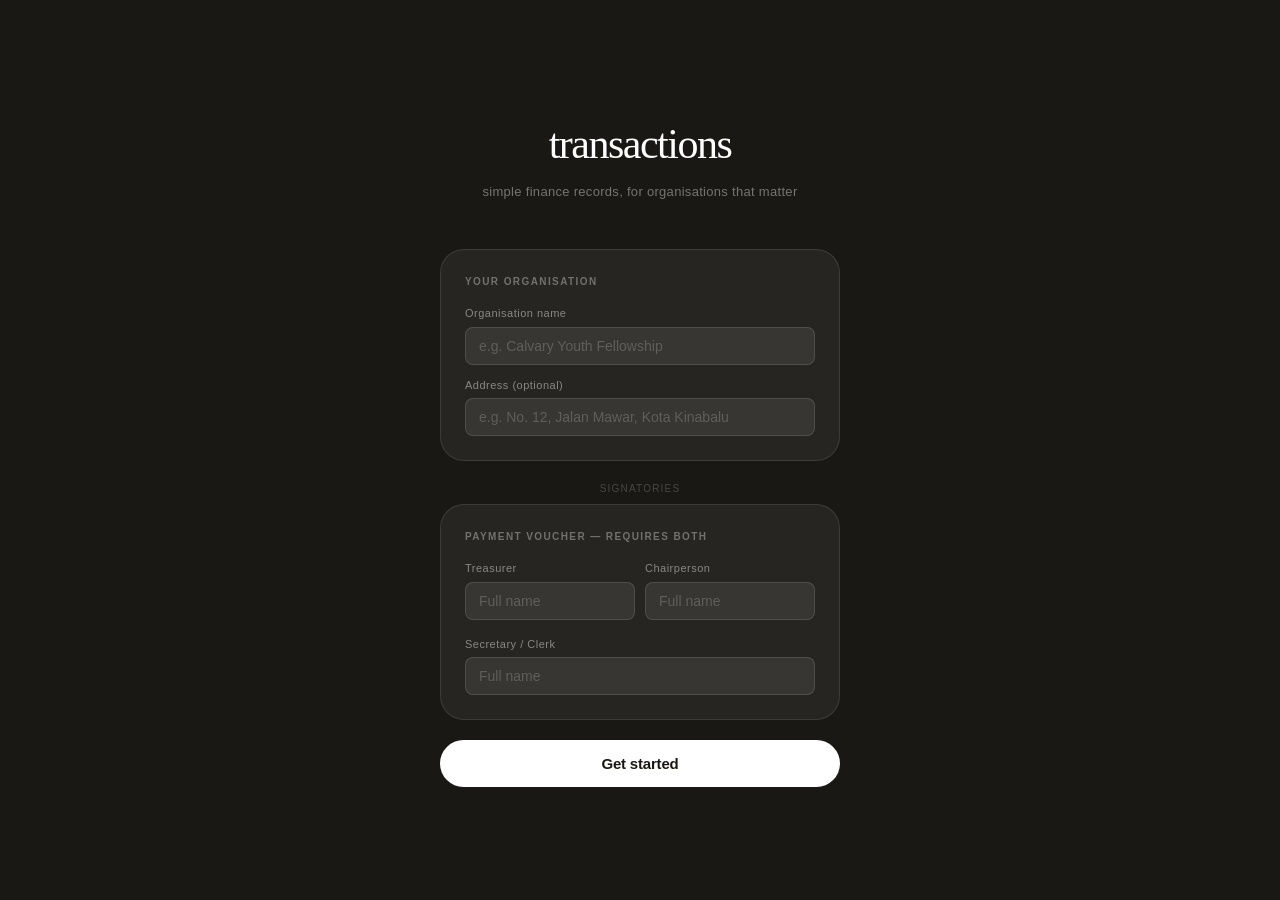
==== index.html @ 7b9fc195 "Rename Index.html to index.html" ====
<!DOCTYPE html>
<html lang="en">
<head>
<meta charset="UTF-8">
<meta name="viewport" content="width=device-width, initial-scale=1.0, maximum-scale=1.0, user-scalable=no">
<meta name="apple-mobile-web-app-capable" content="yes">
<meta name="apple-mobile-web-app-status-bar-style" content="default">
<meta name="apple-mobile-web-app-title" content="transactions">
<meta name="theme-color" content="#f9f7f4">
<title>transactions</title>
<style>

/* ━━━━━━━━━━━━━━━━━━━━━━━━━━━━━━━━
   TOKENS
━━━━━━━━━━━━━━━━━━━━━━━━━━━━━━━━ */
:root {
  --ink:      #1a1814;
  --ink80:    rgba(26,24,20,.80);
  --ink40:    rgba(26,24,20,.40);
  --ink15:    rgba(26,24,20,.15);
  --ink06:    rgba(26,24,20,.06);
  --ink03:    rgba(26,24,20,.03);
  --paper:    #f9f7f4;
  --white:    #ffffff;
  --rule:     rgba(26,24,20,.10);

  --pos:      #2a6b45;   /* income green — stays as semantic only */
  --neg:      #c0392b;   /* expense red  — stays as semantic only */

  --r-xs: 8px;
  --r-sm: 12px;
  --r:    18px;
  --r-lg: 24px;
  --r-xl: 32px;

  --sh-xs: 0 1px 3px rgba(26,24,20,.05);
  --sh-sm: 0 2px 8px rgba(26,24,20,.07), 0 1px 2px rgba(26,24,20,.04);
  --sh:    0 4px 20px rgba(26,24,20,.08), 0 1px 4px rgba(26,24,20,.04);
  --sh-lg: 0 12px 40px rgba(26,24,20,.14), 0 2px 8px rgba(26,24,20,.06);

  --nav-h: 68px;
  --safe-b: env(safe-area-inset-bottom, 0px);

  --serif: Georgia, 'Times New Roman', serif;
  --sans:  -apple-system, BlinkMacSystemFont, 'SF Pro Text', 'Helvetica Neue', sans-serif;
}

/* ━━━━━━━━━━━━━━━━━━━━━━━━━━━━━━━━
   RESET
━━━━━━━━━━━━━━━━━━━━━━━━━━━━━━━━ */
*, *::before, *::after { box-sizing: border-box; margin: 0; padding: 0; }
html, body { height: 100%; overscroll-behavior: none; }
body {
  font-family: var(--sans);
  background: var(--paper);
  color: var(--ink);
  font-size: 15px;
  line-height: 1.5;
  -webkit-font-smoothing: antialiased;
  -webkit-tap-highlight-color: transparent;
}
input, select, button, textarea { font-family: var(--sans); }
button { cursor: pointer; border: none; background: none; }

/* ━━━━━━━━━━━━━━━━━━━━━━━━━━━━━━━━
   ONBOARDING
━━━━━━━━━━━━━━━━━━━━━━━━━━━━━━━━ */
#onboard {
  position: fixed; inset: 0; z-index: 600;
  background: var(--ink);
  display: flex; flex-direction: column;
  align-items: center; justify-content: center;
  padding: 32px 24px;
  overflow-y: auto;
}

.ob-wordmark {
  font-family: var(--serif);
  font-size: 42px;
  color: var(--white);
  letter-spacing: -1.5px;
  margin-bottom: 6px;
  text-align: center;
}

.ob-tagline {
  font-size: 13px;
  color: rgba(255,255,255,.4);
  font-weight: 400;
  letter-spacing: .3px;
  margin-bottom: 48px;
  text-align: center;
}

.ob-card {
  background: rgba(255,255,255,.06);
  border: 1px solid rgba(255,255,255,.10);
  border-radius: var(--r-lg);
  padding: 24px;
  width: 100%; max-width: 400px;
  margin-bottom: 12px;
}

.ob-section-label {
  font-size: 10px;
  font-weight: 600;
  letter-spacing: 1.4px;
  text-transform: uppercase;
  color: rgba(255,255,255,.35);
  margin-bottom: 16px;
}

.ob-field { margin-bottom: 12px; }
.ob-field:last-child { margin-bottom: 0; }

.ob-field label {
  display: block;
  font-size: 11px;
  font-weight: 500;
  color: rgba(255,255,255,.45);
  letter-spacing: .5px;
  margin-bottom: 5px;
}

.ob-field input {
  width: 100%;
  background: rgba(255,255,255,.08);
  border: 1px solid rgba(255,255,255,.12);
  border-radius: var(--r-xs);
  padding: 10px 13px;
  color: var(--white);
  font-size: 14px;
  font-weight: 400;
  outline: none;
  transition: border-color .2s;
}
.ob-field input:focus { border-color: rgba(255,255,255,.35); }
.ob-field input::placeholder { color: rgba(255,255,255,.2); font-weight: 300; }

.ob-row { display: grid; grid-template-columns: 1fr 1fr; gap: 10px; }

.ob-divider {
  font-size: 10px; font-weight: 500;
  text-transform: uppercase; letter-spacing: 1.2px;
  color: rgba(255,255,255,.2);
  text-align: center;
  padding: 8px 0;
  width: 100%; max-width: 400px;
}

.btn-ob {
  width: 100%; max-width: 400px;
  background: var(--white);
  color: var(--ink);
  border-radius: var(--r-xl);
  padding: 15px;
  font-size: 15px;
  font-weight: 600;
  letter-spacing: -.2px;
  margin-top: 8px;
  transition: opacity .2s, transform .15s;
}
.btn-ob:hover { opacity: .92; }
.btn-ob:active { transform: scale(.98); }

/* ━━━━━━━━━━━━━━━━━━━━━━━━━━━━━━━━
   APP SHELL
━━━━━━━━━━━━━━━━━━━━━━━━━━━━━━━━ */
#app {
  display: none;
  min-height: 100%;
  padding-bottom: calc(var(--nav-h) + var(--safe-b));
}

/* ━━━━━━━━━━━━━━━━━━━━━━━━━━━━━━━━
   BOTTOM NAV
━━━━━━━━━━━━━━━━━━━━━━━━━━━━━━━━ */
.nav {
  position: fixed; bottom: 0; left: 0; right: 0; z-index: 100;
  height: calc(var(--nav-h) + var(--safe-b));
  background: var(--white);
  border-top: 1px solid var(--rule);
  display: flex; align-items: flex-start;
  padding: 10px 8px 0;
  gap: 0;
}

.nav-btn {
  flex: 1; display: flex; flex-direction: column;
  align-items: center; gap: 5px;
  padding: 8px 4px;
  border-radius: var(--r-sm);
  transition: background .15s;
}
.nav-btn:hover { background: var(--ink06); }

.nav-pip {
  width: 5px; height: 5px; border-radius: 50%;
  background: transparent;
  transition: background .2s;
}
.nav-btn.active .nav-pip { background: var(--ink); }

.nav-icon {
  font-size: 20px; line-height: 1;
  opacity: .3; transition: opacity .2s;
}
.nav-btn.active .nav-icon { opacity: 1; }

.nav-label {
  font-size: 9px; font-weight: 600;
  letter-spacing: .8px; text-transform: uppercase;
  color: var(--ink40); transition: color .2s;
}
.nav-btn.active .nav-label { color: var(--ink); }

/* ━━━━━━━━━━━━━━━━━━━━━━━━━━━━━━━━
   PAGES
━━━━━━━━━━━━━━━━━━━━━━━━━━━━━━━━ */
.page { display: none; }
.page.active { display: block; }

/* ━━━━━━━━━━━━━━━━━━━━━━━━━━━━━━━━
   OVERVIEW
━━━━━━━━━━━━━━━━━━━━━━━━━━━━━━━━ */

/* Hero */
.hero {
  background: var(--ink);
  margin: 12px 16px 0;
  border-radius: var(--r-xl);
  padding: 28px 26px 26px;
  position: relative; overflow: hidden;
  box-shadow: var(--sh-lg);
}

.hero::after {
  content: '';
  position: absolute; inset: 0;
  background: radial-gradient(ellipse at 80% 20%, rgba(255,255,255,.04) 0%, transparent 60%);
  pointer-events: none;
}

.hero-org {
  font-size: 11px; font-weight: 500;
  color: rgba(255,255,255,.35);
  letter-spacing: .5px;
  margin-bottom: 18px;
  display: flex; align-items: center; gap: 6px;
}

.hero-org::before {
  content: '';
  width: 20px; height: 1px;
  background: rgba(255,255,255,.2);
}

.hero-label {
  font-size: 11px; font-weight: 500;
  color: rgba(255,255,255,.4);
  letter-spacing: .3px;
  margin-bottom: 6px;
}

.hero-balance {
  font-family: var(--serif);
  font-size: 52px;
  color: var(--white);
  letter-spacing: -2px;
  line-height: .95;
  margin-bottom: 24px;
}

.hero-balance .currency {
  font-size: 24px;
  letter-spacing: -1px;
  vertical-align: top;
  margin-top: 6px;
  display: inline-block;
  opacity: .6;
}

.hero-row {
  display: flex; gap: 0;
  border-top: 1px solid rgba(255,255,255,.08);
  padding-top: 18px;
}

.hero-stat { flex: 1; }
.hero-stat + .hero-stat {
  border-left: 1px solid rgba(255,255,255,.08);
  padding-left: 20px;
}

.hero-stat-label {
  font-size: 10px; font-weight: 500;
  color: rgba(255,255,255,.35);
  letter-spacing: .5px;
  margin-bottom: 4px;
}

.hero-stat-val {
  font-family: var(--serif);
  font-size: 20px;
  color: var(--white);
  letter-spacing: -.5px;
}

/* Month nav */
.month-nav {
  display: flex; align-items: center;
  padding: 16px 16px 0;
  gap: 0;
}

.mnav-btn {
  width: 32px; height: 32px;
  display: flex; align-items: center; justify-content: center;
  border-radius: 50%;
  font-size: 16px; color: var(--ink40);
  transition: all .15s;
}
.mnav-btn:hover { background: var(--ink06); color: var(--ink); }

.mnav-label {
  flex: 1; text-align: center;
  font-size: 13px; font-weight: 500;
  color: var(--ink80);
  letter-spacing: .2px;
}

/* Month summary */
.month-summary {
  display: grid; grid-template-columns: 1fr 1fr;
  gap: 8px; padding: 10px 16px 0;
}

.ms-card {
  background: var(--white);
  border-radius: var(--r);
  padding: 16px;
  border: 1px solid var(--rule);
}

.ms-label {
  font-size: 10px; font-weight: 600;
  letter-spacing: .8px; text-transform: uppercase;
  color: var(--ink40); margin-bottom: 6px;
}

.ms-val {
  font-family: var(--serif);
  font-size: 22px; letter-spacing: -.5px;
}
.ms-val.pos { color: var(--pos); }
.ms-val.neg { color: var(--neg); }

/* Section */
.sec {
  padding: 24px 16px 10px;
  display: flex; align-items: baseline; justify-content: space-between;
}

.sec-title {
  font-size: 12px; font-weight: 600;
  letter-spacing: 1px; text-transform: uppercase;
  color: var(--ink40);
}

.sec-action {
  font-size: 12px; font-weight: 500;
  color: var(--ink40);
  letter-spacing: .2px;
  transition: color .15s;
}
.sec-action:hover { color: var(--ink); }

/* TX list */
.tx-list { padding: 0 16px; display: flex; flex-direction: column; gap: 1px; }

.tx-item {
  background: var(--white);
  padding: 14px 16px;
  display: flex; align-items: center; gap: 14px;
  cursor: pointer; transition: background .12s;
  border-radius: 0;
}
.tx-item:first-child { border-radius: var(--r) var(--r) 0 0; }
.tx-item:last-child  { border-radius: 0 0 var(--r) var(--r); }
.tx-item:only-child  { border-radius: var(--r); }
.tx-item:hover { background: var(--ink03); }

.tx-icon {
  width: 36px; height: 36px;
  border-radius: 10px;
  background: var(--ink06);
  display: flex; align-items: center; justify-content: center;
  font-size: 15px; flex-shrink: 0;
}

.tx-body { flex: 1; min-width: 0; }

.tx-title {
  font-size: 14px; font-weight: 500;
  white-space: nowrap; overflow: hidden; text-overflow: ellipsis;
  letter-spacing: -.1px;
}

.tx-sub {
  font-size: 11px; color: var(--ink40);
  margin-top: 2px; font-weight: 400;
}

.tx-right { text-align: right; flex-shrink: 0; }

.tx-amt {
  font-family: var(--serif);
  font-size: 17px; letter-spacing: -.3px;
}
.tx-amt.pos { color: var(--pos); }
.tx-amt.neg { color: var(--neg); }

.tx-ref {
  font-size: 10px; color: var(--ink40);
  margin-top: 2px; font-family: 'Courier New', monospace;
}

.tx-sep {
  height: 1px; background: var(--rule); margin: 0 16px;
}

/* Empty */
.empty {
  text-align: center;
  padding: 52px 20px;
  background: var(--white);
  border-radius: var(--r);
  margin: 0 16px;
}
.empty-icon { font-size: 32px; opacity: .15; margin-bottom: 12px; }
.empty-title { font-size: 14px; font-weight: 500; color: var(--ink40); }
.empty-sub { font-size: 12px; color: var(--ink40); margin-top: 4px; font-weight: 400; opacity: .7; }

/* ━━━━━━━━━━━━━━━━━━━━━━━━━━━━━━━━
   NEW ENTRY
━━━━━━━━━━━━━━━━━━━━━━━━━━━━━━━━ */
.pg-header {
  padding: 24px 20px 16px;
  border-bottom: 1px solid var(--rule);
  background: var(--paper);
  position: sticky; top: 0; z-index: 20;
}

.pg-title {
  font-family: var(--serif);
  font-size: 26px; letter-spacing: -.5px;
}

.pg-sub {
  font-size: 12px; color: var(--ink40);
  margin-top: 3px; font-weight: 400;
}

/* Type toggle */
.type-toggle {
  display: grid; grid-template-columns: 1fr 1fr;
  gap: 8px; padding: 20px 16px 0;
}

.type-opt {
  border: 1.5px solid var(--rule);
  border-radius: var(--r);
  padding: 16px;
  cursor: pointer; transition: all .18s;
  background: var(--white);
}
.type-opt:hover { border-color: var(--ink15); }

.type-opt.active-payment {
  border-color: var(--ink);
  background: var(--ink);
}
.type-opt.active-receipt {
  border-color: var(--ink);
  background: var(--ink);
}

.type-opt-icon { font-size: 22px; margin-bottom: 8px; }
.type-opt-label {
  font-size: 14px; font-weight: 600;
  letter-spacing: -.2px; color: var(--ink);
  transition: color .18s;
}
.type-opt.active-payment .type-opt-label,
.type-opt.active-receipt .type-opt-label { color: var(--white); }

.type-opt-sub {
  font-size: 11px; color: var(--ink40);
  margin-top: 2px; font-weight: 400;
  transition: color .18s;
}
.type-opt.active-payment .type-opt-sub,
.type-opt.active-receipt .type-opt-sub { color: rgba(255,255,255,.5); }

/* Amount */
.amount-block {
  padding: 20px 16px 0;
}

.amount-label {
  font-size: 10px; font-weight: 600;
  letter-spacing: 1px; text-transform: uppercase;
  color: var(--ink40); margin-bottom: 8px;
}

.amount-row {
  display: flex; align-items: center;
  background: var(--white);
  border: 1.5px solid var(--rule);
  border-radius: var(--r);
  padding: 4px 18px;
  transition: border-color .2s;
}
.amount-row:focus-within { border-color: var(--ink); }

.amount-rm {
  font-family: var(--serif);
  font-size: 22px; color: var(--ink40);
  padding-right: 8px; flex-shrink: 0;
}

.amount-input {
  flex: 1; background: none; border: none; outline: none;
  font-family: var(--serif);
  font-size: 38px; letter-spacing: -1px;
  color: var(--ink); padding: 10px 0;
  width: 100%;
}
.amount-input::placeholder { color: var(--ink15); }

/* Form fields */
.form-block {
  padding: 16px 16px 0;
  display: flex; flex-direction: column; gap: 8px;
}

.field-row-2 { display: grid; grid-template-columns: 1fr 1fr; gap: 8px; }

.field {
  background: var(--white);
  border: 1.5px solid var(--rule);
  border-radius: var(--r);
  padding: 12px 16px;
  transition: border-color .2s;
}
.field:focus-within { border-color: var(--ink); }

.field label {
  display: block;
  font-size: 10px; font-weight: 600;
  letter-spacing: .9px; text-transform: uppercase;
  color: var(--ink40); margin-bottom: 5px;
}

.field input, .field select {
  width: 100%; background: none; border: none; outline: none;
  font-size: 14px; font-weight: 400; color: var(--ink);
  appearance: none; padding: 0;
}
.field input::placeholder { color: var(--ink15); }
.field select { cursor: pointer; }
.field select option { background: var(--white); }

/* Save button */
.btn-save {
  display: block;
  width: calc(100% - 32px);
  margin: 20px 16px 0;
  background: var(--ink);
  color: var(--white);
  border-radius: var(--r-xl);
  padding: 16px;
  font-size: 15px; font-weight: 600;
  letter-spacing: -.2px;
  transition: opacity .2s, transform .15s;
  box-shadow: 0 4px 20px rgba(26,24,20,.25);
}
.btn-save:hover { opacity: .88; }
.btn-save:active { transform: scale(.98); }

.btn-clear-form {
  display: block;
  width: calc(100% - 32px);
  margin: 10px 16px 0;
  padding: 12px;
  font-size: 13px; font-weight: 500;
  color: var(--ink40);
  transition: color .15s;
}
.btn-clear-form:hover { color: var(--ink); }

/* ━━━━━━━━━━━━━━━━━━━━━━━━━━━━━━━━
   AUDIT
━━━━━━━━━━━━━━━━━━━━━━━━━━━━━━━━ */
.audit-nav {
  display: flex; align-items: center;
  padding: 16px 16px 0; gap: 0;
}

.audit-export {
  display: flex; align-items: center; gap: 5px;
  background: var(--ink);
  color: var(--white);
  border-radius: var(--r-xl);
  padding: 7px 14px;
  font-size: 12px; font-weight: 600;
  letter-spacing: .2px;
  transition: opacity .2s;
}
.audit-export:hover { opacity: .82; }

/* Summary strip */
.audit-strip {
  display: flex; gap: 0;
  margin: 12px 16px 0;
  background: var(--white);
  border-radius: var(--r);
  border: 1px solid var(--rule);
  overflow: hidden;
}

.astrip-item {
  flex: 1; padding: 14px 14px;
  border-right: 1px solid var(--rule);
  text-align: center;
}
.astrip-item:last-child { border-right: none; }

.astrip-label {
  font-size: 9px; font-weight: 600;
  text-transform: uppercase; letter-spacing: .9px;
  color: var(--ink40); margin-bottom: 5px;
}

.astrip-val {
  font-family: var(--serif);
  font-size: 17px; letter-spacing: -.3px;
}
.astrip-val.pos { color: var(--pos); }
.astrip-val.neg { color: var(--neg); }
.astrip-val.bal { color: var(--ink); }

/* Audit table */
.audit-wrap {
  margin: 12px 16px 0;
  background: var(--white);
  border-radius: var(--r);
  border: 1px solid var(--rule);
  overflow: hidden; overflow-x: auto;
}

.atbl { width: 100%; border-collapse: collapse; min-width: 480px; }

.atbl thead th {
  padding: 10px 14px;
  font-size: 9px; font-weight: 600;
  text-transform: uppercase; letter-spacing: .9px;
  color: var(--ink40);
  text-align: left;
  border-bottom: 1px solid var(--rule);
  background: var(--paper);
  white-space: nowrap;
}

.atbl tbody td {
  padding: 12px 14px; font-size: 12px;
  border-bottom: 1px solid var(--ink03);
  vertical-align: middle;
}
.atbl tbody tr:last-child td { border-bottom: none; }
.atbl tbody tr { cursor: pointer; transition: background .1s; }
.atbl tbody tr:hover td { background: var(--ink03); }

.atbl tfoot td {
  padding: 12px 14px; font-size: 12px; font-weight: 600;
  background: var(--paper);
  border-top: 1px solid var(--rule);
}

.atbl .r { text-align: right; }
.atbl .ref { font-family: 'Courier New', monospace; font-size: 10px; color: var(--ink40); }
.atbl .col-in  { color: var(--pos); font-weight: 600; font-family: var(--serif); }
.atbl .col-out { color: var(--neg); font-weight: 600; font-family: var(--serif); }
.atbl .col-bal { color: var(--ink); font-weight: 600; font-family: var(--serif); }

/* ━━━━━━━━━━━━━━━━━━━━━━━━━━━━━━━━
   BUDGET
━━━━━━━━━━━━━━━━━━━━━━━━━━━━━━━━ */
.budget-hero {
  background: var(--ink);
  margin: 12px 16px 0;
  border-radius: var(--r-xl);
  padding: 26px 24px;
  box-shadow: var(--sh-lg);
  display: flex; align-items: center; justify-content: space-between;
  gap: 16px;
}

.bh-left {}
.bh-label {
  font-size: 10px; font-weight: 600;
  letter-spacing: 1px; text-transform: uppercase;
  color: rgba(255,255,255,.35); margin-bottom: 6px;
}
.bh-pct {
  font-family: var(--serif);
  font-size: 48px; letter-spacing: -2px;
  color: var(--white); line-height: 1;
}
.bh-sub {
  font-size: 11px; color: rgba(255,255,255,.35);
  margin-top: 6px; font-weight: 400;
}

/* donut */
.bh-donut { position: relative; width: 72px; height: 72px; flex-shrink: 0; }
.bh-donut svg { transform: rotate(-90deg); }
.bh-donut-lbl {
  position: absolute; inset: 0;
  display: flex; align-items: center; justify-content: center;
  font-size: 12px; font-weight: 600; color: var(--white);
}

/* Budget items */
.budget-list {
  padding: 0 16px;
  display: flex; flex-direction: column; gap: 8px;
}

.budget-item {
  background: var(--white);
  border-radius: var(--r);
  padding: 16px;
  border: 1px solid var(--rule);
  transition: border-color .15s;
}
.budget-item:hover { border-color: var(--ink15); }

.bi-hd {
  display: flex; align-items: baseline;
  justify-content: space-between; margin-bottom: 10px;
}

.bi-name { font-size: 14px; font-weight: 500; letter-spacing: -.1px; }

.bi-pct {
  font-size: 11px; font-weight: 600;
  padding: 2px 8px; border-radius: 20px;
}
.bi-pct.ok   { background: rgba(42,107,69,.08); color: var(--pos); }
.bi-pct.warn { background: rgba(180,120,0,.08); color: #b47800; }
.bi-pct.over { background: rgba(192,57,43,.08); color: var(--neg); }
.bi-pct.none { background: var(--ink06); color: var(--ink40); }

.bi-nums {
  display: flex; justify-content: space-between;
  font-size: 11px; color: var(--ink40); margin-bottom: 8px;
  font-weight: 400;
}

.bi-bar-bg {
  height: 4px; background: var(--ink06);
  border-radius: 2px; overflow: hidden; margin-bottom: 12px;
}
.bi-bar-fill {
  height: 100%; border-radius: 2px;
  transition: width .6s cubic-bezier(.34,1.4,.64,1);
}
.bi-bar-fill.ok   { background: var(--pos); }
.bi-bar-fill.warn { background: #b47800; }
.bi-bar-fill.over { background: var(--neg); }
.bi-bar-fill.none { background: var(--ink15); }

.bi-input-row {
  display: flex; align-items: center; gap: 8px;
}
.bi-currency {
  font-size: 12px; font-weight: 500; color: var(--ink40);
}
.bi-input {
  flex: 1;
  background: var(--paper);
  border: 1px solid var(--rule);
  border-radius: var(--r-xs);
  padding: 7px 10px;
  font-size: 13px; font-weight: 400;
  color: var(--ink); outline: none;
  transition: border-color .2s;
}
.bi-input:focus { border-color: var(--ink); }
.bi-input::placeholder { color: var(--ink15); }

.bi-set {
  background: var(--ink);
  color: var(--white);
  border-radius: var(--r-xs);
  padding: 7px 13px;
  font-size: 12px; font-weight: 600;
  transition: opacity .2s;
  white-space: nowrap;
}
.bi-set:hover { opacity: .8; }

/* Export */
.budget-export-row {
  padding: 16px 16px 0;
  display: flex; justify-content: flex-end;
}

/* ━━━━━━━━━━━━━━━━━━━━━━━━━━━━━━━━
   BOTTOM SHEET
━━━━━━━━━━━━━━━━━━━━━━━━━━━━━━━━ */
.overlay {
  position: fixed; inset: 0; z-index: 400;
  background: rgba(26,24,20,.4);
  backdrop-filter: blur(2px);
  display: none; align-items: flex-end; justify-content: center;
}
.overlay.open { display: flex; }

.sheet {
  background: var(--white);
  border-radius: var(--r-xl) var(--r-xl) 0 0;
  width: 100%; max-width: 600px;
  max-height: 88vh; overflow-y: auto;
  padding-bottom: calc(24px + var(--safe-b));
  box-shadow: 0 -12px 48px rgba(26,24,20,.18);
  animation: shUp .26s cubic-bezier(.32,1,.4,1);
}

@keyframes shUp {
  from { transform: translateY(48px); opacity: 0; }
  to   { transform: translateY(0); opacity: 1; }
}

.sheet-pull {
  width: 32px; height: 3px; border-radius: 2px;
  background: var(--ink15); margin: 12px auto 0;
}

.sheet-hd {
  display: flex; align-items: flex-start; justify-content: space-between;
  padding: 16px 20px 14px;
  border-bottom: 1px solid var(--rule);
}

.sheet-title { font-size: 16px; font-weight: 600; letter-spacing: -.2px; }
.sheet-ref { font-size: 11px; color: var(--ink40); font-family: 'Courier New', monospace; margin-top: 2px; }

.sheet-x {
  width: 28px; height: 28px; border-radius: 50%;
  background: var(--ink06); color: var(--ink40);
  display: flex; align-items: center; justify-content: center;
  font-size: 13px; flex-shrink: 0; margin-top: 2px;
  transition: all .15s;
}
.sheet-x:hover { background: var(--ink15); color: var(--ink); }

/* Amount hero in sheet */
.sheet-amount {
  padding: 20px 20px 16px;
  border-bottom: 1px solid var(--rule);
}

.sheet-amt-label {
  font-size: 10px; font-weight: 600;
  letter-spacing: .9px; text-transform: uppercase;
  color: var(--ink40); margin-bottom: 6px;
}

.sheet-amt-val {
  font-family: var(--serif);
  font-size: 40px; letter-spacing: -1.5px; line-height: 1;
}
.sheet-amt-val.pos { color: var(--pos); }
.sheet-amt-val.neg { color: var(--neg); }

/* Detail rows */
.drow {
  display: flex; padding: 11px 20px;
  border-bottom: 1px solid var(--ink03);
  gap: 16px;
}
.drow:last-of-type { border-bottom: 1px solid var(--rule); }

.dk {
  font-size: 11px; font-weight: 500;
  color: var(--ink40); width: 120px;
  flex-shrink: 0; padding-top: 1px;
  letter-spacing: .2px;
}

.dv {
  font-size: 13px; font-weight: 400;
  color: var(--ink); flex: 1;
  letter-spacing: -.1px;
}

/* Sheet actions */
.sheet-actions {
  display: flex; gap: 8px;
  padding: 16px 20px 0;
}

.btn-sh-primary {
  flex: 1;
  background: var(--ink); color: var(--white);
  border-radius: var(--r-xl);
  padding: 13px;
  font-size: 14px; font-weight: 600;
  letter-spacing: -.1px;
  display: flex; align-items: center; justify-content: center; gap: 6px;
  transition: opacity .2s;
}
.btn-sh-primary:hover { opacity: .85; }

.btn-sh-ghost {
  background: var(--ink06); color: var(--ink40);
  border-radius: var(--r-xl);
  padding: 13px 18px;
  font-size: 13px; font-weight: 500;
  transition: all .15s;
}
.btn-sh-ghost:hover { background: var(--ink15); color: var(--neg); }

/* ━━━━━━━━━━━━━━━━━━━━━━━━━━━━━━━━
   VOUCHER PRINT
━━━━━━━━━━━━━━━━━━━━━━━━━━━━━━━━ */
@media print {
  body > *:not(#vp) { display: none !important; }
  #vp { display: block !important; }
  @page { margin: 16mm 18mm; size: A4; }
}

#vp {
  display: none;
  position: fixed; inset: 0; z-index: 9999;
  background: #fff; overflow-y: auto;
}

.vpage {
  font-family: Georgia, 'Times New Roman', serif;
  color: #1a1814; max-width: 680px;
  margin: 0 auto; padding: 40px 44px;
}

.v-hd {
  display: flex; justify-content: space-between; align-items: flex-start;
  padding-bottom: 20px;
  border-bottom: 2px solid #1a1814;
  margin-bottom: 24px;
}

.v-org { font-size: 18px; font-weight: 700; letter-spacing: -.3px; }
.v-org-sub { font-size: 11px; color: #888; margin-top: 3px; line-height: 1.5; }

.v-type { text-align: right; }
.v-type-label {
  font-size: 20px; font-weight: 700;
  letter-spacing: 1.5px; text-transform: uppercase;
}
.v-type-label.payment { color: #c0392b; }
.v-type-label.receipt { color: #2a6b45; }
.v-ref { font-family: 'Courier New', monospace; font-size: 11px; color: #888; margin-top: 4px; }

.v-meta {
  display: flex; flex-wrap: wrap; gap: 0;
  border: 1px solid #e8e5e0; border-radius: 6px;
  overflow: hidden; margin-bottom: 20px;
}
.v-meta-item {
  flex: 1; min-width: 140px;
  padding: 12px 16px;
  border-right: 1px solid #e8e5e0;
}
.v-meta-item:last-child { border-right: none; }
.v-meta-label { font-size: 9px; text-transform: uppercase; letter-spacing: 1.1px; color: #aaa; margin-bottom: 4px; font-family: Arial, sans-serif; }
.v-meta-val { font-size: 13px; font-weight: 600; }

.v-desc {
  border: 1px solid #e8e5e0; border-radius: 6px;
  padding: 14px 16px; margin-bottom: 20px;
}
.v-desc-label { font-size: 9px; text-transform: uppercase; letter-spacing: 1.1px; color: #aaa; margin-bottom: 8px; font-family: Arial, sans-serif; }
.v-desc-text { font-size: 15px; line-height: 1.5; }
.v-desc-notes { font-size: 11px; color: #888; margin-top: 8px; line-height: 1.6; }

.v-amount {
  background: #f4f2ef; border-radius: 6px;
  padding: 16px 20px; margin-bottom: 24px;
  display: flex; justify-content: space-between; align-items: center;
}
.v-amount-left {}
.v-amount-label { font-size: 9px; text-transform: uppercase; letter-spacing: 1.1px; color: #888; font-family: Arial, sans-serif; }
.v-amount-words { font-size: 12px; color: #666; margin-top: 5px; font-style: italic; }
.v-amount-fig { font-size: 32px; font-weight: 700; }
.v-amount-fig.payment { color: #c0392b; }
.v-amount-fig.receipt { color: #2a6b45; }

.v-sigs { display: flex; gap: 24px; }
.v-sig { flex: 1; }
.v-sig-line { border-top: 1px solid #555; padding-top: 8px; margin-top: 60px; }
.v-sig-name { font-size: 12px; font-weight: 700; }
.v-sig-role { font-size: 10px; color: #888; margin-top: 2px; font-family: Arial, sans-serif; }

.v-footer {
  text-align: center; margin-top: 40px; padding-top: 12px;
  border-top: 1px solid #eee;
  font-size: 9px; color: #ccc; font-family: Arial, sans-serif;
}

/* ━━━━━━━━━━━━━━━━━━━━━━━━━━━━━━━━
   TOAST
━━━━━━━━━━━━━━━━━━━━━━━━━━━━━━━━ */
.toast {
  position: fixed;
  bottom: calc(var(--nav-h) + var(--safe-b) + 16px);
  left: 50%; transform: translateX(-50%);
  background: var(--ink); color: var(--white);
  padding: 10px 20px; border-radius: var(--r-xl);
  font-size: 13px; font-weight: 500;
  white-space: nowrap; z-index: 500;
  box-shadow: var(--sh-lg);
  display: none;
  animation: toastIn .2s ease;
}
@keyframes toastIn {
  from { opacity: 0; transform: translateX(-50%) translateY(6px); }
  to   { opacity: 1; transform: translateX(-50%) translateY(0); }
}

/* ━━━━━━━━━━━━━━━━━━━━━━━━━━━━━━━━
   UTIL
━━━━━━━━━━━━━━━━━━━━━━━━━━━━━━━━ */
.sp { height: 20px; }

@media (max-width: 380px) {
  .hero-balance { font-size: 42px; }
  .amount-input { font-size: 30px; }
}
</style>
</head>
<body>

<!-- ══════════════════════════════════
     ONBOARDING
══════════════════════════════════ -->
<div id="onboard">
  <div class="ob-wordmark">transactions</div>
  <div class="ob-tagline">simple finance records, for organisations that matter</div>

  <div class="ob-card">
    <div class="ob-section-label">Your Organisation</div>
    <div class="ob-field">
      <label>Organisation name</label>
      <input id="ob-org" placeholder="e.g. Calvary Youth Fellowship">
    </div>
    <div class="ob-field">
      <label>Address (optional)</label>
      <input id="ob-addr" placeholder="e.g. No. 12, Jalan Mawar, Kota Kinabalu">
    </div>
  </div>

  <div class="ob-divider">Signatories</div>

  <div class="ob-card">
    <div class="ob-section-label">Payment Voucher — requires both</div>
    <div class="ob-row">
      <div class="ob-field">
        <label>Treasurer</label>
        <input id="ob-treas" placeholder="Full name">
      </div>
      <div class="ob-field">
        <label>Chairperson</label>
        <input id="ob-chair" placeholder="Full name">
      </div>
    </div>
    <div class="ob-field" style="margin-top:4px">
      <label>Secretary / Clerk</label>
      <input id="ob-clerk" placeholder="Full name">
    </div>
  </div>

  <button class="btn-ob" onclick="startApp()">Get started</button>
</div>

<!-- ══════════════════════════════════
     APP
══════════════════════════════════ -->
<div id="app">

  <!-- ── OVERVIEW ── -->
  <div class="page active" id="pg-overview">

    <div class="hero" id="hero-card">
      <div class="hero-org" id="hero-org-name">Youth Fellowship</div>
      <div class="hero-label">current balance</div>
      <div class="hero-balance">
        <span class="currency">RM</span><span id="hero-bal">0.00</span>
      </div>
      <div class="hero-row">
        <div class="hero-stat">
          <div class="hero-stat-label">Total in</div>
          <div class="hero-stat-val" id="hero-in">RM 0</div>
        </div>
        <div class="hero-stat">
          <div class="hero-stat-label">Total out</div>
          <div class="hero-stat-val" id="hero-out">RM 0</div>
        </div>
      </div>
    </div>

    <div class="month-nav">
      <button class="mnav-btn" onclick="changeOvMonth(-1)">‹</button>
      <div class="mnav-label" id="ov-month-lbl"></div>
      <button class="mnav-btn" onclick="changeOvMonth(1)">›</button>
    </div>

    <div class="month-summary">
      <div class="ms-card">
        <div class="ms-label">In</div>
        <div class="ms-val pos" id="ms-in">RM 0</div>
      </div>
      <div class="ms-card">
        <div class="ms-label">Out</div>
        <div class="ms-val neg" id="ms-out">RM 0</div>
      </div>
    </div>

    <div class="sec">
      <div class="sec-title">Entries</div>
      <button class="sec-action" onclick="goPage('audit')">audit trail →</button>
    </div>
    <div id="ov-list" class="tx-list"></div>
    <div class="sp"></div>
  </div>

  <!-- ── NEW ENTRY ── -->
  <div class="page" id="pg-new">
    <div class="pg-header">
      <div class="pg-title">new entry</div>
      <div class="pg-sub" id="new-pg-sub">Recording a transaction</div>
    </div>

    <div class="type-toggle">
      <div class="type-opt" id="topt-payment" onclick="pickType('payment')">
        <div class="type-opt-icon">↓</div>
        <div class="type-opt-label">Payment</div>
        <div class="type-opt-sub">money out</div>
      </div>
      <div class="type-opt" id="topt-receipt" onclick="pickType('receipt')">
        <div class="type-opt-icon">↑</div>
        <div class="type-opt-label">Receipt</div>
        <div class="type-opt-sub">money in</div>
      </div>
    </div>

    <div class="amount-block">
      <div class="amount-label">Amount</div>
      <div class="amount-row">
        <span class="amount-rm">RM</span>
        <input class="amount-input" id="f-amount" type="number" step="0.01" min="0" placeholder="0.00">
      </div>
    </div>

    <div class="form-block">
      <div class="field-row-2">
        <div class="field">
          <label>Date</label>
          <input id="f-date" type="date">
        </div>
        <div class="field">
          <label>Category</label>
          <select id="f-cat">
            <option value="">Select…</option>
            <optgroup label="Income">
              <option>Tithes & Offering</option>
              <option>Donations</option>
              <option>Event Collections</option>
              <option>Programme Fees</option>
              <option>Grants Received</option>
              <option>Other Income</option>
            </optgroup>
            <optgroup label="Expenses">
              <option>Worship & Music</option>
              <option>Youth Ministry</option>
              <option>Outreach / Mission</option>
              <option>Operations</option>
              <option>Building & Maintenance</option>
              <option>Administration</option>
              <option>Events & Programs</option>
              <option>Welfare</option>
              <option>Staff / Honorarium</option>
              <option>Other Expenses</option>
            </optgroup>
          </select>
        </div>
      </div>

      <div class="field">
        <label>Description</label>
        <input id="f-desc" type="text" placeholder="What is this for?">
      </div>

      <div class="field-row-2">
        <div class="field">
          <label>Requested / Received by</label>
          <input id="f-req" type="text" placeholder="Name">
        </div>
        <div class="field">
          <label>Payment method</label>
          <select id="f-method">
            <option value="">Select…</option>
            <option>Cash</option>
            <option>Cheque</option>
            <option>Bank Transfer</option>
            <option>Online Banking</option>
            <option>DuitNow / QR</option>
          </select>
        </div>
      </div>

      <div class="field">
        <label>Cheque / Transfer reference no.</label>
        <input id="f-cheque" type="text" placeholder="e.g. CHQ 012345">
      </div>

      <div class="field">
        <label>Supporting document</label>
        <input id="f-support" type="text" placeholder="e.g. Invoice INV-001">
      </div>
    </div>

    <button class="btn-save" onclick="saveEntry()">Save & generate voucher</button>
    <button class="btn-clear-form" onclick="clearForm()">Clear</button>
    <div class="sp"></div>
  </div>

  <!-- ── AUDIT ── -->
  <div class="page" id="pg-audit">
    <div class="pg-header" style="padding-bottom:0; border-bottom:none;">
      <div class="pg-title">audit trail</div>
    </div>

    <div class="audit-nav">
      <button class="mnav-btn" onclick="changeAuditMonth(-1)">‹</button>
      <div class="mnav-label" id="audit-month-lbl" style="flex:1;text-align:center"></div>
      <button class="mnav-btn" onclick="changeAuditMonth(1)">›</button>
      <button class="audit-export" onclick="exportAudit()">↓ PDF</button>
    </div>

    <div class="audit-strip">
      <div class="astrip-item">
        <div class="astrip-label">Opening</div>
        <div class="astrip-val bal" id="as-open">0.00</div>
      </div>
      <div class="astrip-item">
        <div class="astrip-label">In</div>
        <div class="astrip-val pos" id="as-in">0.00</div>
      </div>
      <div class="astrip-item">
        <div class="astrip-label">Out</div>
        <div class="astrip-val neg" id="as-out">0.00</div>
      </div>
      <div class="astrip-item">
        <div class="astrip-label">Closing</div>
        <div class="astrip-val bal" id="as-close">0.00</div>
      </div>
    </div>

    <div class="audit-wrap">
      <table class="atbl">
        <thead>
          <tr>
            <th>Date</th>
            <th>Ref</th>
            <th>Description</th>
            <th>Method</th>
            <th class="r">In</th>
            <th class="r">Out</th>
            <th class="r">Balance</th>
          </tr>
        </thead>
        <tbody id="audit-body"></tbody>
        <tfoot id="audit-foot"></tfoot>
      </table>
    </div>
    <div class="sp"></div>
  </div>

  <!-- ── BUDGET ── -->
  <div class="page" id="pg-budget">
    <div class="pg-header" style="border-bottom:none;">
      <div class="pg-title">budget</div>
      <div class="pg-sub">year-to-date vs annual targets</div>
    </div>

    <div class="budget-hero">
      <div class="bh-left">
        <div class="bh-label">Overall budget used</div>
        <div class="bh-pct" id="bh-pct">—</div>
        <div class="bh-sub" id="bh-sub">Set budgets below to track</div>
      </div>
      <div class="bh-donut">
        <svg width="72" height="72" viewBox="0 0 72 72">
          <circle cx="36" cy="36" r="28" fill="none" stroke="rgba(255,255,255,.12)" stroke-width="7"/>
          <circle cx="36" cy="36" r="28" fill="none" stroke="rgba(255,255,255,.85)" stroke-width="7"
            stroke-linecap="round" id="donut-arc"
            stroke-dasharray="175.9" stroke-dashoffset="175.9"/>
        </svg>
        <div class="bh-donut-lbl" id="donut-lbl">—</div>
      </div>
    </div>

    <div class="budget-export-row">
      <button class="audit-export" onclick="exportBudget()">↓ PDF</button>
    </div>

    <div class="sec"><div class="sec-title">By category</div></div>
    <div class="budget-list" id="budget-list"></div>
    <div class="sp"></div>
  </div>

  <!-- BOTTOM NAV -->
  <nav class="nav">
    <button class="nav-btn active" id="nav-overview" onclick="goPage('overview')">
      <div class="nav-pip"></div>
      <div class="nav-icon">◫</div>
      <div class="nav-label">Overview</div>
    </button>
    <button class="nav-btn" id="nav-new" onclick="goPage('new')">
      <div class="nav-pip"></div>
      <div class="nav-icon">＋</div>
      <div class="nav-label">New</div>
    </button>
    <button class="nav-btn" id="nav-audit" onclick="goPage('audit')">
      <div class="nav-pip"></div>
      <div class="nav-icon">≡</div>
      <div class="nav-label">Audit</div>
    </button>
    <button class="nav-btn" id="nav-budget" onclick="goPage('budget')">
      <div class="nav-pip"></div>
      <div class="nav-icon">◎</div>
      <div class="nav-label">Budget</div>
    </button>
    <button class="nav-btn" id="nav-settings" onclick="openSettings()">
      <div class="nav-pip"></div>
      <div class="nav-icon">⚙</div>
      <div class="nav-label">Settings</div>
    </button>
  </nav>
</div>

<!-- SETTINGS SHEET -->
<div class="overlay" id="settings-overlay" onclick="closeSettings()">
  <div class="sheet" onclick="event.stopPropagation()">
    <div class="sheet-pull"></div>
    <div class="sheet-hd">
      <div>
        <div class="sheet-title">Settings</div>
        <div class="sheet-ref">Organisation & signatories</div>
      </div>
      <button class="sheet-x" onclick="closeSettings()">✕</button>
    </div>

    <div style="padding:16px 20px; display:flex; flex-direction:column; gap:10px;">
      <div class="field"><label>Organisation name</label><input id="st-org" type="text"></div>
      <div class="field"><label>Address</label><input id="st-addr" type="text"></div>
      <div style="display:grid;grid-template-columns:1fr 1fr;gap:10px">
        <div class="field"><label>Treasurer</label><input id="st-treas" type="text"></div>
        <div class="field"><label>Chairperson</label><input id="st-chair" type="text"></div>
      </div>
      <div class="field"><label>Secretary / Clerk</label><input id="st-clerk" type="text"></div>
    </div>

    <div class="sheet-actions" style="flex-direction:column;">
      <button class="btn-sh-primary" onclick="saveSettings()">Save changes</button>
      <button class="btn-sh-ghost" style="width:100%;text-align:center;margin-top:6px;color:var(--neg)" onclick="resetAllData()">
        Reset all data
      </button>
    </div>
  </div>
</div>
<div class="overlay" id="overlay" onclick="closeSheet()">
  <div class="sheet" onclick="event.stopPropagation()">
    <div class="sheet-pull"></div>
    <div class="sheet-hd">
      <div>
        <div class="sheet-title" id="sh-title"></div>
        <div class="sheet-ref" id="sh-ref"></div>
      </div>
      <button class="sheet-x" onclick="closeSheet()">✕</button>
    </div>
    <div class="sheet-amount">
      <div class="sheet-amt-label" id="sh-amt-label">Amount</div>
      <div class="sheet-amt-val" id="sh-amt"></div>
    </div>
    <div id="sh-body"></div>
    <div class="sheet-actions" id="sh-actions"></div>
  </div>
</div>

<!-- VOUCHER -->
<div id="vp"></div>

<!-- TOAST -->
<div class="toast" id="toast"></div>

<script>
/* ━━━━━━━━━━━━━━━━━━━━━━━━━━━━━━━━━━━━
   STATE
━━━━━━━━━━━━━━━━━━━━━━━━━━━━━━━━━━━━ */
let C = { org:'', addr:'', treas:'', chair:'', clerk:'' };
let txs = [];
let budgets = {};
let cnt = { payment: 0, receipt: 0 };
let selType = '';
let ovMonth = new Date(); ovMonth.setDate(1);
let audMonth = new Date(); audMonth.setDate(1);

const MONTHS = ['January','February','March','April','May','June',
  'July','August','September','October','November','December'];

const EXP_CATS = [
  'Worship & Music','Youth Ministry','Outreach / Mission','Operations',
  'Building & Maintenance','Administration','Events & Programs',
  'Welfare','Staff / Honorarium','Other Expenses'
];

const LS = {
  KEYS: { config:'txns_config', txs:'txns_data', budgets:'txns_budgets', cnt:'txns_cnt' },
  save() {
    try {
      localStorage.setItem(LS.KEYS.config,  JSON.stringify(C));
      localStorage.setItem(LS.KEYS.txs,     JSON.stringify(txs));
      localStorage.setItem(LS.KEYS.budgets, JSON.stringify(budgets));
      localStorage.setItem(LS.KEYS.cnt,     JSON.stringify(cnt));
    } catch(e) { console.warn('localStorage write failed', e); }
  },
  load() {
    try {
      const cfg = localStorage.getItem(LS.KEYS.config);
      const td  = localStorage.getItem(LS.KEYS.txs);
      const bd  = localStorage.getItem(LS.KEYS.budgets);
      const cd  = localStorage.getItem(LS.KEYS.cnt);
      if (cfg) C       = {...C, ...JSON.parse(cfg)};
      if (td)  txs     = JSON.parse(td);
      if (bd)  budgets = JSON.parse(bd);
      if (cd)  cnt     = {...cnt, ...JSON.parse(cd)};
      return !!cfg; // returns true if previously set up
    } catch(e) { return false; }
  },
  clear() {
    Object.values(LS.KEYS).forEach(k => localStorage.removeItem(k));
  }
};

/* ━━━━━━━━━━━━━━━━━━━━━━━━━━━━━━━━━━━━
   BOOT — runs on page load
━━━━━━━━━━━━━━━━━━━━━━━━━━━━━━━━━━━━ */
window.addEventListener('DOMContentLoaded', () => {
  const hasData = LS.load();
  if (hasData && C.org) {
    // Returning user — skip onboarding, go straight to app
    g('onboard').style.display = 'none';
    launchApp();
  }
  // else: new user sees onboarding screen as-is
});

/* ━━━━━━━━━━━━━━━━━━━━━━━━━━━━━━━━━━━━
   ONBOARDING
━━━━━━━━━━━━━━━━━━━━━━━━━━━━━━━━━━━━ */
function startApp() {
  C.org   = g('ob-org').value.trim()   || 'My Organisation';
  C.addr  = g('ob-addr').value.trim();
  C.treas = g('ob-treas').value.trim() || 'Treasurer';
  C.chair = g('ob-chair').value.trim() || 'Chairperson';
  C.clerk = g('ob-clerk').value.trim() || 'Secretary';
  LS.save();
  g('onboard').style.display = 'none';
  launchApp();
}

function launchApp() {
  g('app').style.display = 'block';
  g('hero-org-name').textContent = C.org;
  g('new-pg-sub').textContent = C.org;
  g('f-date').valueAsDate = new Date();
  renderOverview();
  renderBudget();
}

/* ━━━━━━━━━━━━━━━━━━━━━━━━━━━━━━━━━━━━
   NAV
━━━━━━━━━━━━━━━━━━━━━━━━━━━━━━━━━━━━ */
function goPage(id) {
  document.querySelectorAll('.page').forEach(p => p.classList.remove('active'));
  document.querySelectorAll('.nav-btn').forEach(n => n.classList.remove('active'));
  g('pg-'+id).classList.add('active');
  g('nav-'+id).classList.add('active');
  if (id==='overview') renderOverview();
  if (id==='audit')    renderAudit();
  if (id==='budget')   renderBudget();
}

/* ━━━━━━━━━━━━━━━━━━━━━━━━━━━━━━━━━━━━
   HELPERS
━━━━━━━━━━━━━━━━━━━━━━━━━━━━━━━━━━━━ */
function g(id) { return document.getElementById(id); }

function fmt(n, signed) {
  const s = Math.abs(n).toLocaleString('en-MY', {minimumFractionDigits:2,maximumFractionDigits:2});
  return (signed ? (n<0?'− ':'+ ') : '') + 'RM ' + s;
}

function fmtN(n) {
  return Math.abs(n).toLocaleString('en-MY',{minimumFractionDigits:2,maximumFractionDigits:2});
}

function fmtShort(n) {
  const abs = Math.abs(n);
  return 'RM ' + (abs >= 1000 ? (abs/1000).toFixed(1)+'k' : abs.toLocaleString('en-MY',{minimumFractionDigits:2}));
}

function sortedTxs() { return [...txs].sort((a,b)=>new Date(a.date)-new Date(b.date)); }

function monthTxs(month) {
  const m=month.getMonth(), y=month.getFullYear();
  return sortedTxs().filter(t=>{ const d=new Date(t.date); return d.getMonth()===m&&d.getFullYear()===y; });
}

function openBal(month) {
  let b=0;
  for (const t of sortedTxs()) {
    if (new Date(t.date) < month) b += t.type==='receipt' ? t.amount : -t.amount;
  }
  return b;
}

function genRef(type) {
  const y = new Date().getFullYear();
  cnt[type]++;
  return `${type==='payment'?'PV':'RV'}-${y}-${String(cnt[type]).padStart(3,'0')}`;
}

function n2w(n) {
  if(n===0)return'Zero';
  const o=['','One','Two','Three','Four','Five','Six','Seven','Eight','Nine','Ten','Eleven','Twelve','Thirteen','Fourteen','Fifteen','Sixteen','Seventeen','Eighteen','Nineteen'];
  const t=['','','Twenty','Thirty','Forty','Fifty','Sixty','Seventy','Eighty','Ninety'];
  if(n<20)return o[n];
  if(n<100)return t[Math.floor(n/10)]+(n%10?' '+o[n%10]:'');
  if(n<1000)return o[Math.floor(n/100)]+' Hundred'+(n%100?' '+n2w(n%100):'');
  if(n<1000000)return n2w(Math.floor(n/1000))+' Thousand'+(n%1000?' '+n2w(n%1000):'');
  return n2w(Math.floor(n/1000000))+' Million'+(n%1000000?' '+n2w(n%1000000):'');
}

function amtWords(a) {
  const rm=Math.floor(a), sen=Math.round((a-rm)*100);
  return n2w(rm)+' Ringgit'+(sen>0?' and '+n2w(sen)+' Sen':'')+' Only';
}

/* ━━━━━━━━━━━━━━━━━━━━━━━━━━━━━━━━━━━━
   OVERVIEW
━━━━━━━━━━━━━━━━━━━━━━━━━━━━━━━━━━━━ */
function changeOvMonth(d) { ovMonth.setMonth(ovMonth.getMonth()+d); renderOverview(); }

function renderOverview() {
  const all = sortedTxs();
  const totalIn  = all.filter(t=>t.type==='receipt').reduce((s,t)=>s+t.amount,0);
  const totalOut = all.filter(t=>t.type==='payment').reduce((s,t)=>s+t.amount,0);
  const bal = totalIn - totalOut;

  g('hero-bal').textContent = fmtN(bal);
  g('hero-in').textContent  = fmtShort(totalIn);
  g('hero-out').textContent = fmtShort(totalOut);

  g('ov-month-lbl').textContent = MONTHS[ovMonth.getMonth()]+' '+ovMonth.getFullYear();

  const mTx = monthTxs(ovMonth);
  const mIn  = mTx.filter(t=>t.type==='receipt').reduce((s,t)=>s+t.amount,0);
  const mOut = mTx.filter(t=>t.type==='payment').reduce((s,t)=>s+t.amount,0);
  g('ms-in').textContent  = fmt(mIn);
  g('ms-out').textContent = fmt(mOut);

  const sorted = [...mTx].sort((a,b)=>new Date(b.date)-new Date(a.date));
  const list = g('ov-list');

  if (!sorted.length) {
    list.innerHTML = `<div class="empty">
      <div class="empty-icon">○</div>
      <div class="empty-title">No entries this month</div>
      <div class="empty-sub">Tap New to record a transaction</div>
    </div>`;
    return;
  }

  list.innerHTML = sorted.map((t,i) => {
    const isIn = t.type==='receipt';
    const d = new Date(t.date).toLocaleDateString('en-MY',{day:'numeric',month:'short'});
    const sep = i < sorted.length-1 ? '' : '';
    return `<div class="tx-item" onclick="openSheet('${t.id}')">
      <div class="tx-icon">${isIn?'↑':'↓'}</div>
      <div class="tx-body">
        <div class="tx-title">${t.desc}</div>
        <div class="tx-sub">${d} · ${t.cat||'—'}</div>
      </div>
      <div class="tx-right">
        <div class="tx-amt ${isIn?'pos':'neg'}">${isIn?'+':'−'} ${fmt(t.amount)}</div>
        <div class="tx-ref">${t.ref}</div>
      </div>
    </div>${i<sorted.length-1?'<div class="tx-sep"></div>':''}`;
  }).join('');
}

/* ━━━━━━━━━━━━━━━━━━━━━━━━━━━━━━━━━━━━
   NEW ENTRY
━━━━━━━━━━━━━━━━━━━━━━━━━━━━━━━━━━━━ */
function pickType(t) {
  selType = t;
  g('topt-payment').className = 'type-opt' + (t==='payment' ? ' active-payment' : '');
  g('topt-receipt').className = 'type-opt' + (t==='receipt' ? ' active-receipt' : '');
}

function clearForm() {
  selType = '';
  g('topt-payment').className = 'type-opt';
  g('topt-receipt').className = 'type-opt';
  ['f-amount','f-desc','f-cat','f-req','f-method','f-cheque','f-support'].forEach(id => g(id).value='');
  g('f-date').valueAsDate = new Date();
}

function saveEntry() {
  if (!selType) { showToast('Select payment or receipt'); return; }
  const amount = parseFloat(g('f-amount').value);
  const date   = g('f-date').value;
  const desc   = g('f-desc').value.trim();
  if (!amount||amount<=0||!date||!desc) { showToast('Fill in date, amount and description'); return; }

  const tx = {
    id: 't'+Date.now(), type: selType,
    ref: genRef(selType), date, amount, desc,
    cat    : g('f-cat').value,
    req    : g('f-req').value.trim(),
    method : g('f-method').value,
    cheque : g('f-cheque').value.trim(),
    support: g('f-support').value.trim(),
  };

  txs.push(tx);
  LS.save();
  clearForm();
  showToast(tx.ref + ' saved');
  printVoucher(tx);
  ovMonth = new Date(date); ovMonth.setDate(1);
  goPage('overview');
}

/* ━━━━━━━━━━━━━━━━━━━━━━━━━━━━━━━━━━━━
   VOUCHER
━━━━━━━━━━━━━━━━━━━━━━━━━━━━━━━━━━━━ */
function sigs(type) {
  const s = type==='payment'
    ? [{n:C.treas,r:'Treasurer'},{n:C.chair,r:'Chairperson'},{n:C.clerk,r:'Secretary'}]
    : [{n:C.treas,r:'Treasurer'},{n:C.clerk,r:'Secretary'}];
  return [...s, {n:'_____________________', r: type==='payment'?'Recipient Signature':'Donor Signature'}];
}

function printVoucher(tx) {
  const isP = tx.type==='payment';
  const dStr = new Date(tx.date).toLocaleDateString('en-MY',{day:'numeric',month:'long',year:'numeric'});
  const sigH = sigs(tx.type).map(s=>`
    <div class="v-sig">
      <div class="v-sig-line">
        <div class="v-sig-name">${s.n}</div>
        <div class="v-sig-role">${s.r}</div>
      </div>
    </div>`).join('');

  g('vp').innerHTML = `<div class="vpage">
    <div class="v-hd">
      <div>
        <div class="v-org">${C.org}</div>
        <div class="v-org-sub">${C.addr||''}</div>
      </div>
      <div class="v-type">
        <div class="v-type-label ${tx.type}">${isP?'Payment Voucher':'Receipt Voucher'}</div>
        <div class="v-ref">${tx.ref}</div>
      </div>
    </div>
    <div class="v-meta">
      <div class="v-meta-item"><div class="v-meta-label">Date</div><div class="v-meta-val">${dStr}</div></div>
      <div class="v-meta-item"><div class="v-meta-label">${isP?'Payable To / Requested By':'Received From'}</div><div class="v-meta-val">${tx.req||'—'}</div></div>
      <div class="v-meta-item"><div class="v-meta-label">Method</div><div class="v-meta-val">${tx.method||'—'}</div></div>
      ${tx.cheque?`<div class="v-meta-item"><div class="v-meta-label">Cheque / Ref</div><div class="v-meta-val" style="font-family:Courier New,monospace">${tx.cheque}</div></div>`:''}
    </div>
    <div class="v-desc">
      <div class="v-desc-label">Particulars</div>
      <div class="v-desc-text">${tx.desc}</div>
      <div class="v-desc-notes">
        ${tx.cat?'Category: '+tx.cat:''}
        ${tx.support?'<br>Supporting document: '+tx.support:''}
      </div>
    </div>
    <div class="v-amount">
      <div class="v-amount-left">
        <div class="v-amount-label">${isP?'Total Amount Paid':'Total Amount Received'}</div>
        <div class="v-amount-words">${amtWords(tx.amount)}</div>
      </div>
      <div class="v-amount-fig ${tx.type}">RM ${fmtN(tx.amount)}</div>
    </div>
    <div class="v-sigs">${sigH}</div>
    <div class="v-footer">transactions · ${C.org} · Generated ${new Date().toLocaleDateString('en-MY')}</div>
  </div>`;

  g('vp').style.display = 'block';
  setTimeout(() => {
    window.print();
    setTimeout(() => { g('vp').style.display='none'; }, 600);
  }, 180);
}

/* ━━━━━━━━━━━━━━━━━━━━━━━━━━━━━━━━━━━━
   AUDIT
━━━━━━━━━━━━━━━━━━━━━━━━━━━━━━━━━━━━ */
function changeAuditMonth(d) { audMonth.setMonth(audMonth.getMonth()+d); renderAudit(); }

function renderAudit() {
  const m=audMonth.getMonth(), y=audMonth.getFullYear();
  g('audit-month-lbl').textContent = MONTHS[m]+' '+y;

  const ob  = openBal(audMonth);
  const mTx = monthTxs(audMonth);
  let run=ob, totalIn=0, totalOut=0;

  const obRow = `<tr>
    <td colspan="4" style="color:var(--ink40);font-style:italic;font-size:11px">Opening balance</td>
    <td></td><td></td>
    <td class="r col-bal">${fmtN(ob)}</td>
  </tr>`;

  const rows = mTx.map(t => {
    const isIn = t.type==='receipt';
    if(isIn){run+=t.amount;totalIn+=t.amount;}else{run-=t.amount;totalOut+=t.amount;}
    const d = new Date(t.date).toLocaleDateString('en-MY',{day:'2-digit',month:'short'});
    return `<tr onclick="openSheet('${t.id}')">
      <td>${d}</td>
      <td class="ref">${t.ref}</td>
      <td style="max-width:180px;overflow:hidden;text-overflow:ellipsis;white-space:nowrap">${t.desc}</td>
      <td style="font-size:11px;color:var(--ink40)">${t.method||'—'}</td>
      <td class="r col-in">${isIn?fmtN(t.amount):''}</td>
      <td class="r col-out">${!isIn?fmtN(t.amount):''}</td>
      <td class="r col-bal">${fmtN(run)}</td>
    </tr>`;
  }).join('');

  const foot = `<tr>
    <td colspan="4" style="font-size:11px">Closing balance — ${MONTHS[m]} ${y}</td>
    <td class="r col-in">${fmtN(totalIn)}</td>
    <td class="r col-out">${fmtN(totalOut)}</td>
    <td class="r col-bal">${fmtN(run)}</td>
  </tr>`;

  g('audit-body').innerHTML = obRow + (rows || `<tr><td colspan="7" style="text-align:center;color:var(--ink40);padding:28px;font-size:12px">No entries this month</td></tr>`);
  g('audit-foot').innerHTML = foot;

  g('as-open').textContent  = fmtN(ob);
  g('as-in').textContent    = fmtN(totalIn);
  g('as-out').textContent   = fmtN(totalOut);
  g('as-close').textContent = fmtN(run);
}

function exportAudit() {
  const m=audMonth.getMonth(), y=audMonth.getFullYear();
  const mTx=monthTxs(audMonth), ob=openBal(audMonth);
  let run=ob, tIn=0, tOut=0;

  const rows=mTx.map(t=>{
    const isIn=t.type==='receipt';
    if(isIn){run+=t.amount;tIn+=t.amount;}else{run-=t.amount;tOut+=t.amount;}
    return `<tr>
      <td>${new Date(t.date).toLocaleDateString('en-MY')}</td>
      <td style="font-family:Courier;font-size:10px">${t.ref}</td>
      <td>${t.desc}</td><td>${t.cat||''}</td>
      <td>${t.req||''}</td><td>${t.method||''}</td>
      <td style="text-align:right;color:#2a6b45">${isIn?fmtN(t.amount):''}</td>
      <td style="text-align:right;color:#c0392b">${!isIn?fmtN(t.amount):''}</td>
      <td style="text-align:right;font-weight:600">${fmtN(run)}</td>
    </tr>`;
  }).join('');

  const sigH=sigs('payment').slice(0,-1).map(s=>`
    <div style="flex:1;text-align:center">
      <div style="border-top:1px solid #555;padding-top:8px;margin-top:52px">
        <b style="font-size:11px">${s.n}</b><br>
        <span style="font-size:10px;color:#888">${s.r}</span>
      </div>
    </div>`).join('');

  const html=`<!DOCTYPE html><html><head><meta charset="UTF-8">
  <title>Audit Trail — ${MONTHS[m]} ${y}</title>
  <style>
    *{box-sizing:border-box;margin:0;padding:0}
    body{font-family:Georgia,serif;padding:32px 40px;color:#1a1814;font-size:12px}
    .wordmark{font-size:11px;font-weight:600;letter-spacing:2px;text-transform:lowercase;color:#888;margin-bottom:4px}
    h1{font-size:22px;font-weight:700;letter-spacing:-.5px;margin-bottom:2px}
    .sub{font-size:11px;color:#888;margin-bottom:22px}
    .strip{display:flex;gap:0;border:1px solid #e8e5e0;border-radius:6px;overflow:hidden;margin-bottom:22px}
    .sc{flex:1;padding:12px 14px;border-right:1px solid #e8e5e0;text-align:center}
    .sc:last-child{border-right:none}
    .sl{font-size:9px;text-transform:uppercase;letter-spacing:1px;color:#aaa;margin-bottom:4px;font-family:Arial}
    .sv{font-size:17px;font-weight:700}
    table{width:100%;border-collapse:collapse}
    th{background:#1a1814;color:rgba(255,255,255,.75);padding:8px 10px;text-align:left;font-size:9px;text-transform:uppercase;letter-spacing:.9px;font-family:Arial}
    td{padding:7px 10px;border-bottom:1px solid #f0ede8;font-size:11px}
    tr:nth-child(even) td{background:#faf8f5}
    tfoot td{font-weight:700;background:#f4f2ef;border-top:2px solid #1a1814}
    .sigs{display:flex;gap:20px;margin-top:48px}
    .footer{text-align:center;font-size:9px;color:#ccc;margin-top:24px;padding-top:10px;border-top:1px solid #eee}
  </style></head><body>
  <div class="wordmark">transactions</div>
  <h1>${C.org}</h1>
  <div class="sub">Audit Trail — ${MONTHS[m]} ${y}${C.addr?' · '+C.addr:''}</div>
  <div class="strip">
    <div class="sc"><div class="sl">Opening Balance</div><div class="sv">RM ${fmtN(ob)}</div></div>
    <div class="sc"><div class="sl">Income</div><div class="sv" style="color:#2a6b45">RM ${fmtN(tIn)}</div></div>
    <div class="sc"><div class="sl">Expenses</div><div class="sv" style="color:#c0392b">RM ${fmtN(tOut)}</div></div>
    <div class="sc"><div class="sl">Closing Balance</div><div class="sv">RM ${fmtN(run)}</div></div>
  </div>
  <table>
    <thead><tr><th>Date</th><th>Ref</th><th>Description</th><th>Category</th><th>By</th><th>Method</th><th style="text-align:right">In (RM)</th><th style="text-align:right">Out (RM)</th><th style="text-align:right">Balance (RM)</th></tr></thead>
    <tbody>${rows||'<tr><td colspan="9" style="text-align:center;color:#aaa;padding:20px">No entries this month</td></tr>'}</tbody>
    <tfoot><tr><td colspan="6">Closing Balance — ${MONTHS[m]} ${y}</td><td style="text-align:right;color:#2a6b45">${fmtN(tIn)}</td><td style="text-align:right;color:#c0392b">${fmtN(tOut)}</td><td style="text-align:right">${fmtN(run)}</td></tr></tfoot>
  </table>
  <div class="sigs">${sigH}</div>
  <div class="footer">transactions · ${C.org} · Printed ${new Date().toLocaleDateString('en-MY')}</div>
  </body></html>`;

  const w=window.open('','_blank');
  w.document.write(html); w.document.close();
  setTimeout(()=>w.print(),350);
}

/* ━━━━━━━━━━━━━━━━━━━━━━━━━━━━━━━━━━━━
   BUDGET
━━━━━━━━━━━━━━━━━━━━━━━━━━━━━━━━━━━━ */
function renderBudget() {
  const exp = txs.filter(t=>t.type==='payment');
  const totalBudget = EXP_CATS.reduce((s,c)=>s+(budgets[c]||0),0);
  const totalActual = exp.reduce((s,t)=>s+t.amount,0);
  const pct = totalBudget > 0 ? Math.min((totalActual/totalBudget)*100,100) : 0;

  if (totalBudget > 0) {
    g('bh-pct').textContent = pct.toFixed(0)+'%';
    g('donut-lbl').textContent = pct.toFixed(0)+'%';
    g('bh-sub').textContent = fmt(totalActual)+' of '+fmt(totalBudget)+' used';
  } else {
    g('bh-pct').textContent = '—';
    g('donut-lbl').textContent = '—';
    g('bh-sub').textContent = 'Set budgets below to track';
  }

  const offset = 175.9 * (1 - pct/100);
  g('donut-arc').setAttribute('stroke-dashoffset', offset);

  g('budget-list').innerHTML = EXP_CATS.map(cat=>{
    const actual = exp.filter(t=>t.cat===cat).reduce((s,t)=>s+t.amount,0);
    const budget = budgets[cat]||0;
    const p = budget>0 ? (actual/budget)*100 : 0;
    const cls = budget===0?'none':p<75?'ok':p<100?'warn':'over';
    const pctLbl = budget>0 ? p.toFixed(0)+'%' : 'no budget';
    const barW = budget>0 ? Math.min(p,100).toFixed(1)+'%' : '0%';

    return `<div class="budget-item">
      <div class="bi-hd">
        <div class="bi-name">${cat}</div>
        <div class="bi-pct ${cls}">${pctLbl}</div>
      </div>
      <div class="bi-nums">
        <span>Actual: <b>${fmt(actual)}</b></span>
        <span>Budget: <b>${budget>0?fmt(budget):'—'}</b></span>
      </div>
      <div class="bi-bar-bg"><div class="bi-bar-fill ${cls}" style="width:${barW}"></div></div>
      <div class="bi-input-row">
        <span class="bi-currency">RM</span>
        <input class="bi-input" type="number" min="0" step="100"
          placeholder="annual budget"
          value="${budget||''}"
          onchange="budgets['${cat}']=parseFloat(this.value)||0; LS.save(); renderBudget()">
        <button class="bi-set" onclick="renderBudget()">Set</button>
      </div>
    </div>`;
  }).join('');
}

function exportBudget() {
  const y=new Date().getFullYear();
  const exp=txs.filter(t=>t.type==='payment');
  const totalB=EXP_CATS.reduce((s,c)=>s+(budgets[c]||0),0);
  const totalA=exp.reduce((s,t)=>s+t.amount,0);

  const rows=EXP_CATS.map(cat=>{
    const a=exp.filter(t=>t.cat===cat).reduce((s,t)=>s+t.amount,0);
    const b=budgets[cat]||0;
    return `<tr><td>${cat}</td>
      <td style="text-align:right">${b>0?'RM '+fmtN(b):'—'}</td>
      <td style="text-align:right;color:#c0392b">RM ${fmtN(a)}</td>
      <td style="text-align:right">${b>0?'RM '+fmtN(b-a):'—'}</td>
      <td style="text-align:right">${b>0?((a/b)*100).toFixed(1)+'%':'—'}</td>
    </tr>`;
  }).join('');

  const html=`<!DOCTYPE html><html><head><meta charset="UTF-8">
  <title>Budget ${y}</title>
  <style>
    *{box-sizing:border-box;margin:0;padding:0}
    body{font-family:Georgia,serif;padding:32px 40px;color:#1a1814;font-size:12px}
    .wordmark{font-size:11px;font-weight:600;letter-spacing:2px;color:#888;margin-bottom:4px}
    h1{font-size:22px;font-weight:700;letter-spacing:-.5px;margin-bottom:2px}
    .sub{font-size:11px;color:#888;margin-bottom:22px}
    table{width:100%;border-collapse:collapse}
    th{background:#1a1814;color:rgba(255,255,255,.75);padding:8px 12px;text-align:left;font-size:9px;text-transform:uppercase;letter-spacing:.9px;font-family:Arial}
    td{padding:8px 12px;border-bottom:1px solid #f0ede8}
    tr:nth-child(even) td{background:#faf8f5}
    tfoot td{font-weight:700;background:#f4f2ef;border-top:2px solid #1a1814}
    .footer{text-align:center;font-size:9px;color:#ccc;margin-top:24px;padding-top:10px;border-top:1px solid #eee}
  </style></head><body>
  <div class="wordmark">transactions</div>
  <h1>${C.org}</h1>
  <div class="sub">Budget vs Actual — Year ${y}</div>
  <table>
    <thead><tr><th>Category</th><th style="text-align:right">Annual Budget</th><th style="text-align:right">Actual YTD</th><th style="text-align:right">Remaining</th><th style="text-align:right">% Used</th></tr></thead>
    <tbody>${rows}</tbody>
    <tfoot><tr><td>Total</td><td style="text-align:right">${totalB>0?'RM '+fmtN(totalB):'—'}</td><td style="text-align:right;color:#c0392b">RM ${fmtN(totalA)}</td><td style="text-align:right">${totalB>0?'RM '+fmtN(totalB-totalA):'—'}</td><td style="text-align:right">${totalB>0?((totalA/totalB)*100).toFixed(1)+'%':'—'}</td></tr></tfoot>
  </table>
  <div class="footer">transactions · ${C.org} · Printed ${new Date().toLocaleDateString('en-MY')}</div>
  </body></html>`;

  const w=window.open('','_blank');
  w.document.write(html); w.document.close();
  setTimeout(()=>w.print(),350);
}

/* ━━━━━━━━━━━━━━━━━━━━━━━━━━━━━━━━━━━━
   SHEET
━━━━━━━━━━━━━━━━━━━━━━━━━━━━━━━━━━━━ */
function openSheet(id) {
  const t=txs.find(x=>x.id===id);
  if(!t) return;
  const isIn=t.type==='receipt';
  const dStr=new Date(t.date).toLocaleDateString('en-MY',{day:'numeric',month:'long',year:'numeric'});

  g('sh-title').textContent = isIn ? 'Receipt' : 'Payment';
  g('sh-ref').textContent   = t.ref;

  g('sh-amt-label').textContent = isIn ? 'Amount received' : 'Amount paid';
  g('sh-amt').className = 'sheet-amt-val ' + (isIn?'pos':'neg');
  g('sh-amt').textContent = (isIn?'+ ':' − ') + fmt(t.amount);

  g('sh-body').innerHTML = [
    ['Description', t.desc],
    ['Date', dStr],
    ['Category', t.cat||'—'],
    [isIn?'Received from':'Requested by', t.req||'—'],
    ['Payment method', t.method||'—'],
    ['Cheque / Ref no.', t.cheque||'—'],
    ['Supporting document', t.support||'—'],
  ].map(([k,v])=>`
    <div class="drow">
      <div class="dk">${k}</div>
      <div class="dv">${v}</div>
    </div>`).join('');

  g('sh-actions').innerHTML = `
    <button class="btn-sh-primary" onclick="printVoucher(txs.find(x=>x.id==='${t.id}')); closeSheet()">
      ↓ &nbsp;Reprint voucher
    </button>
    <button class="btn-sh-ghost" onclick="deleteTx('${t.id}')">Delete</button>
  `;

  g('overlay').classList.add('open');
}

function closeSheet() { g('overlay').classList.remove('open'); }

function deleteTx(id) {
  if(!confirm('Delete this entry?')) return;
  txs = txs.filter(t=>t.id!==id);
  LS.save();
  closeSheet();
  renderOverview();
  if (document.getElementById('pg-audit').classList.contains('active')) renderAudit();
  showToast('Entry deleted');
}

/* ━━━━━━━━━━━━━━━━━━━━━━━━━━━━━━━━━━━━
   SETTINGS
━━━━━━━━━━━━━━━━━━━━━━━━━━━━━━━━━━━━ */
function openSettings() {
  g('st-org').value   = C.org;
  g('st-addr').value  = C.addr;
  g('st-treas').value = C.treas;
  g('st-chair').value = C.chair;
  g('st-clerk').value = C.clerk;
  g('settings-overlay').classList.add('open');
}

function closeSettings() { g('settings-overlay').classList.remove('open'); }

function saveSettings() {
  C.org   = g('st-org').value.trim()   || C.org;
  C.addr  = g('st-addr').value.trim();
  C.treas = g('st-treas').value.trim() || C.treas;
  C.chair = g('st-chair').value.trim() || C.chair;
  C.clerk = g('st-clerk').value.trim() || C.clerk;
  LS.save();
  g('hero-org-name').textContent = C.org;
  g('new-pg-sub').textContent = C.org;
  closeSettings();
  showToast('Settings saved');
}

function resetAllData() {
  if (!confirm('This will permanently delete all transactions, budgets and settings. Are you sure?')) return;
  LS.clear();
  location.reload();
}

/* ━━━━━━━━━━━━━━━━━━━━━━━━━━━━━━━━━━━━
   TOAST
━━━━━━━━━━━━━━━━━━━━━━━━━━━━━━━━━━━━ */
let _tt;
function showToast(msg) {
  const el=g('toast'); el.textContent=msg; el.style.display='block';
  clearTimeout(_tt); _tt=setTimeout(()=>el.style.display='none',2800);
}
</script>
</body>
</html>
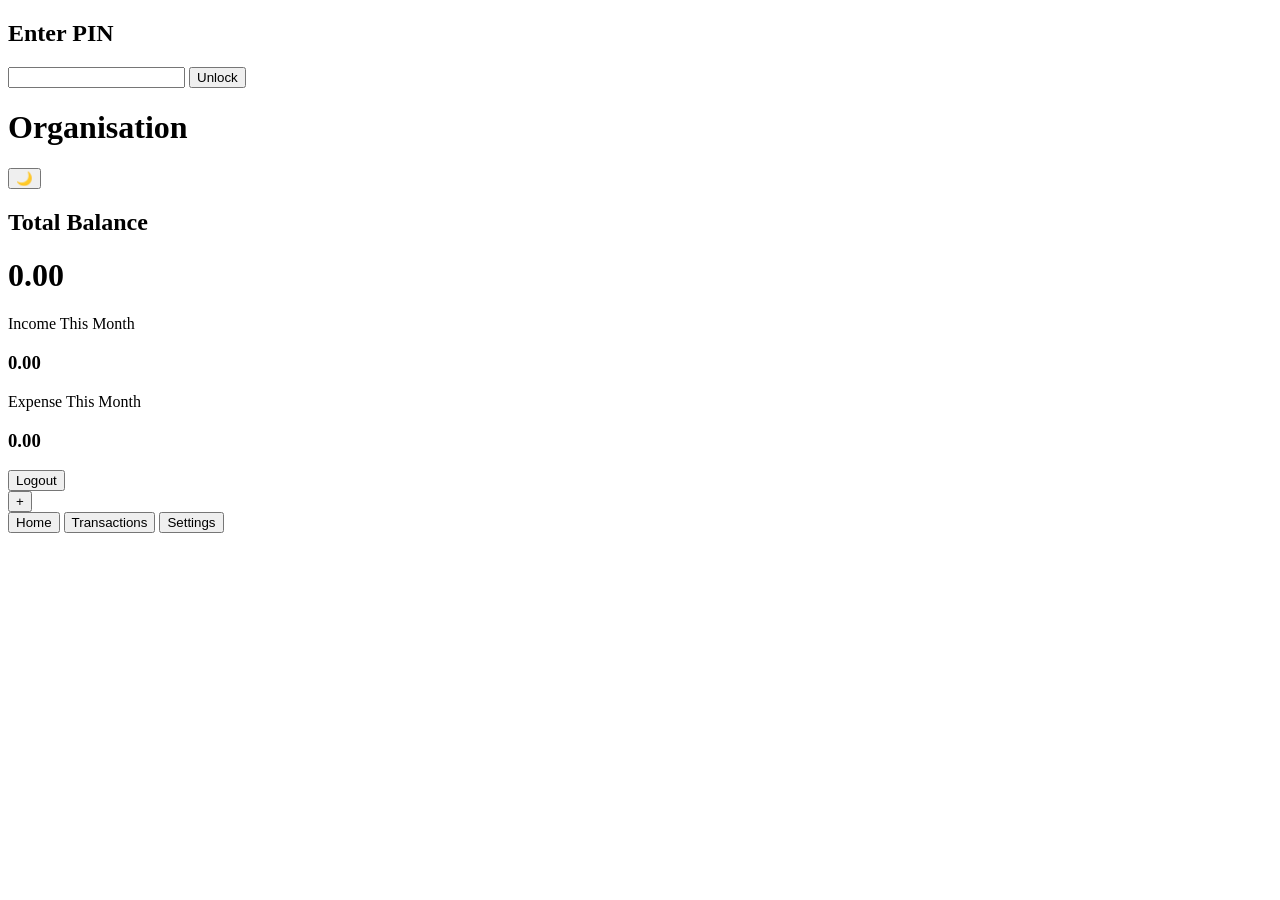
==== commit 7134b618: "Update index.html" ====
--- a/index.html
+++ b/index.html
@@ -1,2049 +1,77 @@
 <!DOCTYPE html>
 <html lang="en">
 <head>
-<meta charset="UTF-8">
-<meta name="viewport" content="width=device-width, initial-scale=1.0, maximum-scale=1.0, user-scalable=no">
-<meta name="apple-mobile-web-app-capable" content="yes">
-<meta name="apple-mobile-web-app-status-bar-style" content="default">
-<meta name="apple-mobile-web-app-title" content="transactions">
-<meta name="theme-color" content="#f9f7f4">
-<title>transactions</title>
-<style>
+<meta charset="UTF-8" />
+<meta name="viewport" content="width=device-width, initial-scale=1.0" />
+<title>Church Ledger</title>
 
-/* ━━━━━━━━━━━━━━━━━━━━━━━━━━━━━━━━
-   TOKENS
-━━━━━━━━━━━━━━━━━━━━━━━━━━━━━━━━ */
-:root {
-  --ink:      #1a1814;
-  --ink80:    rgba(26,24,20,.80);
-  --ink40:    rgba(26,24,20,.40);
-  --ink15:    rgba(26,24,20,.15);
-  --ink06:    rgba(26,24,20,.06);
-  --ink03:    rgba(26,24,20,.03);
-  --paper:    #f9f7f4;
-  --white:    #ffffff;
-  --rule:     rgba(26,24,20,.10);
+<link rel="manifest" href="manifest.json">
+<link rel="stylesheet" href="css/styles.css">
 
-  --pos:      #2a6b45;   /* income green — stays as semantic only */
-  --neg:      #c0392b;   /* expense red  — stays as semantic only */
-
-  --r-xs: 8px;
-  --r-sm: 12px;
-  --r:    18px;
-  --r-lg: 24px;
-  --r-xl: 32px;
-
-  --sh-xs: 0 1px 3px rgba(26,24,20,.05);
-  --sh-sm: 0 2px 8px rgba(26,24,20,.07), 0 1px 2px rgba(26,24,20,.04);
-  --sh:    0 4px 20px rgba(26,24,20,.08), 0 1px 4px rgba(26,24,20,.04);
-  --sh-lg: 0 12px 40px rgba(26,24,20,.14), 0 2px 8px rgba(26,24,20,.06);
-
-  --nav-h: 68px;
-  --safe-b: env(safe-area-inset-bottom, 0px);
-
-  --serif: Georgia, 'Times New Roman', serif;
-  --sans:  -apple-system, BlinkMacSystemFont, 'SF Pro Text', 'Helvetica Neue', sans-serif;
-}
-
-/* ━━━━━━━━━━━━━━━━━━━━━━━━━━━━━━━━
-   RESET
-━━━━━━━━━━━━━━━━━━━━━━━━━━━━━━━━ */
-*, *::before, *::after { box-sizing: border-box; margin: 0; padding: 0; }
-html, body { height: 100%; overscroll-behavior: none; }
-body {
-  font-family: var(--sans);
-  background: var(--paper);
-  color: var(--ink);
-  font-size: 15px;
-  line-height: 1.5;
-  -webkit-font-smoothing: antialiased;
-  -webkit-tap-highlight-color: transparent;
-}
-input, select, button, textarea { font-family: var(--sans); }
-button { cursor: pointer; border: none; background: none; }
-
-/* ━━━━━━━━━━━━━━━━━━━━━━━━━━━━━━━━
-   ONBOARDING
-━━━━━━━━━━━━━━━━━━━━━━━━━━━━━━━━ */
-#onboard {
-  position: fixed; inset: 0; z-index: 600;
-  background: var(--ink);
-  display: flex; flex-direction: column;
-  align-items: center; justify-content: center;
-  padding: 32px 24px;
-  overflow-y: auto;
-}
-
-.ob-wordmark {
-  font-family: var(--serif);
-  font-size: 42px;
-  color: var(--white);
-  letter-spacing: -1.5px;
-  margin-bottom: 6px;
-  text-align: center;
-}
-
-.ob-tagline {
-  font-size: 13px;
-  color: rgba(255,255,255,.4);
-  font-weight: 400;
-  letter-spacing: .3px;
-  margin-bottom: 48px;
-  text-align: center;
-}
-
-.ob-card {
-  background: rgba(255,255,255,.06);
-  border: 1px solid rgba(255,255,255,.10);
-  border-radius: var(--r-lg);
-  padding: 24px;
-  width: 100%; max-width: 400px;
-  margin-bottom: 12px;
-}
-
-.ob-section-label {
-  font-size: 10px;
-  font-weight: 600;
-  letter-spacing: 1.4px;
-  text-transform: uppercase;
-  color: rgba(255,255,255,.35);
-  margin-bottom: 16px;
-}
-
-.ob-field { margin-bottom: 12px; }
-.ob-field:last-child { margin-bottom: 0; }
-
-.ob-field label {
-  display: block;
-  font-size: 11px;
-  font-weight: 500;
-  color: rgba(255,255,255,.45);
-  letter-spacing: .5px;
-  margin-bottom: 5px;
-}
-
-.ob-field input {
-  width: 100%;
-  background: rgba(255,255,255,.08);
-  border: 1px solid rgba(255,255,255,.12);
-  border-radius: var(--r-xs);
-  padding: 10px 13px;
-  color: var(--white);
-  font-size: 14px;
-  font-weight: 400;
-  outline: none;
-  transition: border-color .2s;
-}
-.ob-field input:focus { border-color: rgba(255,255,255,.35); }
-.ob-field input::placeholder { color: rgba(255,255,255,.2); font-weight: 300; }
-
-.ob-row { display: grid; grid-template-columns: 1fr 1fr; gap: 10px; }
-
-.ob-divider {
-  font-size: 10px; font-weight: 500;
-  text-transform: uppercase; letter-spacing: 1.2px;
-  color: rgba(255,255,255,.2);
-  text-align: center;
-  padding: 8px 0;
-  width: 100%; max-width: 400px;
-}
-
-.btn-ob {
-  width: 100%; max-width: 400px;
-  background: var(--white);
-  color: var(--ink);
-  border-radius: var(--r-xl);
-  padding: 15px;
-  font-size: 15px;
-  font-weight: 600;
-  letter-spacing: -.2px;
-  margin-top: 8px;
-  transition: opacity .2s, transform .15s;
-}
-.btn-ob:hover { opacity: .92; }
-.btn-ob:active { transform: scale(.98); }
-
-/* ━━━━━━━━━━━━━━━━━━━━━━━━━━━━━━━━
-   APP SHELL
-━━━━━━━━━━━━━━━━━━━━━━━━━━━━━━━━ */
-#app {
-  display: none;
-  min-height: 100%;
-  padding-bottom: calc(var(--nav-h) + var(--safe-b));
-}
-
-/* ━━━━━━━━━━━━━━━━━━━━━━━━━━━━━━━━
-   BOTTOM NAV
-━━━━━━━━━━━━━━━━━━━━━━━━━━━━━━━━ */
-.nav {
-  position: fixed; bottom: 0; left: 0; right: 0; z-index: 100;
-  height: calc(var(--nav-h) + var(--safe-b));
-  background: var(--white);
-  border-top: 1px solid var(--rule);
-  display: flex; align-items: flex-start;
-  padding: 10px 8px 0;
-  gap: 0;
-}
-
-.nav-btn {
-  flex: 1; display: flex; flex-direction: column;
-  align-items: center; gap: 5px;
-  padding: 8px 4px;
-  border-radius: var(--r-sm);
-  transition: background .15s;
-}
-.nav-btn:hover { background: var(--ink06); }
-
-.nav-pip {
-  width: 5px; height: 5px; border-radius: 50%;
-  background: transparent;
-  transition: background .2s;
-}
-.nav-btn.active .nav-pip { background: var(--ink); }
-
-.nav-icon {
-  font-size: 20px; line-height: 1;
-  opacity: .3; transition: opacity .2s;
-}
-.nav-btn.active .nav-icon { opacity: 1; }
-
-.nav-label {
-  font-size: 9px; font-weight: 600;
-  letter-spacing: .8px; text-transform: uppercase;
-  color: var(--ink40); transition: color .2s;
-}
-.nav-btn.active .nav-label { color: var(--ink); }
-
-/* ━━━━━━━━━━━━━━━━━━━━━━━━━━━━━━━━
-   PAGES
-━━━━━━━━━━━━━━━━━━━━━━━━━━━━━━━━ */
-.page { display: none; }
-.page.active { display: block; }
-
-/* ━━━━━━━━━━━━━━━━━━━━━━━━━━━━━━━━
-   OVERVIEW
-━━━━━━━━━━━━━━━━━━━━━━━━━━━━━━━━ */
-
-/* Hero */
-.hero {
-  background: var(--ink);
-  margin: 12px 16px 0;
-  border-radius: var(--r-xl);
-  padding: 28px 26px 26px;
-  position: relative; overflow: hidden;
-  box-shadow: var(--sh-lg);
-}
-
-.hero::after {
-  content: '';
-  position: absolute; inset: 0;
-  background: radial-gradient(ellipse at 80% 20%, rgba(255,255,255,.04) 0%, transparent 60%);
-  pointer-events: none;
-}
-
-.hero-org {
-  font-size: 11px; font-weight: 500;
-  color: rgba(255,255,255,.35);
-  letter-spacing: .5px;
-  margin-bottom: 18px;
-  display: flex; align-items: center; gap: 6px;
-}
-
-.hero-org::before {
-  content: '';
-  width: 20px; height: 1px;
-  background: rgba(255,255,255,.2);
-}
-
-.hero-label {
-  font-size: 11px; font-weight: 500;
-  color: rgba(255,255,255,.4);
-  letter-spacing: .3px;
-  margin-bottom: 6px;
-}
-
-.hero-balance {
-  font-family: var(--serif);
-  font-size: 52px;
-  color: var(--white);
-  letter-spacing: -2px;
-  line-height: .95;
-  margin-bottom: 24px;
-}
-
-.hero-balance .currency {
-  font-size: 24px;
-  letter-spacing: -1px;
-  vertical-align: top;
-  margin-top: 6px;
-  display: inline-block;
-  opacity: .6;
-}
-
-.hero-row {
-  display: flex; gap: 0;
-  border-top: 1px solid rgba(255,255,255,.08);
-  padding-top: 18px;
-}
-
-.hero-stat { flex: 1; }
-.hero-stat + .hero-stat {
-  border-left: 1px solid rgba(255,255,255,.08);
-  padding-left: 20px;
-}
-
-.hero-stat-label {
-  font-size: 10px; font-weight: 500;
-  color: rgba(255,255,255,.35);
-  letter-spacing: .5px;
-  margin-bottom: 4px;
-}
-
-.hero-stat-val {
-  font-family: var(--serif);
-  font-size: 20px;
-  color: var(--white);
-  letter-spacing: -.5px;
-}
-
-/* Month nav */
-.month-nav {
-  display: flex; align-items: center;
-  padding: 16px 16px 0;
-  gap: 0;
-}
-
-.mnav-btn {
-  width: 32px; height: 32px;
-  display: flex; align-items: center; justify-content: center;
-  border-radius: 50%;
-  font-size: 16px; color: var(--ink40);
-  transition: all .15s;
-}
-.mnav-btn:hover { background: var(--ink06); color: var(--ink); }
-
-.mnav-label {
-  flex: 1; text-align: center;
-  font-size: 13px; font-weight: 500;
-  color: var(--ink80);
-  letter-spacing: .2px;
-}
-
-/* Month summary */
-.month-summary {
-  display: grid; grid-template-columns: 1fr 1fr;
-  gap: 8px; padding: 10px 16px 0;
-}
-
-.ms-card {
-  background: var(--white);
-  border-radius: var(--r);
-  padding: 16px;
-  border: 1px solid var(--rule);
-}
-
-.ms-label {
-  font-size: 10px; font-weight: 600;
-  letter-spacing: .8px; text-transform: uppercase;
-  color: var(--ink40); margin-bottom: 6px;
-}
-
-.ms-val {
-  font-family: var(--serif);
-  font-size: 22px; letter-spacing: -.5px;
-}
-.ms-val.pos { color: var(--pos); }
-.ms-val.neg { color: var(--neg); }
-
-/* Section */
-.sec {
-  padding: 24px 16px 10px;
-  display: flex; align-items: baseline; justify-content: space-between;
-}
-
-.sec-title {
-  font-size: 12px; font-weight: 600;
-  letter-spacing: 1px; text-transform: uppercase;
-  color: var(--ink40);
-}
-
-.sec-action {
-  font-size: 12px; font-weight: 500;
-  color: var(--ink40);
-  letter-spacing: .2px;
-  transition: color .15s;
-}
-.sec-action:hover { color: var(--ink); }
-
-/* TX list */
-.tx-list { padding: 0 16px; display: flex; flex-direction: column; gap: 1px; }
-
-.tx-item {
-  background: var(--white);
-  padding: 14px 16px;
-  display: flex; align-items: center; gap: 14px;
-  cursor: pointer; transition: background .12s;
-  border-radius: 0;
-}
-.tx-item:first-child { border-radius: var(--r) var(--r) 0 0; }
-.tx-item:last-child  { border-radius: 0 0 var(--r) var(--r); }
-.tx-item:only-child  { border-radius: var(--r); }
-.tx-item:hover { background: var(--ink03); }
-
-.tx-icon {
-  width: 36px; height: 36px;
-  border-radius: 10px;
-  background: var(--ink06);
-  display: flex; align-items: center; justify-content: center;
-  font-size: 15px; flex-shrink: 0;
-}
-
-.tx-body { flex: 1; min-width: 0; }
-
-.tx-title {
-  font-size: 14px; font-weight: 500;
-  white-space: nowrap; overflow: hidden; text-overflow: ellipsis;
-  letter-spacing: -.1px;
-}
-
-.tx-sub {
-  font-size: 11px; color: var(--ink40);
-  margin-top: 2px; font-weight: 400;
-}
-
-.tx-right { text-align: right; flex-shrink: 0; }
-
-.tx-amt {
-  font-family: var(--serif);
-  font-size: 17px; letter-spacing: -.3px;
-}
-.tx-amt.pos { color: var(--pos); }
-.tx-amt.neg { color: var(--neg); }
-
-.tx-ref {
-  font-size: 10px; color: var(--ink40);
-  margin-top: 2px; font-family: 'Courier New', monospace;
-}
-
-.tx-sep {
-  height: 1px; background: var(--rule); margin: 0 16px;
-}
-
-/* Empty */
-.empty {
-  text-align: center;
-  padding: 52px 20px;
-  background: var(--white);
-  border-radius: var(--r);
-  margin: 0 16px;
-}
-.empty-icon { font-size: 32px; opacity: .15; margin-bottom: 12px; }
-.empty-title { font-size: 14px; font-weight: 500; color: var(--ink40); }
-.empty-sub { font-size: 12px; color: var(--ink40); margin-top: 4px; font-weight: 400; opacity: .7; }
-
-/* ━━━━━━━━━━━━━━━━━━━━━━━━━━━━━━━━
-   NEW ENTRY
-━━━━━━━━━━━━━━━━━━━━━━━━━━━━━━━━ */
-.pg-header {
-  padding: 24px 20px 16px;
-  border-bottom: 1px solid var(--rule);
-  background: var(--paper);
-  position: sticky; top: 0; z-index: 20;
-}
-
-.pg-title {
-  font-family: var(--serif);
-  font-size: 26px; letter-spacing: -.5px;
-}
-
-.pg-sub {
-  font-size: 12px; color: var(--ink40);
-  margin-top: 3px; font-weight: 400;
-}
-
-/* Type toggle */
-.type-toggle {
-  display: grid; grid-template-columns: 1fr 1fr;
-  gap: 8px; padding: 20px 16px 0;
-}
-
-.type-opt {
-  border: 1.5px solid var(--rule);
-  border-radius: var(--r);
-  padding: 16px;
-  cursor: pointer; transition: all .18s;
-  background: var(--white);
-}
-.type-opt:hover { border-color: var(--ink15); }
-
-.type-opt.active-payment {
-  border-color: var(--ink);
-  background: var(--ink);
-}
-.type-opt.active-receipt {
-  border-color: var(--ink);
-  background: var(--ink);
-}
-
-.type-opt-icon { font-size: 22px; margin-bottom: 8px; }
-.type-opt-label {
-  font-size: 14px; font-weight: 600;
-  letter-spacing: -.2px; color: var(--ink);
-  transition: color .18s;
-}
-.type-opt.active-payment .type-opt-label,
-.type-opt.active-receipt .type-opt-label { color: var(--white); }
-
-.type-opt-sub {
-  font-size: 11px; color: var(--ink40);
-  margin-top: 2px; font-weight: 400;
-  transition: color .18s;
-}
-.type-opt.active-payment .type-opt-sub,
-.type-opt.active-receipt .type-opt-sub { color: rgba(255,255,255,.5); }
-
-/* Amount */
-.amount-block {
-  padding: 20px 16px 0;
-}
-
-.amount-label {
-  font-size: 10px; font-weight: 600;
-  letter-spacing: 1px; text-transform: uppercase;
-  color: var(--ink40); margin-bottom: 8px;
-}
-
-.amount-row {
-  display: flex; align-items: center;
-  background: var(--white);
-  border: 1.5px solid var(--rule);
-  border-radius: var(--r);
-  padding: 4px 18px;
-  transition: border-color .2s;
-}
-.amount-row:focus-within { border-color: var(--ink); }
-
-.amount-rm {
-  font-family: var(--serif);
-  font-size: 22px; color: var(--ink40);
-  padding-right: 8px; flex-shrink: 0;
-}
-
-.amount-input {
-  flex: 1; background: none; border: none; outline: none;
-  font-family: var(--serif);
-  font-size: 38px; letter-spacing: -1px;
-  color: var(--ink); padding: 10px 0;
-  width: 100%;
-}
-.amount-input::placeholder { color: var(--ink15); }
-
-/* Form fields */
-.form-block {
-  padding: 16px 16px 0;
-  display: flex; flex-direction: column; gap: 8px;
-}
-
-.field-row-2 { display: grid; grid-template-columns: 1fr 1fr; gap: 8px; }
-
-.field {
-  background: var(--white);
-  border: 1.5px solid var(--rule);
-  border-radius: var(--r);
-  padding: 12px 16px;
-  transition: border-color .2s;
-}
-.field:focus-within { border-color: var(--ink); }
-
-.field label {
-  display: block;
-  font-size: 10px; font-weight: 600;
-  letter-spacing: .9px; text-transform: uppercase;
-  color: var(--ink40); margin-bottom: 5px;
-}
-
-.field input, .field select {
-  width: 100%; background: none; border: none; outline: none;
-  font-size: 14px; font-weight: 400; color: var(--ink);
-  appearance: none; padding: 0;
-}
-.field input::placeholder { color: var(--ink15); }
-.field select { cursor: pointer; }
-.field select option { background: var(--white); }
-
-/* Save button */
-.btn-save {
-  display: block;
-  width: calc(100% - 32px);
-  margin: 20px 16px 0;
-  background: var(--ink);
-  color: var(--white);
-  border-radius: var(--r-xl);
-  padding: 16px;
-  font-size: 15px; font-weight: 600;
-  letter-spacing: -.2px;
-  transition: opacity .2s, transform .15s;
-  box-shadow: 0 4px 20px rgba(26,24,20,.25);
-}
-.btn-save:hover { opacity: .88; }
-.btn-save:active { transform: scale(.98); }
-
-.btn-clear-form {
-  display: block;
-  width: calc(100% - 32px);
-  margin: 10px 16px 0;
-  padding: 12px;
-  font-size: 13px; font-weight: 500;
-  color: var(--ink40);
-  transition: color .15s;
-}
-.btn-clear-form:hover { color: var(--ink); }
-
-/* ━━━━━━━━━━━━━━━━━━━━━━━━━━━━━━━━
-   AUDIT
-━━━━━━━━━━━━━━━━━━━━━━━━━━━━━━━━ */
-.audit-nav {
-  display: flex; align-items: center;
-  padding: 16px 16px 0; gap: 0;
-}
-
-.audit-export {
-  display: flex; align-items: center; gap: 5px;
-  background: var(--ink);
-  color: var(--white);
-  border-radius: var(--r-xl);
-  padding: 7px 14px;
-  font-size: 12px; font-weight: 600;
-  letter-spacing: .2px;
-  transition: opacity .2s;
-}
-.audit-export:hover { opacity: .82; }
-
-/* Summary strip */
-.audit-strip {
-  display: flex; gap: 0;
-  margin: 12px 16px 0;
-  background: var(--white);
-  border-radius: var(--r);
-  border: 1px solid var(--rule);
-  overflow: hidden;
-}
-
-.astrip-item {
-  flex: 1; padding: 14px 14px;
-  border-right: 1px solid var(--rule);
-  text-align: center;
-}
-.astrip-item:last-child { border-right: none; }
-
-.astrip-label {
-  font-size: 9px; font-weight: 600;
-  text-transform: uppercase; letter-spacing: .9px;
-  color: var(--ink40); margin-bottom: 5px;
-}
-
-.astrip-val {
-  font-family: var(--serif);
-  font-size: 17px; letter-spacing: -.3px;
-}
-.astrip-val.pos { color: var(--pos); }
-.astrip-val.neg { color: var(--neg); }
-.astrip-val.bal { color: var(--ink); }
-
-/* Audit table */
-.audit-wrap {
-  margin: 12px 16px 0;
-  background: var(--white);
-  border-radius: var(--r);
-  border: 1px solid var(--rule);
-  overflow: hidden; overflow-x: auto;
-}
-
-.atbl { width: 100%; border-collapse: collapse; min-width: 480px; }
-
-.atbl thead th {
-  padding: 10px 14px;
-  font-size: 9px; font-weight: 600;
-  text-transform: uppercase; letter-spacing: .9px;
-  color: var(--ink40);
-  text-align: left;
-  border-bottom: 1px solid var(--rule);
-  background: var(--paper);
-  white-space: nowrap;
-}
-
-.atbl tbody td {
-  padding: 12px 14px; font-size: 12px;
-  border-bottom: 1px solid var(--ink03);
-  vertical-align: middle;
-}
-.atbl tbody tr:last-child td { border-bottom: none; }
-.atbl tbody tr { cursor: pointer; transition: background .1s; }
-.atbl tbody tr:hover td { background: var(--ink03); }
-
-.atbl tfoot td {
-  padding: 12px 14px; font-size: 12px; font-weight: 600;
-  background: var(--paper);
-  border-top: 1px solid var(--rule);
-}
-
-.atbl .r { text-align: right; }
-.atbl .ref { font-family: 'Courier New', monospace; font-size: 10px; color: var(--ink40); }
-.atbl .col-in  { color: var(--pos); font-weight: 600; font-family: var(--serif); }
-.atbl .col-out { color: var(--neg); font-weight: 600; font-family: var(--serif); }
-.atbl .col-bal { color: var(--ink); font-weight: 600; font-family: var(--serif); }
-
-/* ━━━━━━━━━━━━━━━━━━━━━━━━━━━━━━━━
-   BUDGET
-━━━━━━━━━━━━━━━━━━━━━━━━━━━━━━━━ */
-.budget-hero {
-  background: var(--ink);
-  margin: 12px 16px 0;
-  border-radius: var(--r-xl);
-  padding: 26px 24px;
-  box-shadow: var(--sh-lg);
-  display: flex; align-items: center; justify-content: space-between;
-  gap: 16px;
-}
-
-.bh-left {}
-.bh-label {
-  font-size: 10px; font-weight: 600;
-  letter-spacing: 1px; text-transform: uppercase;
-  color: rgba(255,255,255,.35); margin-bottom: 6px;
-}
-.bh-pct {
-  font-family: var(--serif);
-  font-size: 48px; letter-spacing: -2px;
-  color: var(--white); line-height: 1;
-}
-.bh-sub {
-  font-size: 11px; color: rgba(255,255,255,.35);
-  margin-top: 6px; font-weight: 400;
-}
-
-/* donut */
-.bh-donut { position: relative; width: 72px; height: 72px; flex-shrink: 0; }
-.bh-donut svg { transform: rotate(-90deg); }
-.bh-donut-lbl {
-  position: absolute; inset: 0;
-  display: flex; align-items: center; justify-content: center;
-  font-size: 12px; font-weight: 600; color: var(--white);
-}
-
-/* Budget items */
-.budget-list {
-  padding: 0 16px;
-  display: flex; flex-direction: column; gap: 8px;
-}
-
-.budget-item {
-  background: var(--white);
-  border-radius: var(--r);
-  padding: 16px;
-  border: 1px solid var(--rule);
-  transition: border-color .15s;
-}
-.budget-item:hover { border-color: var(--ink15); }
-
-.bi-hd {
-  display: flex; align-items: baseline;
-  justify-content: space-between; margin-bottom: 10px;
-}
-
-.bi-name { font-size: 14px; font-weight: 500; letter-spacing: -.1px; }
-
-.bi-pct {
-  font-size: 11px; font-weight: 600;
-  padding: 2px 8px; border-radius: 20px;
-}
-.bi-pct.ok   { background: rgba(42,107,69,.08); color: var(--pos); }
-.bi-pct.warn { background: rgba(180,120,0,.08); color: #b47800; }
-.bi-pct.over { background: rgba(192,57,43,.08); color: var(--neg); }
-.bi-pct.none { background: var(--ink06); color: var(--ink40); }
-
-.bi-nums {
-  display: flex; justify-content: space-between;
-  font-size: 11px; color: var(--ink40); margin-bottom: 8px;
-  font-weight: 400;
-}
-
-.bi-bar-bg {
-  height: 4px; background: var(--ink06);
-  border-radius: 2px; overflow: hidden; margin-bottom: 12px;
-}
-.bi-bar-fill {
-  height: 100%; border-radius: 2px;
-  transition: width .6s cubic-bezier(.34,1.4,.64,1);
-}
-.bi-bar-fill.ok   { background: var(--pos); }
-.bi-bar-fill.warn { background: #b47800; }
-.bi-bar-fill.over { background: var(--neg); }
-.bi-bar-fill.none { background: var(--ink15); }
-
-.bi-input-row {
-  display: flex; align-items: center; gap: 8px;
-}
-.bi-currency {
-  font-size: 12px; font-weight: 500; color: var(--ink40);
-}
-.bi-input {
-  flex: 1;
-  background: var(--paper);
-  border: 1px solid var(--rule);
-  border-radius: var(--r-xs);
-  padding: 7px 10px;
-  font-size: 13px; font-weight: 400;
-  color: var(--ink); outline: none;
-  transition: border-color .2s;
-}
-.bi-input:focus { border-color: var(--ink); }
-.bi-input::placeholder { color: var(--ink15); }
-
-.bi-set {
-  background: var(--ink);
-  color: var(--white);
-  border-radius: var(--r-xs);
-  padding: 7px 13px;
-  font-size: 12px; font-weight: 600;
-  transition: opacity .2s;
-  white-space: nowrap;
-}
-.bi-set:hover { opacity: .8; }
-
-/* Export */
-.budget-export-row {
-  padding: 16px 16px 0;
-  display: flex; justify-content: flex-end;
-}
-
-/* ━━━━━━━━━━━━━━━━━━━━━━━━━━━━━━━━
-   BOTTOM SHEET
-━━━━━━━━━━━━━━━━━━━━━━━━━━━━━━━━ */
-.overlay {
-  position: fixed; inset: 0; z-index: 400;
-  background: rgba(26,24,20,.4);
-  backdrop-filter: blur(2px);
-  display: none; align-items: flex-end; justify-content: center;
-}
-.overlay.open { display: flex; }
-
-.sheet {
-  background: var(--white);
-  border-radius: var(--r-xl) var(--r-xl) 0 0;
-  width: 100%; max-width: 600px;
-  max-height: 88vh; overflow-y: auto;
-  padding-bottom: calc(24px + var(--safe-b));
-  box-shadow: 0 -12px 48px rgba(26,24,20,.18);
-  animation: shUp .26s cubic-bezier(.32,1,.4,1);
-}
-
-@keyframes shUp {
-  from { transform: translateY(48px); opacity: 0; }
-  to   { transform: translateY(0); opacity: 1; }
-}
-
-.sheet-pull {
-  width: 32px; height: 3px; border-radius: 2px;
-  background: var(--ink15); margin: 12px auto 0;
-}
-
-.sheet-hd {
-  display: flex; align-items: flex-start; justify-content: space-between;
-  padding: 16px 20px 14px;
-  border-bottom: 1px solid var(--rule);
-}
-
-.sheet-title { font-size: 16px; font-weight: 600; letter-spacing: -.2px; }
-.sheet-ref { font-size: 11px; color: var(--ink40); font-family: 'Courier New', monospace; margin-top: 2px; }
-
-.sheet-x {
-  width: 28px; height: 28px; border-radius: 50%;
-  background: var(--ink06); color: var(--ink40);
-  display: flex; align-items: center; justify-content: center;
-  font-size: 13px; flex-shrink: 0; margin-top: 2px;
-  transition: all .15s;
-}
-.sheet-x:hover { background: var(--ink15); color: var(--ink); }
-
-/* Amount hero in sheet */
-.sheet-amount {
-  padding: 20px 20px 16px;
-  border-bottom: 1px solid var(--rule);
-}
-
-.sheet-amt-label {
-  font-size: 10px; font-weight: 600;
-  letter-spacing: .9px; text-transform: uppercase;
-  color: var(--ink40); margin-bottom: 6px;
-}
-
-.sheet-amt-val {
-  font-family: var(--serif);
-  font-size: 40px; letter-spacing: -1.5px; line-height: 1;
-}
-.sheet-amt-val.pos { color: var(--pos); }
-.sheet-amt-val.neg { color: var(--neg); }
-
-/* Detail rows */
-.drow {
-  display: flex; padding: 11px 20px;
-  border-bottom: 1px solid var(--ink03);
-  gap: 16px;
-}
-.drow:last-of-type { border-bottom: 1px solid var(--rule); }
-
-.dk {
-  font-size: 11px; font-weight: 500;
-  color: var(--ink40); width: 120px;
-  flex-shrink: 0; padding-top: 1px;
-  letter-spacing: .2px;
-}
-
-.dv {
-  font-size: 13px; font-weight: 400;
-  color: var(--ink); flex: 1;
-  letter-spacing: -.1px;
-}
-
-/* Sheet actions */
-.sheet-actions {
-  display: flex; gap: 8px;
-  padding: 16px 20px 0;
-}
-
-.btn-sh-primary {
-  flex: 1;
-  background: var(--ink); color: var(--white);
-  border-radius: var(--r-xl);
-  padding: 13px;
-  font-size: 14px; font-weight: 600;
-  letter-spacing: -.1px;
-  display: flex; align-items: center; justify-content: center; gap: 6px;
-  transition: opacity .2s;
-}
-.btn-sh-primary:hover { opacity: .85; }
-
-.btn-sh-ghost {
-  background: var(--ink06); color: var(--ink40);
-  border-radius: var(--r-xl);
-  padding: 13px 18px;
-  font-size: 13px; font-weight: 500;
-  transition: all .15s;
-}
-.btn-sh-ghost:hover { background: var(--ink15); color: var(--neg); }
-
-/* ━━━━━━━━━━━━━━━━━━━━━━━━━━━━━━━━
-   VOUCHER PRINT
-━━━━━━━━━━━━━━━━━━━━━━━━━━━━━━━━ */
-@media print {
-  body > *:not(#vp) { display: none !important; }
-  #vp { display: block !important; }
-  @page { margin: 16mm 18mm; size: A4; }
-}
-
-#vp {
-  display: none;
-  position: fixed; inset: 0; z-index: 9999;
-  background: #fff; overflow-y: auto;
-}
-
-.vpage {
-  font-family: Georgia, 'Times New Roman', serif;
-  color: #1a1814; max-width: 680px;
-  margin: 0 auto; padding: 40px 44px;
-}
-
-.v-hd {
-  display: flex; justify-content: space-between; align-items: flex-start;
-  padding-bottom: 20px;
-  border-bottom: 2px solid #1a1814;
-  margin-bottom: 24px;
-}
-
-.v-org { font-size: 18px; font-weight: 700; letter-spacing: -.3px; }
-.v-org-sub { font-size: 11px; color: #888; margin-top: 3px; line-height: 1.5; }
-
-.v-type { text-align: right; }
-.v-type-label {
-  font-size: 20px; font-weight: 700;
-  letter-spacing: 1.5px; text-transform: uppercase;
-}
-.v-type-label.payment { color: #c0392b; }
-.v-type-label.receipt { color: #2a6b45; }
-.v-ref { font-family: 'Courier New', monospace; font-size: 11px; color: #888; margin-top: 4px; }
-
-.v-meta {
-  display: flex; flex-wrap: wrap; gap: 0;
-  border: 1px solid #e8e5e0; border-radius: 6px;
-  overflow: hidden; margin-bottom: 20px;
-}
-.v-meta-item {
-  flex: 1; min-width: 140px;
-  padding: 12px 16px;
-  border-right: 1px solid #e8e5e0;
-}
-.v-meta-item:last-child { border-right: none; }
-.v-meta-label { font-size: 9px; text-transform: uppercase; letter-spacing: 1.1px; color: #aaa; margin-bottom: 4px; font-family: Arial, sans-serif; }
-.v-meta-val { font-size: 13px; font-weight: 600; }
-
-.v-desc {
-  border: 1px solid #e8e5e0; border-radius: 6px;
-  padding: 14px 16px; margin-bottom: 20px;
-}
-.v-desc-label { font-size: 9px; text-transform: uppercase; letter-spacing: 1.1px; color: #aaa; margin-bottom: 8px; font-family: Arial, sans-serif; }
-.v-desc-text { font-size: 15px; line-height: 1.5; }
-.v-desc-notes { font-size: 11px; color: #888; margin-top: 8px; line-height: 1.6; }
-
-.v-amount {
-  background: #f4f2ef; border-radius: 6px;
-  padding: 16px 20px; margin-bottom: 24px;
-  display: flex; justify-content: space-between; align-items: center;
-}
-.v-amount-left {}
-.v-amount-label { font-size: 9px; text-transform: uppercase; letter-spacing: 1.1px; color: #888; font-family: Arial, sans-serif; }
-.v-amount-words { font-size: 12px; color: #666; margin-top: 5px; font-style: italic; }
-.v-amount-fig { font-size: 32px; font-weight: 700; }
-.v-amount-fig.payment { color: #c0392b; }
-.v-amount-fig.receipt { color: #2a6b45; }
-
-.v-sigs { display: flex; gap: 24px; }
-.v-sig { flex: 1; }
-.v-sig-line { border-top: 1px solid #555; padding-top: 8px; margin-top: 60px; }
-.v-sig-name { font-size: 12px; font-weight: 700; }
-.v-sig-role { font-size: 10px; color: #888; margin-top: 2px; font-family: Arial, sans-serif; }
-
-.v-footer {
-  text-align: center; margin-top: 40px; padding-top: 12px;
-  border-top: 1px solid #eee;
-  font-size: 9px; color: #ccc; font-family: Arial, sans-serif;
-}
-
-/* ━━━━━━━━━━━━━━━━━━━━━━━━━━━━━━━━
-   TOAST
-━━━━━━━━━━━━━━━━━━━━━━━━━━━━━━━━ */
-.toast {
-  position: fixed;
-  bottom: calc(var(--nav-h) + var(--safe-b) + 16px);
-  left: 50%; transform: translateX(-50%);
-  background: var(--ink); color: var(--white);
-  padding: 10px 20px; border-radius: var(--r-xl);
-  font-size: 13px; font-weight: 500;
-  white-space: nowrap; z-index: 500;
-  box-shadow: var(--sh-lg);
-  display: none;
-  animation: toastIn .2s ease;
-}
-@keyframes toastIn {
-  from { opacity: 0; transform: translateX(-50%) translateY(6px); }
-  to   { opacity: 1; transform: translateX(-50%) translateY(0); }
-}
-
-/* ━━━━━━━━━━━━━━━━━━━━━━━━━━━━━━━━
-   UTIL
-━━━━━━━━━━━━━━━━━━━━━━━━━━━━━━━━ */
-.sp { height: 20px; }
-
-@media (max-width: 380px) {
-  .hero-balance { font-size: 42px; }
-  .amount-input { font-size: 30px; }
-}
-</style>
 </head>
 <body>
 
-<!-- ══════════════════════════════════
-     ONBOARDING
-══════════════════════════════════ -->
-<div id="onboard">
-  <div class="ob-wordmark">transactions</div>
-  <div class="ob-tagline">simple finance records, for organisations that matter</div>
+<div id="app">
 
-  <div class="ob-card">
-    <div class="ob-section-label">Your Organisation</div>
-    <div class="ob-field">
-      <label>Organisation name</label>
-      <input id="ob-org" placeholder="e.g. Calvary Youth Fellowship">
+    <!-- LOCK SCREEN -->
+    <div id="lockScreen" class="screen active">
+        <div class="lock-container">
+            <h2>Enter PIN</h2>
+            <input type="password" id="pinInput" maxlength="6" />
+            <button onclick="unlock()">Unlock</button>
+        </div>
     </div>
-    <div class="ob-field">
-      <label>Address (optional)</label>
-      <input id="ob-addr" placeholder="e.g. No. 12, Jalan Mawar, Kota Kinabalu">
+
+    <!-- MAIN APP -->
+    <div id="mainApp" class="hidden">
+
+        <header>
+            <h1 id="orgName">Organisation</h1>
+            <button onclick="toggleTheme()">🌙</button>
+        </header>
+
+        <div id="dashboard" class="screen active">
+            <div class="card balance-card">
+                <h2>Total Balance</h2>
+                <h1 id="totalBalance">0.00</h1>
+            </div>
+
+            <div class="card">
+                <p>Income This Month</p>
+                <h3 id="monthIncome">0.00</h3>
+            </div>
+
+            <div class="card">
+                <p>Expense This Month</p>
+                <h3 id="monthExpense">0.00</h3>
+            </div>
+        </div>
+
+        <div id="transactions" class="screen">
+            <div id="transactionList"></div>
+        </div>
+
+        <div id="settings" class="screen">
+            <button onclick="logout()">Logout</button>
+        </div>
+
+        <!-- Floating Add Button -->
+        <button class="fab" onclick="openAddModal()">+</button>
+
+        <!-- Bottom Nav -->
+        <nav>
+            <button onclick="navigate('dashboard')">Home</button>
+            <button onclick="navigate('transactions')">Transactions</button>
+            <button onclick="navigate('settings')">Settings</button>
+        </nav>
+
     </div>
-  </div>
 
-  <div class="ob-divider">Signatories</div>
-
-  <div class="ob-card">
-    <div class="ob-section-label">Payment Voucher — requires both</div>
-    <div class="ob-row">
-      <div class="ob-field">
-        <label>Treasurer</label>
-        <input id="ob-treas" placeholder="Full name">
-      </div>
-      <div class="ob-field">
-        <label>Chairperson</label>
-        <input id="ob-chair" placeholder="Full name">
-      </div>
-    </div>
-    <div class="ob-field" style="margin-top:4px">
-      <label>Secretary / Clerk</label>
-      <input id="ob-clerk" placeholder="Full name">
-    </div>
-  </div>
-
-  <button class="btn-ob" onclick="startApp()">Get started</button>
 </div>
 
-<!-- ══════════════════════════════════
-     APP
-══════════════════════════════════ -->
-<div id="app">
+<script src="js/db.js"></script>
+<script src="js/auth.js"></script>
+<script src="js/app.js"></script>
 
-  <!-- ── OVERVIEW ── -->
-  <div class="page active" id="pg-overview">
-
-    <div class="hero" id="hero-card">
-      <div class="hero-org" id="hero-org-name">Youth Fellowship</div>
-      <div class="hero-label">current balance</div>
-      <div class="hero-balance">
-        <span class="currency">RM</span><span id="hero-bal">0.00</span>
-      </div>
-      <div class="hero-row">
-        <div class="hero-stat">
-          <div class="hero-stat-label">Total in</div>
-          <div class="hero-stat-val" id="hero-in">RM 0</div>
-        </div>
-        <div class="hero-stat">
-          <div class="hero-stat-label">Total out</div>
-          <div class="hero-stat-val" id="hero-out">RM 0</div>
-        </div>
-      </div>
-    </div>
-
-    <div class="month-nav">
-      <button class="mnav-btn" onclick="changeOvMonth(-1)">‹</button>
-      <div class="mnav-label" id="ov-month-lbl"></div>
-      <button class="mnav-btn" onclick="changeOvMonth(1)">›</button>
-    </div>
-
-    <div class="month-summary">
-      <div class="ms-card">
-        <div class="ms-label">In</div>
-        <div class="ms-val pos" id="ms-in">RM 0</div>
-      </div>
-      <div class="ms-card">
-        <div class="ms-label">Out</div>
-        <div class="ms-val neg" id="ms-out">RM 0</div>
-      </div>
-    </div>
-
-    <div class="sec">
-      <div class="sec-title">Entries</div>
-      <button class="sec-action" onclick="goPage('audit')">audit trail →</button>
-    </div>
-    <div id="ov-list" class="tx-list"></div>
-    <div class="sp"></div>
-  </div>
-
-  <!-- ── NEW ENTRY ── -->
-  <div class="page" id="pg-new">
-    <div class="pg-header">
-      <div class="pg-title">new entry</div>
-      <div class="pg-sub" id="new-pg-sub">Recording a transaction</div>
-    </div>
-
-    <div class="type-toggle">
-      <div class="type-opt" id="topt-payment" onclick="pickType('payment')">
-        <div class="type-opt-icon">↓</div>
-        <div class="type-opt-label">Payment</div>
-        <div class="type-opt-sub">money out</div>
-      </div>
-      <div class="type-opt" id="topt-receipt" onclick="pickType('receipt')">
-        <div class="type-opt-icon">↑</div>
-        <div class="type-opt-label">Receipt</div>
-        <div class="type-opt-sub">money in</div>
-      </div>
-    </div>
-
-    <div class="amount-block">
-      <div class="amount-label">Amount</div>
-      <div class="amount-row">
-        <span class="amount-rm">RM</span>
-        <input class="amount-input" id="f-amount" type="number" step="0.01" min="0" placeholder="0.00">
-      </div>
-    </div>
-
-    <div class="form-block">
-      <div class="field-row-2">
-        <div class="field">
-          <label>Date</label>
-          <input id="f-date" type="date">
-        </div>
-        <div class="field">
-          <label>Category</label>
-          <select id="f-cat">
-            <option value="">Select…</option>
-            <optgroup label="Income">
-              <option>Tithes & Offering</option>
-              <option>Donations</option>
-              <option>Event Collections</option>
-              <option>Programme Fees</option>
-              <option>Grants Received</option>
-              <option>Other Income</option>
-            </optgroup>
-            <optgroup label="Expenses">
-              <option>Worship & Music</option>
-              <option>Youth Ministry</option>
-              <option>Outreach / Mission</option>
-              <option>Operations</option>
-              <option>Building & Maintenance</option>
-              <option>Administration</option>
-              <option>Events & Programs</option>
-              <option>Welfare</option>
-              <option>Staff / Honorarium</option>
-              <option>Other Expenses</option>
-            </optgroup>
-          </select>
-        </div>
-      </div>
-
-      <div class="field">
-        <label>Description</label>
-        <input id="f-desc" type="text" placeholder="What is this for?">
-      </div>
-
-      <div class="field-row-2">
-        <div class="field">
-          <label>Requested / Received by</label>
-          <input id="f-req" type="text" placeholder="Name">
-        </div>
-        <div class="field">
-          <label>Payment method</label>
-          <select id="f-method">
-            <option value="">Select…</option>
-            <option>Cash</option>
-            <option>Cheque</option>
-            <option>Bank Transfer</option>
-            <option>Online Banking</option>
-            <option>DuitNow / QR</option>
-          </select>
-        </div>
-      </div>
-
-      <div class="field">
-        <label>Cheque / Transfer reference no.</label>
-        <input id="f-cheque" type="text" placeholder="e.g. CHQ 012345">
-      </div>
-
-      <div class="field">
-        <label>Supporting document</label>
-        <input id="f-support" type="text" placeholder="e.g. Invoice INV-001">
-      </div>
-    </div>
-
-    <button class="btn-save" onclick="saveEntry()">Save & generate voucher</button>
-    <button class="btn-clear-form" onclick="clearForm()">Clear</button>
-    <div class="sp"></div>
-  </div>
-
-  <!-- ── AUDIT ── -->
-  <div class="page" id="pg-audit">
-    <div class="pg-header" style="padding-bottom:0; border-bottom:none;">
-      <div class="pg-title">audit trail</div>
-    </div>
-
-    <div class="audit-nav">
-      <button class="mnav-btn" onclick="changeAuditMonth(-1)">‹</button>
-      <div class="mnav-label" id="audit-month-lbl" style="flex:1;text-align:center"></div>
-      <button class="mnav-btn" onclick="changeAuditMonth(1)">›</button>
-      <button class="audit-export" onclick="exportAudit()">↓ PDF</button>
-    </div>
-
-    <div class="audit-strip">
-      <div class="astrip-item">
-        <div class="astrip-label">Opening</div>
-        <div class="astrip-val bal" id="as-open">0.00</div>
-      </div>
-      <div class="astrip-item">
-        <div class="astrip-label">In</div>
-        <div class="astrip-val pos" id="as-in">0.00</div>
-      </div>
-      <div class="astrip-item">
-        <div class="astrip-label">Out</div>
-        <div class="astrip-val neg" id="as-out">0.00</div>
-      </div>
-      <div class="astrip-item">
-        <div class="astrip-label">Closing</div>
-        <div class="astrip-val bal" id="as-close">0.00</div>
-      </div>
-    </div>
-
-    <div class="audit-wrap">
-      <table class="atbl">
-        <thead>
-          <tr>
-            <th>Date</th>
-            <th>Ref</th>
-            <th>Description</th>
-            <th>Method</th>
-            <th class="r">In</th>
-            <th class="r">Out</th>
-            <th class="r">Balance</th>
-          </tr>
-        </thead>
-        <tbody id="audit-body"></tbody>
-        <tfoot id="audit-foot"></tfoot>
-      </table>
-    </div>
-    <div class="sp"></div>
-  </div>
-
-  <!-- ── BUDGET ── -->
-  <div class="page" id="pg-budget">
-    <div class="pg-header" style="border-bottom:none;">
-      <div class="pg-title">budget</div>
-      <div class="pg-sub">year-to-date vs annual targets</div>
-    </div>
-
-    <div class="budget-hero">
-      <div class="bh-left">
-        <div class="bh-label">Overall budget used</div>
-        <div class="bh-pct" id="bh-pct">—</div>
-        <div class="bh-sub" id="bh-sub">Set budgets below to track</div>
-      </div>
-      <div class="bh-donut">
-        <svg width="72" height="72" viewBox="0 0 72 72">
-          <circle cx="36" cy="36" r="28" fill="none" stroke="rgba(255,255,255,.12)" stroke-width="7"/>
-          <circle cx="36" cy="36" r="28" fill="none" stroke="rgba(255,255,255,.85)" stroke-width="7"
-            stroke-linecap="round" id="donut-arc"
-            stroke-dasharray="175.9" stroke-dashoffset="175.9"/>
-        </svg>
-        <div class="bh-donut-lbl" id="donut-lbl">—</div>
-      </div>
-    </div>
-
-    <div class="budget-export-row">
-      <button class="audit-export" onclick="exportBudget()">↓ PDF</button>
-    </div>
-
-    <div class="sec"><div class="sec-title">By category</div></div>
-    <div class="budget-list" id="budget-list"></div>
-    <div class="sp"></div>
-  </div>
-
-  <!-- BOTTOM NAV -->
-  <nav class="nav">
-    <button class="nav-btn active" id="nav-overview" onclick="goPage('overview')">
-      <div class="nav-pip"></div>
-      <div class="nav-icon">◫</div>
-      <div class="nav-label">Overview</div>
-    </button>
-    <button class="nav-btn" id="nav-new" onclick="goPage('new')">
-      <div class="nav-pip"></div>
-      <div class="nav-icon">＋</div>
-      <div class="nav-label">New</div>
-    </button>
-    <button class="nav-btn" id="nav-audit" onclick="goPage('audit')">
-      <div class="nav-pip"></div>
-      <div class="nav-icon">≡</div>
-      <div class="nav-label">Audit</div>
-    </button>
-    <button class="nav-btn" id="nav-budget" onclick="goPage('budget')">
-      <div class="nav-pip"></div>
-      <div class="nav-icon">◎</div>
-      <div class="nav-label">Budget</div>
-    </button>
-    <button class="nav-btn" id="nav-settings" onclick="openSettings()">
-      <div class="nav-pip"></div>
-      <div class="nav-icon">⚙</div>
-      <div class="nav-label">Settings</div>
-    </button>
-  </nav>
-</div>
-
-<!-- SETTINGS SHEET -->
-<div class="overlay" id="settings-overlay" onclick="closeSettings()">
-  <div class="sheet" onclick="event.stopPropagation()">
-    <div class="sheet-pull"></div>
-    <div class="sheet-hd">
-      <div>
-        <div class="sheet-title">Settings</div>
-        <div class="sheet-ref">Organisation & signatories</div>
-      </div>
-      <button class="sheet-x" onclick="closeSettings()">✕</button>
-    </div>
-
-    <div style="padding:16px 20px; display:flex; flex-direction:column; gap:10px;">
-      <div class="field"><label>Organisation name</label><input id="st-org" type="text"></div>
-      <div class="field"><label>Address</label><input id="st-addr" type="text"></div>
-      <div style="display:grid;grid-template-columns:1fr 1fr;gap:10px">
-        <div class="field"><label>Treasurer</label><input id="st-treas" type="text"></div>
-        <div class="field"><label>Chairperson</label><input id="st-chair" type="text"></div>
-      </div>
-      <div class="field"><label>Secretary / Clerk</label><input id="st-clerk" type="text"></div>
-    </div>
-
-    <div class="sheet-actions" style="flex-direction:column;">
-      <button class="btn-sh-primary" onclick="saveSettings()">Save changes</button>
-      <button class="btn-sh-ghost" style="width:100%;text-align:center;margin-top:6px;color:var(--neg)" onclick="resetAllData()">
-        Reset all data
-      </button>
-    </div>
-  </div>
-</div>
-<div class="overlay" id="overlay" onclick="closeSheet()">
-  <div class="sheet" onclick="event.stopPropagation()">
-    <div class="sheet-pull"></div>
-    <div class="sheet-hd">
-      <div>
-        <div class="sheet-title" id="sh-title"></div>
-        <div class="sheet-ref" id="sh-ref"></div>
-      </div>
-      <button class="sheet-x" onclick="closeSheet()">✕</button>
-    </div>
-    <div class="sheet-amount">
-      <div class="sheet-amt-label" id="sh-amt-label">Amount</div>
-      <div class="sheet-amt-val" id="sh-amt"></div>
-    </div>
-    <div id="sh-body"></div>
-    <div class="sheet-actions" id="sh-actions"></div>
-  </div>
-</div>
-
-<!-- VOUCHER -->
-<div id="vp"></div>
-
-<!-- TOAST -->
-<div class="toast" id="toast"></div>
-
-<script>
-/* ━━━━━━━━━━━━━━━━━━━━━━━━━━━━━━━━━━━━
-   STATE
-━━━━━━━━━━━━━━━━━━━━━━━━━━━━━━━━━━━━ */
-let C = { org:'', addr:'', treas:'', chair:'', clerk:'' };
-let txs = [];
-let budgets = {};
-let cnt = { payment: 0, receipt: 0 };
-let selType = '';
-let ovMonth = new Date(); ovMonth.setDate(1);
-let audMonth = new Date(); audMonth.setDate(1);
-
-const MONTHS = ['January','February','March','April','May','June',
-  'July','August','September','October','November','December'];
-
-const EXP_CATS = [
-  'Worship & Music','Youth Ministry','Outreach / Mission','Operations',
-  'Building & Maintenance','Administration','Events & Programs',
-  'Welfare','Staff / Honorarium','Other Expenses'
-];
-
-const LS = {
-  KEYS: { config:'txns_config', txs:'txns_data', budgets:'txns_budgets', cnt:'txns_cnt' },
-  save() {
-    try {
-      localStorage.setItem(LS.KEYS.config,  JSON.stringify(C));
-      localStorage.setItem(LS.KEYS.txs,     JSON.stringify(txs));
-      localStorage.setItem(LS.KEYS.budgets, JSON.stringify(budgets));
-      localStorage.setItem(LS.KEYS.cnt,     JSON.stringify(cnt));
-    } catch(e) { console.warn('localStorage write failed', e); }
-  },
-  load() {
-    try {
-      const cfg = localStorage.getItem(LS.KEYS.config);
-      const td  = localStorage.getItem(LS.KEYS.txs);
-      const bd  = localStorage.getItem(LS.KEYS.budgets);
-      const cd  = localStorage.getItem(LS.KEYS.cnt);
-      if (cfg) C       = {...C, ...JSON.parse(cfg)};
-      if (td)  txs     = JSON.parse(td);
-      if (bd)  budgets = JSON.parse(bd);
-      if (cd)  cnt     = {...cnt, ...JSON.parse(cd)};
-      return !!cfg; // returns true if previously set up
-    } catch(e) { return false; }
-  },
-  clear() {
-    Object.values(LS.KEYS).forEach(k => localStorage.removeItem(k));
-  }
-};
-
-/* ━━━━━━━━━━━━━━━━━━━━━━━━━━━━━━━━━━━━
-   BOOT — runs on page load
-━━━━━━━━━━━━━━━━━━━━━━━━━━━━━━━━━━━━ */
-window.addEventListener('DOMContentLoaded', () => {
-  const hasData = LS.load();
-  if (hasData && C.org) {
-    // Returning user — skip onboarding, go straight to app
-    g('onboard').style.display = 'none';
-    launchApp();
-  }
-  // else: new user sees onboarding screen as-is
-});
-
-/* ━━━━━━━━━━━━━━━━━━━━━━━━━━━━━━━━━━━━
-   ONBOARDING
-━━━━━━━━━━━━━━━━━━━━━━━━━━━━━━━━━━━━ */
-function startApp() {
-  C.org   = g('ob-org').value.trim()   || 'My Organisation';
-  C.addr  = g('ob-addr').value.trim();
-  C.treas = g('ob-treas').value.trim() || 'Treasurer';
-  C.chair = g('ob-chair').value.trim() || 'Chairperson';
-  C.clerk = g('ob-clerk').value.trim() || 'Secretary';
-  LS.save();
-  g('onboard').style.display = 'none';
-  launchApp();
-}
-
-function launchApp() {
-  g('app').style.display = 'block';
-  g('hero-org-name').textContent = C.org;
-  g('new-pg-sub').textContent = C.org;
-  g('f-date').valueAsDate = new Date();
-  renderOverview();
-  renderBudget();
-}
-
-/* ━━━━━━━━━━━━━━━━━━━━━━━━━━━━━━━━━━━━
-   NAV
-━━━━━━━━━━━━━━━━━━━━━━━━━━━━━━━━━━━━ */
-function goPage(id) {
-  document.querySelectorAll('.page').forEach(p => p.classList.remove('active'));
-  document.querySelectorAll('.nav-btn').forEach(n => n.classList.remove('active'));
-  g('pg-'+id).classList.add('active');
-  g('nav-'+id).classList.add('active');
-  if (id==='overview') renderOverview();
-  if (id==='audit')    renderAudit();
-  if (id==='budget')   renderBudget();
-}
-
-/* ━━━━━━━━━━━━━━━━━━━━━━━━━━━━━━━━━━━━
-   HELPERS
-━━━━━━━━━━━━━━━━━━━━━━━━━━━━━━━━━━━━ */
-function g(id) { return document.getElementById(id); }
-
-function fmt(n, signed) {
-  const s = Math.abs(n).toLocaleString('en-MY', {minimumFractionDigits:2,maximumFractionDigits:2});
-  return (signed ? (n<0?'− ':'+ ') : '') + 'RM ' + s;
-}
-
-function fmtN(n) {
-  return Math.abs(n).toLocaleString('en-MY',{minimumFractionDigits:2,maximumFractionDigits:2});
-}
-
-function fmtShort(n) {
-  const abs = Math.abs(n);
-  return 'RM ' + (abs >= 1000 ? (abs/1000).toFixed(1)+'k' : abs.toLocaleString('en-MY',{minimumFractionDigits:2}));
-}
-
-function sortedTxs() { return [...txs].sort((a,b)=>new Date(a.date)-new Date(b.date)); }
-
-function monthTxs(month) {
-  const m=month.getMonth(), y=month.getFullYear();
-  return sortedTxs().filter(t=>{ const d=new Date(t.date); return d.getMonth()===m&&d.getFullYear()===y; });
-}
-
-function openBal(month) {
-  let b=0;
-  for (const t of sortedTxs()) {
-    if (new Date(t.date) < month) b += t.type==='receipt' ? t.amount : -t.amount;
-  }
-  return b;
-}
-
-function genRef(type) {
-  const y = new Date().getFullYear();
-  cnt[type]++;
-  return `${type==='payment'?'PV':'RV'}-${y}-${String(cnt[type]).padStart(3,'0')}`;
-}
-
-function n2w(n) {
-  if(n===0)return'Zero';
-  const o=['','One','Two','Three','Four','Five','Six','Seven','Eight','Nine','Ten','Eleven','Twelve','Thirteen','Fourteen','Fifteen','Sixteen','Seventeen','Eighteen','Nineteen'];
-  const t=['','','Twenty','Thirty','Forty','Fifty','Sixty','Seventy','Eighty','Ninety'];
-  if(n<20)return o[n];
-  if(n<100)return t[Math.floor(n/10)]+(n%10?' '+o[n%10]:'');
-  if(n<1000)return o[Math.floor(n/100)]+' Hundred'+(n%100?' '+n2w(n%100):'');
-  if(n<1000000)return n2w(Math.floor(n/1000))+' Thousand'+(n%1000?' '+n2w(n%1000):'');
-  return n2w(Math.floor(n/1000000))+' Million'+(n%1000000?' '+n2w(n%1000000):'');
-}
-
-function amtWords(a) {
-  const rm=Math.floor(a), sen=Math.round((a-rm)*100);
-  return n2w(rm)+' Ringgit'+(sen>0?' and '+n2w(sen)+' Sen':'')+' Only';
-}
-
-/* ━━━━━━━━━━━━━━━━━━━━━━━━━━━━━━━━━━━━
-   OVERVIEW
-━━━━━━━━━━━━━━━━━━━━━━━━━━━━━━━━━━━━ */
-function changeOvMonth(d) { ovMonth.setMonth(ovMonth.getMonth()+d); renderOverview(); }
-
-function renderOverview() {
-  const all = sortedTxs();
-  const totalIn  = all.filter(t=>t.type==='receipt').reduce((s,t)=>s+t.amount,0);
-  const totalOut = all.filter(t=>t.type==='payment').reduce((s,t)=>s+t.amount,0);
-  const bal = totalIn - totalOut;
-
-  g('hero-bal').textContent = fmtN(bal);
-  g('hero-in').textContent  = fmtShort(totalIn);
-  g('hero-out').textContent = fmtShort(totalOut);
-
-  g('ov-month-lbl').textContent = MONTHS[ovMonth.getMonth()]+' '+ovMonth.getFullYear();
-
-  const mTx = monthTxs(ovMonth);
-  const mIn  = mTx.filter(t=>t.type==='receipt').reduce((s,t)=>s+t.amount,0);
-  const mOut = mTx.filter(t=>t.type==='payment').reduce((s,t)=>s+t.amount,0);
-  g('ms-in').textContent  = fmt(mIn);
-  g('ms-out').textContent = fmt(mOut);
-
-  const sorted = [...mTx].sort((a,b)=>new Date(b.date)-new Date(a.date));
-  const list = g('ov-list');
-
-  if (!sorted.length) {
-    list.innerHTML = `<div class="empty">
-      <div class="empty-icon">○</div>
-      <div class="empty-title">No entries this month</div>
-      <div class="empty-sub">Tap New to record a transaction</div>
-    </div>`;
-    return;
-  }
-
-  list.innerHTML = sorted.map((t,i) => {
-    const isIn = t.type==='receipt';
-    const d = new Date(t.date).toLocaleDateString('en-MY',{day:'numeric',month:'short'});
-    const sep = i < sorted.length-1 ? '' : '';
-    return `<div class="tx-item" onclick="openSheet('${t.id}')">
-      <div class="tx-icon">${isIn?'↑':'↓'}</div>
-      <div class="tx-body">
-        <div class="tx-title">${t.desc}</div>
-        <div class="tx-sub">${d} · ${t.cat||'—'}</div>
-      </div>
-      <div class="tx-right">
-        <div class="tx-amt ${isIn?'pos':'neg'}">${isIn?'+':'−'} ${fmt(t.amount)}</div>
-        <div class="tx-ref">${t.ref}</div>
-      </div>
-    </div>${i<sorted.length-1?'<div class="tx-sep"></div>':''}`;
-  }).join('');
-}
-
-/* ━━━━━━━━━━━━━━━━━━━━━━━━━━━━━━━━━━━━
-   NEW ENTRY
-━━━━━━━━━━━━━━━━━━━━━━━━━━━━━━━━━━━━ */
-function pickType(t) {
-  selType = t;
-  g('topt-payment').className = 'type-opt' + (t==='payment' ? ' active-payment' : '');
-  g('topt-receipt').className = 'type-opt' + (t==='receipt' ? ' active-receipt' : '');
-}
-
-function clearForm() {
-  selType = '';
-  g('topt-payment').className = 'type-opt';
-  g('topt-receipt').className = 'type-opt';
-  ['f-amount','f-desc','f-cat','f-req','f-method','f-cheque','f-support'].forEach(id => g(id).value='');
-  g('f-date').valueAsDate = new Date();
-}
-
-function saveEntry() {
-  if (!selType) { showToast('Select payment or receipt'); return; }
-  const amount = parseFloat(g('f-amount').value);
-  const date   = g('f-date').value;
-  const desc   = g('f-desc').value.trim();
-  if (!amount||amount<=0||!date||!desc) { showToast('Fill in date, amount and description'); return; }
-
-  const tx = {
-    id: 't'+Date.now(), type: selType,
-    ref: genRef(selType), date, amount, desc,
-    cat    : g('f-cat').value,
-    req    : g('f-req').value.trim(),
-    method : g('f-method').value,
-    cheque : g('f-cheque').value.trim(),
-    support: g('f-support').value.trim(),
-  };
-
-  txs.push(tx);
-  LS.save();
-  clearForm();
-  showToast(tx.ref + ' saved');
-  printVoucher(tx);
-  ovMonth = new Date(date); ovMonth.setDate(1);
-  goPage('overview');
-}
-
-/* ━━━━━━━━━━━━━━━━━━━━━━━━━━━━━━━━━━━━
-   VOUCHER
-━━━━━━━━━━━━━━━━━━━━━━━━━━━━━━━━━━━━ */
-function sigs(type) {
-  const s = type==='payment'
-    ? [{n:C.treas,r:'Treasurer'},{n:C.chair,r:'Chairperson'},{n:C.clerk,r:'Secretary'}]
-    : [{n:C.treas,r:'Treasurer'},{n:C.clerk,r:'Secretary'}];
-  return [...s, {n:'_____________________', r: type==='payment'?'Recipient Signature':'Donor Signature'}];
-}
-
-function printVoucher(tx) {
-  const isP = tx.type==='payment';
-  const dStr = new Date(tx.date).toLocaleDateString('en-MY',{day:'numeric',month:'long',year:'numeric'});
-  const sigH = sigs(tx.type).map(s=>`
-    <div class="v-sig">
-      <div class="v-sig-line">
-        <div class="v-sig-name">${s.n}</div>
-        <div class="v-sig-role">${s.r}</div>
-      </div>
-    </div>`).join('');
-
-  g('vp').innerHTML = `<div class="vpage">
-    <div class="v-hd">
-      <div>
-        <div class="v-org">${C.org}</div>
-        <div class="v-org-sub">${C.addr||''}</div>
-      </div>
-      <div class="v-type">
-        <div class="v-type-label ${tx.type}">${isP?'Payment Voucher':'Receipt Voucher'}</div>
-        <div class="v-ref">${tx.ref}</div>
-      </div>
-    </div>
-    <div class="v-meta">
-      <div class="v-meta-item"><div class="v-meta-label">Date</div><div class="v-meta-val">${dStr}</div></div>
-      <div class="v-meta-item"><div class="v-meta-label">${isP?'Payable To / Requested By':'Received From'}</div><div class="v-meta-val">${tx.req||'—'}</div></div>
-      <div class="v-meta-item"><div class="v-meta-label">Method</div><div class="v-meta-val">${tx.method||'—'}</div></div>
-      ${tx.cheque?`<div class="v-meta-item"><div class="v-meta-label">Cheque / Ref</div><div class="v-meta-val" style="font-family:Courier New,monospace">${tx.cheque}</div></div>`:''}
-    </div>
-    <div class="v-desc">
-      <div class="v-desc-label">Particulars</div>
-      <div class="v-desc-text">${tx.desc}</div>
-      <div class="v-desc-notes">
-        ${tx.cat?'Category: '+tx.cat:''}
-        ${tx.support?'<br>Supporting document: '+tx.support:''}
-      </div>
-    </div>
-    <div class="v-amount">
-      <div class="v-amount-left">
-        <div class="v-amount-label">${isP?'Total Amount Paid':'Total Amount Received'}</div>
-        <div class="v-amount-words">${amtWords(tx.amount)}</div>
-      </div>
-      <div class="v-amount-fig ${tx.type}">RM ${fmtN(tx.amount)}</div>
-    </div>
-    <div class="v-sigs">${sigH}</div>
-    <div class="v-footer">transactions · ${C.org} · Generated ${new Date().toLocaleDateString('en-MY')}</div>
-  </div>`;
-
-  g('vp').style.display = 'block';
-  setTimeout(() => {
-    window.print();
-    setTimeout(() => { g('vp').style.display='none'; }, 600);
-  }, 180);
-}
-
-/* ━━━━━━━━━━━━━━━━━━━━━━━━━━━━━━━━━━━━
-   AUDIT
-━━━━━━━━━━━━━━━━━━━━━━━━━━━━━━━━━━━━ */
-function changeAuditMonth(d) { audMonth.setMonth(audMonth.getMonth()+d); renderAudit(); }
-
-function renderAudit() {
-  const m=audMonth.getMonth(), y=audMonth.getFullYear();
-  g('audit-month-lbl').textContent = MONTHS[m]+' '+y;
-
-  const ob  = openBal(audMonth);
-  const mTx = monthTxs(audMonth);
-  let run=ob, totalIn=0, totalOut=0;
-
-  const obRow = `<tr>
-    <td colspan="4" style="color:var(--ink40);font-style:italic;font-size:11px">Opening balance</td>
-    <td></td><td></td>
-    <td class="r col-bal">${fmtN(ob)}</td>
-  </tr>`;
-
-  const rows = mTx.map(t => {
-    const isIn = t.type==='receipt';
-    if(isIn){run+=t.amount;totalIn+=t.amount;}else{run-=t.amount;totalOut+=t.amount;}
-    const d = new Date(t.date).toLocaleDateString('en-MY',{day:'2-digit',month:'short'});
-    return `<tr onclick="openSheet('${t.id}')">
-      <td>${d}</td>
-      <td class="ref">${t.ref}</td>
-      <td style="max-width:180px;overflow:hidden;text-overflow:ellipsis;white-space:nowrap">${t.desc}</td>
-      <td style="font-size:11px;color:var(--ink40)">${t.method||'—'}</td>
-      <td class="r col-in">${isIn?fmtN(t.amount):''}</td>
-      <td class="r col-out">${!isIn?fmtN(t.amount):''}</td>
-      <td class="r col-bal">${fmtN(run)}</td>
-    </tr>`;
-  }).join('');
-
-  const foot = `<tr>
-    <td colspan="4" style="font-size:11px">Closing balance — ${MONTHS[m]} ${y}</td>
-    <td class="r col-in">${fmtN(totalIn)}</td>
-    <td class="r col-out">${fmtN(totalOut)}</td>
-    <td class="r col-bal">${fmtN(run)}</td>
-  </tr>`;
-
-  g('audit-body').innerHTML = obRow + (rows || `<tr><td colspan="7" style="text-align:center;color:var(--ink40);padding:28px;font-size:12px">No entries this month</td></tr>`);
-  g('audit-foot').innerHTML = foot;
-
-  g('as-open').textContent  = fmtN(ob);
-  g('as-in').textContent    = fmtN(totalIn);
-  g('as-out').textContent   = fmtN(totalOut);
-  g('as-close').textContent = fmtN(run);
-}
-
-function exportAudit() {
-  const m=audMonth.getMonth(), y=audMonth.getFullYear();
-  const mTx=monthTxs(audMonth), ob=openBal(audMonth);
-  let run=ob, tIn=0, tOut=0;
-
-  const rows=mTx.map(t=>{
-    const isIn=t.type==='receipt';
-    if(isIn){run+=t.amount;tIn+=t.amount;}else{run-=t.amount;tOut+=t.amount;}
-    return `<tr>
-      <td>${new Date(t.date).toLocaleDateString('en-MY')}</td>
-      <td style="font-family:Courier;font-size:10px">${t.ref}</td>
-      <td>${t.desc}</td><td>${t.cat||''}</td>
-      <td>${t.req||''}</td><td>${t.method||''}</td>
-      <td style="text-align:right;color:#2a6b45">${isIn?fmtN(t.amount):''}</td>
-      <td style="text-align:right;color:#c0392b">${!isIn?fmtN(t.amount):''}</td>
-      <td style="text-align:right;font-weight:600">${fmtN(run)}</td>
-    </tr>`;
-  }).join('');
-
-  const sigH=sigs('payment').slice(0,-1).map(s=>`
-    <div style="flex:1;text-align:center">
-      <div style="border-top:1px solid #555;padding-top:8px;margin-top:52px">
-        <b style="font-size:11px">${s.n}</b><br>
-        <span style="font-size:10px;color:#888">${s.r}</span>
-      </div>
-    </div>`).join('');
-
-  const html=`<!DOCTYPE html><html><head><meta charset="UTF-8">
-  <title>Audit Trail — ${MONTHS[m]} ${y}</title>
-  <style>
-    *{box-sizing:border-box;margin:0;padding:0}
-    body{font-family:Georgia,serif;padding:32px 40px;color:#1a1814;font-size:12px}
-    .wordmark{font-size:11px;font-weight:600;letter-spacing:2px;text-transform:lowercase;color:#888;margin-bottom:4px}
-    h1{font-size:22px;font-weight:700;letter-spacing:-.5px;margin-bottom:2px}
-    .sub{font-size:11px;color:#888;margin-bottom:22px}
-    .strip{display:flex;gap:0;border:1px solid #e8e5e0;border-radius:6px;overflow:hidden;margin-bottom:22px}
-    .sc{flex:1;padding:12px 14px;border-right:1px solid #e8e5e0;text-align:center}
-    .sc:last-child{border-right:none}
-    .sl{font-size:9px;text-transform:uppercase;letter-spacing:1px;color:#aaa;margin-bottom:4px;font-family:Arial}
-    .sv{font-size:17px;font-weight:700}
-    table{width:100%;border-collapse:collapse}
-    th{background:#1a1814;color:rgba(255,255,255,.75);padding:8px 10px;text-align:left;font-size:9px;text-transform:uppercase;letter-spacing:.9px;font-family:Arial}
-    td{padding:7px 10px;border-bottom:1px solid #f0ede8;font-size:11px}
-    tr:nth-child(even) td{background:#faf8f5}
-    tfoot td{font-weight:700;background:#f4f2ef;border-top:2px solid #1a1814}
-    .sigs{display:flex;gap:20px;margin-top:48px}
-    .footer{text-align:center;font-size:9px;color:#ccc;margin-top:24px;padding-top:10px;border-top:1px solid #eee}
-  </style></head><body>
-  <div class="wordmark">transactions</div>
-  <h1>${C.org}</h1>
-  <div class="sub">Audit Trail — ${MONTHS[m]} ${y}${C.addr?' · '+C.addr:''}</div>
-  <div class="strip">
-    <div class="sc"><div class="sl">Opening Balance</div><div class="sv">RM ${fmtN(ob)}</div></div>
-    <div class="sc"><div class="sl">Income</div><div class="sv" style="color:#2a6b45">RM ${fmtN(tIn)}</div></div>
-    <div class="sc"><div class="sl">Expenses</div><div class="sv" style="color:#c0392b">RM ${fmtN(tOut)}</div></div>
-    <div class="sc"><div class="sl">Closing Balance</div><div class="sv">RM ${fmtN(run)}</div></div>
-  </div>
-  <table>
-    <thead><tr><th>Date</th><th>Ref</th><th>Description</th><th>Category</th><th>By</th><th>Method</th><th style="text-align:right">In (RM)</th><th style="text-align:right">Out (RM)</th><th style="text-align:right">Balance (RM)</th></tr></thead>
-    <tbody>${rows||'<tr><td colspan="9" style="text-align:center;color:#aaa;padding:20px">No entries this month</td></tr>'}</tbody>
-    <tfoot><tr><td colspan="6">Closing Balance — ${MONTHS[m]} ${y}</td><td style="text-align:right;color:#2a6b45">${fmtN(tIn)}</td><td style="text-align:right;color:#c0392b">${fmtN(tOut)}</td><td style="text-align:right">${fmtN(run)}</td></tr></tfoot>
-  </table>
-  <div class="sigs">${sigH}</div>
-  <div class="footer">transactions · ${C.org} · Printed ${new Date().toLocaleDateString('en-MY')}</div>
-  </body></html>`;
-
-  const w=window.open('','_blank');
-  w.document.write(html); w.document.close();
-  setTimeout(()=>w.print(),350);
-}
-
-/* ━━━━━━━━━━━━━━━━━━━━━━━━━━━━━━━━━━━━
-   BUDGET
-━━━━━━━━━━━━━━━━━━━━━━━━━━━━━━━━━━━━ */
-function renderBudget() {
-  const exp = txs.filter(t=>t.type==='payment');
-  const totalBudget = EXP_CATS.reduce((s,c)=>s+(budgets[c]||0),0);
-  const totalActual = exp.reduce((s,t)=>s+t.amount,0);
-  const pct = totalBudget > 0 ? Math.min((totalActual/totalBudget)*100,100) : 0;
-
-  if (totalBudget > 0) {
-    g('bh-pct').textContent = pct.toFixed(0)+'%';
-    g('donut-lbl').textContent = pct.toFixed(0)+'%';
-    g('bh-sub').textContent = fmt(totalActual)+' of '+fmt(totalBudget)+' used';
-  } else {
-    g('bh-pct').textContent = '—';
-    g('donut-lbl').textContent = '—';
-    g('bh-sub').textContent = 'Set budgets below to track';
-  }
-
-  const offset = 175.9 * (1 - pct/100);
-  g('donut-arc').setAttribute('stroke-dashoffset', offset);
-
-  g('budget-list').innerHTML = EXP_CATS.map(cat=>{
-    const actual = exp.filter(t=>t.cat===cat).reduce((s,t)=>s+t.amount,0);
-    const budget = budgets[cat]||0;
-    const p = budget>0 ? (actual/budget)*100 : 0;
-    const cls = budget===0?'none':p<75?'ok':p<100?'warn':'over';
-    const pctLbl = budget>0 ? p.toFixed(0)+'%' : 'no budget';
-    const barW = budget>0 ? Math.min(p,100).toFixed(1)+'%' : '0%';
-
-    return `<div class="budget-item">
-      <div class="bi-hd">
-        <div class="bi-name">${cat}</div>
-        <div class="bi-pct ${cls}">${pctLbl}</div>
-      </div>
-      <div class="bi-nums">
-        <span>Actual: <b>${fmt(actual)}</b></span>
-        <span>Budget: <b>${budget>0?fmt(budget):'—'}</b></span>
-      </div>
-      <div class="bi-bar-bg"><div class="bi-bar-fill ${cls}" style="width:${barW}"></div></div>
-      <div class="bi-input-row">
-        <span class="bi-currency">RM</span>
-        <input class="bi-input" type="number" min="0" step="100"
-          placeholder="annual budget"
-          value="${budget||''}"
-          onchange="budgets['${cat}']=parseFloat(this.value)||0; LS.save(); renderBudget()">
-        <button class="bi-set" onclick="renderBudget()">Set</button>
-      </div>
-    </div>`;
-  }).join('');
-}
-
-function exportBudget() {
-  const y=new Date().getFullYear();
-  const exp=txs.filter(t=>t.type==='payment');
-  const totalB=EXP_CATS.reduce((s,c)=>s+(budgets[c]||0),0);
-  const totalA=exp.reduce((s,t)=>s+t.amount,0);
-
-  const rows=EXP_CATS.map(cat=>{
-    const a=exp.filter(t=>t.cat===cat).reduce((s,t)=>s+t.amount,0);
-    const b=budgets[cat]||0;
-    return `<tr><td>${cat}</td>
-      <td style="text-align:right">${b>0?'RM '+fmtN(b):'—'}</td>
-      <td style="text-align:right;color:#c0392b">RM ${fmtN(a)}</td>
-      <td style="text-align:right">${b>0?'RM '+fmtN(b-a):'—'}</td>
-      <td style="text-align:right">${b>0?((a/b)*100).toFixed(1)+'%':'—'}</td>
-    </tr>`;
-  }).join('');
-
-  const html=`<!DOCTYPE html><html><head><meta charset="UTF-8">
-  <title>Budget ${y}</title>
-  <style>
-    *{box-sizing:border-box;margin:0;padding:0}
-    body{font-family:Georgia,serif;padding:32px 40px;color:#1a1814;font-size:12px}
-    .wordmark{font-size:11px;font-weight:600;letter-spacing:2px;color:#888;margin-bottom:4px}
-    h1{font-size:22px;font-weight:700;letter-spacing:-.5px;margin-bottom:2px}
-    .sub{font-size:11px;color:#888;margin-bottom:22px}
-    table{width:100%;border-collapse:collapse}
-    th{background:#1a1814;color:rgba(255,255,255,.75);padding:8px 12px;text-align:left;font-size:9px;text-transform:uppercase;letter-spacing:.9px;font-family:Arial}
-    td{padding:8px 12px;border-bottom:1px solid #f0ede8}
-    tr:nth-child(even) td{background:#faf8f5}
-    tfoot td{font-weight:700;background:#f4f2ef;border-top:2px solid #1a1814}
-    .footer{text-align:center;font-size:9px;color:#ccc;margin-top:24px;padding-top:10px;border-top:1px solid #eee}
-  </style></head><body>
-  <div class="wordmark">transactions</div>
-  <h1>${C.org}</h1>
-  <div class="sub">Budget vs Actual — Year ${y}</div>
-  <table>
-    <thead><tr><th>Category</th><th style="text-align:right">Annual Budget</th><th style="text-align:right">Actual YTD</th><th style="text-align:right">Remaining</th><th style="text-align:right">% Used</th></tr></thead>
-    <tbody>${rows}</tbody>
-    <tfoot><tr><td>Total</td><td style="text-align:right">${totalB>0?'RM '+fmtN(totalB):'—'}</td><td style="text-align:right;color:#c0392b">RM ${fmtN(totalA)}</td><td style="text-align:right">${totalB>0?'RM '+fmtN(totalB-totalA):'—'}</td><td style="text-align:right">${totalB>0?((totalA/totalB)*100).toFixed(1)+'%':'—'}</td></tr></tfoot>
-  </table>
-  <div class="footer">transactions · ${C.org} · Printed ${new Date().toLocaleDateString('en-MY')}</div>
-  </body></html>`;
-
-  const w=window.open('','_blank');
-  w.document.write(html); w.document.close();
-  setTimeout(()=>w.print(),350);
-}
-
-/* ━━━━━━━━━━━━━━━━━━━━━━━━━━━━━━━━━━━━
-   SHEET
-━━━━━━━━━━━━━━━━━━━━━━━━━━━━━━━━━━━━ */
-function openSheet(id) {
-  const t=txs.find(x=>x.id===id);
-  if(!t) return;
-  const isIn=t.type==='receipt';
-  const dStr=new Date(t.date).toLocaleDateString('en-MY',{day:'numeric',month:'long',year:'numeric'});
-
-  g('sh-title').textContent = isIn ? 'Receipt' : 'Payment';
-  g('sh-ref').textContent   = t.ref;
-
-  g('sh-amt-label').textContent = isIn ? 'Amount received' : 'Amount paid';
-  g('sh-amt').className = 'sheet-amt-val ' + (isIn?'pos':'neg');
-  g('sh-amt').textContent = (isIn?'+ ':' − ') + fmt(t.amount);
-
-  g('sh-body').innerHTML = [
-    ['Description', t.desc],
-    ['Date', dStr],
-    ['Category', t.cat||'—'],
-    [isIn?'Received from':'Requested by', t.req||'—'],
-    ['Payment method', t.method||'—'],
-    ['Cheque / Ref no.', t.cheque||'—'],
-    ['Supporting document', t.support||'—'],
-  ].map(([k,v])=>`
-    <div class="drow">
-      <div class="dk">${k}</div>
-      <div class="dv">${v}</div>
-    </div>`).join('');
-
-  g('sh-actions').innerHTML = `
-    <button class="btn-sh-primary" onclick="printVoucher(txs.find(x=>x.id==='${t.id}')); closeSheet()">
-      ↓ &nbsp;Reprint voucher
-    </button>
-    <button class="btn-sh-ghost" onclick="deleteTx('${t.id}')">Delete</button>
-  `;
-
-  g('overlay').classList.add('open');
-}
-
-function closeSheet() { g('overlay').classList.remove('open'); }
-
-function deleteTx(id) {
-  if(!confirm('Delete this entry?')) return;
-  txs = txs.filter(t=>t.id!==id);
-  LS.save();
-  closeSheet();
-  renderOverview();
-  if (document.getElementById('pg-audit').classList.contains('active')) renderAudit();
-  showToast('Entry deleted');
-}
-
-/* ━━━━━━━━━━━━━━━━━━━━━━━━━━━━━━━━━━━━
-   SETTINGS
-━━━━━━━━━━━━━━━━━━━━━━━━━━━━━━━━━━━━ */
-function openSettings() {
-  g('st-org').value   = C.org;
-  g('st-addr').value  = C.addr;
-  g('st-treas').value = C.treas;
-  g('st-chair').value = C.chair;
-  g('st-clerk').value = C.clerk;
-  g('settings-overlay').classList.add('open');
-}
-
-function closeSettings() { g('settings-overlay').classList.remove('open'); }
-
-function saveSettings() {
-  C.org   = g('st-org').value.trim()   || C.org;
-  C.addr  = g('st-addr').value.trim();
-  C.treas = g('st-treas').value.trim() || C.treas;
-  C.chair = g('st-chair').value.trim() || C.chair;
-  C.clerk = g('st-clerk').value.trim() || C.clerk;
-  LS.save();
-  g('hero-org-name').textContent = C.org;
-  g('new-pg-sub').textContent = C.org;
-  closeSettings();
-  showToast('Settings saved');
-}
-
-function resetAllData() {
-  if (!confirm('This will permanently delete all transactions, budgets and settings. Are you sure?')) return;
-  LS.clear();
-  location.reload();
-}
-
-/* ━━━━━━━━━━━━━━━━━━━━━━━━━━━━━━━━━━━━
-   TOAST
-━━━━━━━━━━━━━━━━━━━━━━━━━━━━━━━━━━━━ */
-let _tt;
-function showToast(msg) {
-  const el=g('toast'); el.textContent=msg; el.style.display='block';
-  clearTimeout(_tt); _tt=setTimeout(()=>el.style.display='none',2800);
-}
-</script>
 </body>
 </html>
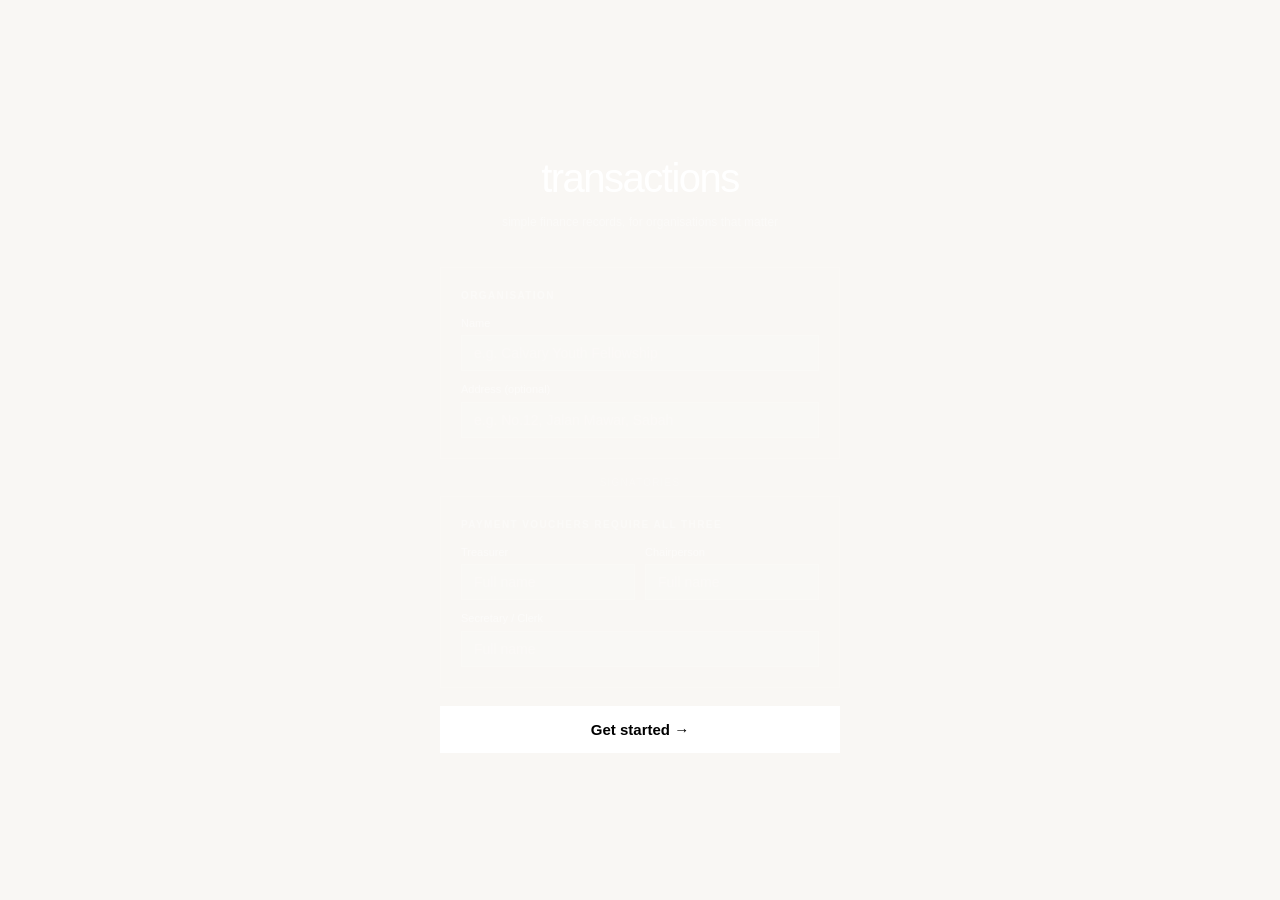
==== commit 07911502: "Update index.html" ====
--- a/index.html
+++ b/index.html
@@ -1,77 +1,1376 @@
 <!DOCTYPE html>
+
 <html lang="en">
 <head>
-<meta charset="UTF-8" />
-<meta name="viewport" content="width=device-width, initial-scale=1.0" />
-<title>Church Ledger</title>
-
-<link rel="manifest" href="manifest.json">
-<link rel="stylesheet" href="css/styles.css">
+<meta charset="UTF-8">
+<meta name="viewport" content="width=device-width,initial-scale=1.0,maximum-scale=1.0,user-scalable=no">
+<meta name="apple-mobile-web-app-capable" content="yes">
+<meta name="apple-mobile-web-app-status-bar-style" content="default">
+<meta name="apple-mobile-web-app-title" content="transactions">
+<meta name="theme-color" content="#f9f7f4">
+<title>transactions</title>
+<style>
+:root{
+  --ink:#1a1814;--ink80:rgba(26,24,20,.8);--ink60:rgba(26,24,20,.6);
+  --ink40:rgba(26,24,20,.4);--ink20:rgba(26,24,20,.2);--ink12:rgba(26,24,20,.12);
+  --ink06:rgba(26,24,20,.06);--ink03:rgba(26,24,20,.03);
+  --paper:#f9f7f4;--white:#fff;--rule:rgba(26,24,20,.1);
+  --pos:#2a6b45;--neg:#c0392b;
+  --r-xs:8px;--r-sm:12px;--r:18px;--r-lg:24px;--r-xl:32px;
+  --sh-sm:0 2px 8px rgba(26,24,20,.07),0 1px 2px rgba(26,24,20,.04);
+  --sh:0 4px 20px rgba(26,24,20,.08),0 1px 4px rgba(26,24,20,.04);
+  --sh-lg:0 12px 40px rgba(26,24,20,.14),0 2px 8px rgba(26,24,20,.06);
+  --nav-h:68px;--safe-b:env(safe-area-inset-bottom,0px);
+  --serif:Georgia,'Times New Roman',serif;
+  --sans:-apple-system,BlinkMacSystemFont,'Helvetica Neue',sans-serif;
+}
+*,*::before,*::after{box-sizing:border-box;margin:0;padding:0}
+html,body{height:100%;overscroll-behavior:none}
+body{font-family:var(--sans);background:var(--paper);color:var(--ink);font-size:15px;line-height:1.5;-webkit-font-smoothing:antialiased;-webkit-tap-highlight-color:transparent}
+input,select,button,textarea{font-family:var(--sans)}
+button{cursor:pointer;border:none;background:none}
+
+/* ONBOARD */
+#onboard{position:fixed;inset:0;z-index:600;background:var(–ink);display:flex;flex-direction:column;align-items:center;justify-content:center;padding:28px 20px;overflow-y:auto}
+.ob-mark{font-family:var(–serif);font-size:40px;color:#fff;letter-spacing:-1.5px;margin-bottom:5px;text-align:center}
+.ob-tag{font-size:12px;color:rgba(255,255,255,.4);margin-bottom:36px;text-align:center}
+.ob-card{background:rgba(255,255,255,.06);border:1px solid rgba(255,255,255,.1);border-radius:var(–r-lg);padding:20px;width:100%;max-width:400px;margin-bottom:10px}
+.ob-slabel{font-size:10px;font-weight:600;letter-spacing:1.4px;text-transform:uppercase;color:rgba(255,255,255,.35);margin-bottom:12px}
+.ob-f{margin-bottom:10px}
+.ob-f:last-child{margin-bottom:0}
+.ob-f label{display:block;font-size:11px;font-weight:500;color:rgba(255,255,255,.45);margin-bottom:4px}
+.ob-f input{width:100%;background:rgba(255,255,255,.08);border:1px solid rgba(255,255,255,.12);border-radius:var(–r-xs);padding:9px 12px;color:#fff;font-size:14px;outline:none;transition:border-color .2s}
+.ob-f input:focus{border-color:rgba(255,255,255,.35)}
+.ob-f input::placeholder{color:rgba(255,255,255,.2)}
+.ob-row{display:grid;grid-template-columns:1fr 1fr;gap:10px}
+.ob-div{font-size:10px;font-weight:500;text-transform:uppercase;letter-spacing:1.2px;color:rgba(255,255,255,.2);text-align:center;padding:6px 0;width:100%;max-width:400px}
+.btn-start{width:100%;max-width:400px;background:#fff;color:var(–ink);border-radius:var(–r-xl);padding:15px;font-size:15px;font-weight:600;margin-top:8px;transition:opacity .2s,transform .15s}
+.btn-start:active{transform:scale(.98)}
+
+/* APP */
+#app{display:none;min-height:100%;padding-bottom:calc(var(–nav-h) + var(–safe-b))}
+
+/* NAV */
+.nav{position:fixed;bottom:0;left:0;right:0;z-index:100;height:calc(var(–nav-h) + var(–safe-b));background:#fff;border-top:1px solid var(–rule);display:flex;align-items:flex-start;padding:10px 0 0}
+.nb{flex:1;display:flex;flex-direction:column;align-items:center;gap:4px;padding:7px 2px;border-radius:var(–r-sm);transition:background .15s}
+.nb:hover{background:var(–ink06)}
+.nb-pip{width:4px;height:4px;border-radius:50%;background:transparent;transition:background .2s}
+.nb.active .nb-pip{background:var(–ink)}
+.nb-icon{font-size:18px;line-height:1;opacity:.3;transition:opacity .2s}
+.nb.active .nb-icon{opacity:1}
+.nb-lbl{font-size:9px;font-weight:600;letter-spacing:.6px;text-transform:uppercase;color:var(–ink40)}
+.nb.active .nb-lbl{color:var(–ink)}
+
+/* PAGES */
+.page{display:none}
+.page.active{display:block}
+
+/* PAGE HEADER */
+.pg-hd{padding:20px 16px 14px;border-bottom:1px solid var(–rule);background:var(–paper);position:sticky;top:0;z-index:20}
+.pg-title{font-family:var(–serif);font-size:25px;letter-spacing:-.5px}
+.pg-sub{font-size:12px;color:var(–ink40);margin-top:2px}
+
+/* HERO */
+.hero{background:var(–ink);margin:12px 16px 0;border-radius:var(–r-xl);padding:24px;position:relative;overflow:hidden;box-shadow:var(–sh-lg)}
+.hero::after{content:’’;position:absolute;inset:0;background:radial-gradient(ellipse at 80% 20%,rgba(255,255,255,.04) 0%,transparent 60%);pointer-events:none}
+.hero-top{display:flex;align-items:center;justify-content:space-between;margin-bottom:14px}
+.hero-wname{font-size:13px;font-weight:500;color:rgba(255,255,255,.5)}
+.hero-badge{font-size:9px;font-weight:600;letter-spacing:.8px;text-transform:uppercase;color:rgba(255,255,255,.3);background:rgba(255,255,255,.08);padding:3px 8px;border-radius:20px}
+.hero-lbl{font-size:11px;color:rgba(255,255,255,.4);margin-bottom:4px}
+.hero-bal{font-family:var(–serif);font-size:48px;color:#fff;letter-spacing:-2px;line-height:.95;margin-bottom:20px}
+.hero-bal .cur{font-size:22px;letter-spacing:-1px;vertical-align:top;margin-top:5px;display:inline-block;opacity:.6}
+.hero-row{display:flex;border-top:1px solid rgba(255,255,255,.08);padding-top:14px}
+.hero-stat{flex:1}
+.hero-stat+.hero-stat{border-left:1px solid rgba(255,255,255,.08);padding-left:16px}
+.hs-lbl{font-size:10px;color:rgba(255,255,255,.35);margin-bottom:3px}
+.hs-val{font-family:var(–serif);font-size:18px;color:#fff;letter-spacing:-.4px}
+
+/* WALLET STRIP */
+.wstrip{display:flex;gap:6px;padding:10px 16px 0;overflow-x:auto;scrollbar-width:none;-webkit-overflow-scrolling:touch}
+.wstrip::-webkit-scrollbar{display:none}
+.wchip{flex-shrink:0;padding:6px 13px;border-radius:var(–r-xl);font-size:12px;font-weight:600;border:1.5px solid var(–rule);background:#fff;color:var(–ink60);cursor:pointer;transition:all .15s;white-space:nowrap}
+.wchip.active{background:var(–ink);color:#fff;border-color:var(–ink)}
+
+/* MONTH NAV */
+.mnav{display:flex;align-items:center;padding:12px 16px 0}
+.mnav-btn{width:30px;height:30px;display:flex;align-items:center;justify-content:center;border-radius:50%;font-size:16px;color:var(–ink40);transition:all .15s}
+.mnav-btn:hover{background:var(–ink06);color:var(–ink)}
+.mnav-lbl{flex:1;text-align:center;font-size:13px;font-weight:500;color:var(–ink80)}
+
+/* P&L STRIP */
+.pl-strip{display:grid;grid-template-columns:1fr 1fr 1fr;gap:7px;padding:8px 16px 0}
+.pl-card{background:#fff;border-radius:var(–r);padding:13px 11px;border:1px solid var(–rule)}
+.pl-lbl{font-size:9px;font-weight:600;letter-spacing:.9px;text-transform:uppercase;color:var(–ink40);margin-bottom:4px}
+.pl-val{font-family:var(–serif);font-size:18px;letter-spacing:-.4px}
+.pl-val.pos{color:var(–pos)}.pl-val.neg{color:var(–neg)}.pl-val.net{color:var(–ink)}
+
+/* SECTION */
+.sec{padding:18px 16px 8px;display:flex;align-items:baseline;justify-content:space-between}
+.sec-t{font-size:11px;font-weight:600;letter-spacing:1px;text-transform:uppercase;color:var(–ink40)}
+.sec-a{font-size:12px;font-weight:500;color:var(–ink40);transition:color .15s}
+.sec-a:hover{color:var(–ink)}
+
+/* TX LIST */
+.txl{padding:0 16px;display:flex;flex-direction:column;gap:1px}
+.txi{background:#fff;padding:13px 15px;display:flex;align-items:center;gap:12px;cursor:pointer;transition:background .12s}
+.txi:first-child{border-radius:var(–r) var(–r) 0 0}
+.txi:last-child{border-radius:0 0 var(–r) var(–r)}
+.txi:only-child{border-radius:var(–r)}
+.txi:hover{background:var(–ink03)}
+.txi-icon{width:34px;height:34px;border-radius:10px;background:var(–ink06);display:flex;align-items:center;justify-content:center;font-size:14px;flex-shrink:0}
+.txi-icon.inc{background:rgba(42,107,69,.08)}
+.txi-icon.exp{background:rgba(192,57,43,.08)}
+.txi-body{flex:1;min-width:0}
+.txi-title{font-size:14px;font-weight:500;white-space:nowrap;overflow:hidden;text-overflow:ellipsis}
+.txi-sub{font-size:11px;color:var(–ink40);margin-top:1px}
+.txi-att{font-size:10px;color:var(–ink40);margin-top:1px}
+.txi-r{text-align:right;flex-shrink:0}
+.txi-amt{font-family:var(–serif);font-size:16px;letter-spacing:-.3px}
+.txi-amt.pos{color:var(–pos)}.txi-amt.neg{color:var(–neg)}
+.txi-ref{font-size:10px;color:var(–ink40);margin-top:1px;font-family:‘Courier New’,monospace}
+.tx-sep{height:1px;background:var(–rule);margin:0 16px}
+
+/* EMPTY */
+.empty{text-align:center;padding:44px 20px;background:#fff;border-radius:var(–r);margin:0 16px}
+.empty-i{font-size:28px;opacity:.15;margin-bottom:10px}
+.empty-t{font-size:14px;font-weight:500;color:var(–ink40)}
+.empty-s{font-size:12px;color:var(–ink40);margin-top:3px;opacity:.7}
+
+/* NEW ENTRY */
+.type-toggle{display:grid;grid-template-columns:1fr 1fr;gap:8px;padding:14px 16px 0}
+.topt{border:1.5px solid var(–rule);border-radius:var(–r);padding:15px;cursor:pointer;transition:all .18s;background:#fff}
+.topt:hover{border-color:var(–ink20)}
+.topt.ai{border-color:var(–pos);background:rgba(42,107,69,.04)}
+.topt.ae{border-color:var(–neg);background:rgba(192,57,43,.04)}
+.topt-icon{font-size:20px;margin-bottom:7px}
+.topt-lbl{font-size:14px;font-weight:600;color:var(–ink)}
+.topt.ai .topt-lbl{color:var(–pos)}.topt.ae .topt-lbl{color:var(–neg)}
+.topt-sub{font-size:11px;color:var(–ink40);margin-top:1px}
+
+/* WALLET PICKER IN FORM */
+.wpick-wrap{padding:12px 16px 0}
+.wpick-box{background:#fff;border:1.5px solid var(–rule);border-radius:var(–r);padding:11px 14px;transition:border-color .2s}
+.wpick-box:focus-within{border-color:var(–ink)}
+.wpick-lbl{font-size:10px;font-weight:600;letter-spacing:.9px;text-transform:uppercase;color:var(–ink40);margin-bottom:7px}
+.wpick-row{display:flex;gap:6px;overflow-x:auto;scrollbar-width:none;-webkit-overflow-scrolling:touch}
+.wpick-row::-webkit-scrollbar{display:none}
+.wpick-chip{flex-shrink:0;padding:5px 11px;border-radius:var(–r-xl);font-size:12px;font-weight:600;border:1.5px solid var(–rule);background:var(–paper);color:var(–ink60);cursor:pointer;transition:all .15s;white-space:nowrap}
+.wpick-chip.active{background:var(–ink);color:#fff;border-color:var(–ink)}
+
+/* AMOUNT */
+.amt-block{padding:14px 16px 0}
+.amt-lbl{font-size:10px;font-weight:600;letter-spacing:1px;text-transform:uppercase;color:var(–ink40);margin-bottom:7px}
+.amt-row{display:flex;align-items:center;background:#fff;border:1.5px solid var(–rule);border-radius:var(–r);padding:3px 16px;transition:border-color .2s}
+.amt-row:focus-within{border-color:var(–ink)}
+.amt-rm{font-family:var(–serif);font-size:20px;color:var(–ink40);padding-right:7px;flex-shrink:0}
+.amt-input{flex:1;background:none;border:none;outline:none;font-family:var(–serif);font-size:34px;letter-spacing:-1px;color:var(–ink);padding:9px 0;width:100%}
+.amt-input::placeholder{color:var(–ink12)}
+
+/* FORM */
+.fblock{padding:10px 16px 0;display:flex;flex-direction:column;gap:7px}
+.f2{display:grid;grid-template-columns:1fr 1fr;gap:7px}
+.field{background:#fff;border:1.5px solid var(–rule);border-radius:var(–r);padding:10px 14px;transition:border-color .2s}
+.field:focus-within{border-color:var(–ink)}
+.field label{display:block;font-size:10px;font-weight:600;letter-spacing:.9px;text-transform:uppercase;color:var(–ink40);margin-bottom:4px}
+.field input,.field select{width:100%;background:none;border:none;outline:none;font-size:14px;color:var(–ink);appearance:none;padding:0}
+.field input::placeholder{color:rgba(26,24,20,.2)}
+.field select{cursor:pointer}
+
+/* ATTACHMENT */
+.att-block{padding:10px 16px 0}
+.att-zone{background:#fff;border:1.5px dashed var(–ink20);border-radius:var(–r);padding:16px;text-align:center;cursor:pointer;transition:all .2s;position:relative}
+.att-zone:hover{border-color:var(–ink);background:var(–ink03)}
+.att-zone input[type=file]{position:absolute;inset:0;opacity:0;cursor:pointer;width:100%;height:100%}
+.att-zone-icon{font-size:22px;opacity:.3;margin-bottom:5px}
+.att-zone-lbl{font-size:13px;font-weight:500;color:var(–ink60)}
+.att-zone-sub{font-size:11px;color:var(–ink40);margin-top:2px}
+.att-items{padding:0 16px;display:flex;flex-direction:column;gap:6px;margin-top:7px}
+.att-item{background:#fff;border:1px solid var(–rule);border-radius:var(–r-sm);padding:9px 12px;display:flex;align-items:center;gap:9px}
+.att-item-ico{font-size:16px;flex-shrink:0}
+.att-item-name{flex:1;font-size:12px;font-weight:500;overflow:hidden;text-overflow:ellipsis;white-space:nowrap}
+.att-item-sz{font-size:11px;color:var(–ink40);flex-shrink:0}
+.att-item-rm{color:var(–neg);font-size:13px;padding:4px;flex-shrink:0}
+.att-thumb{width:100%;border-radius:var(–r-sm);max-height:160px;object-fit:cover;margin-top:4px;display:block}
+
+/* SAVE */
+.btn-save{display:block;width:calc(100% - 32px);margin:14px 16px 0;background:var(–ink);color:#fff;border-radius:var(–r-xl);padding:15px;font-size:15px;font-weight:600;box-shadow:0 4px 20px rgba(26,24,20,.25);transition:opacity .2s,transform .15s}
+.btn-save:active{transform:scale(.98)}
+.btn-clr{display:block;width:calc(100% - 32px);margin:8px 16px 0;padding:11px;font-size:13px;font-weight:500;color:var(–ink40)}
+
+/* AUDIT */
+.audit-nav{background:#fff;padding:12px 16px;display:flex;align-items:center;gap:7px;border-bottom:1px solid var(–rule);flex-wrap:wrap}
+.abtn{display:flex;align-items:center;gap:4px;background:var(–ink);color:#fff;border-radius:var(–r-xl);padding:6px 12px;font-size:11px;font-weight:600;transition:opacity .2s;white-space:nowrap}
+.abtn:hover{opacity:.82}
+.abtn.sec{background:var(–paper);color:var(–ink);border:1.5px solid var(–rule)}
+.abtn.sec:hover{border-color:var(–ink)}
+.astrip{display:flex;gap:0;margin:10px 16px 0;background:#fff;border-radius:var(–r);border:1px solid var(–rule);overflow:hidden}
+.asi{flex:1;padding:12px 8px;border-right:1px solid var(–rule);text-align:center}
+.asi:last-child{border-right:none}
+.asi-lbl{font-size:9px;font-weight:600;text-transform:uppercase;letter-spacing:.8px;color:var(–ink40);margin-bottom:3px}
+.asi-val{font-family:var(–serif);font-size:15px;letter-spacing:-.3px}
+.asi-val.pos{color:var(–pos)}.asi-val.neg{color:var(–neg)}.asi-val.bal{color:var(–ink)}
+.audit-wrap{margin:10px 16px 0;background:#fff;border-radius:var(–r);border:1px solid var(–rule);overflow:hidden;overflow-x:auto}
+.atbl{width:100%;border-collapse:collapse;min-width:480px}
+.atbl thead th{padding:8px 11px;font-size:9px;font-weight:600;text-transform:uppercase;letter-spacing:.8px;color:var(–ink40);text-align:left;border-bottom:1px solid var(–rule);background:var(–paper);white-space:nowrap}
+.atbl tbody td{padding:10px 11px;font-size:12px;border-bottom:1px solid var(–ink03);vertical-align:middle}
+.atbl tbody tr:last-child td{border-bottom:none}
+.atbl tbody tr{cursor:pointer;transition:background .1s}
+.atbl tbody tr:hover td{background:var(–ink03)}
+.atbl tfoot td{padding:10px 11px;font-size:12px;font-weight:600;background:var(–paper);border-top:1px solid var(–rule)}
+.atbl .r{text-align:right}
+.atbl .ref{font-family:‘Courier New’,monospace;font-size:10px;color:var(–ink40)}
+.col-in{color:var(–pos);font-weight:600;font-family:var(–serif)}
+.col-out{color:var(–neg);font-weight:600;font-family:var(–serif)}
+.col-bal{color:var(–ink);font-weight:600;font-family:var(–serif)}
+
+/* RANGE PICKER */
+.range-block{display:none;margin:10px 16px 0;background:#fff;border:1px solid var(–rule);border-radius:var(–r);padding:14px}
+.range-block.open{display:block}
+.range-row{display:grid;grid-template-columns:1fr 1fr;gap:8px;margin-bottom:10px}
+.rfield{background:var(–paper);border:1.5px solid var(–rule);border-radius:var(–r-sm);padding:9px 11px}
+.rfield label{display:block;font-size:9px;font-weight:600;letter-spacing:.9px;text-transform:uppercase;color:var(–ink40);margin-bottom:4px}
+.rfield input{width:100%;background:none;border:none;outline:none;font-size:13px;color:var(–ink)}
+
+/* BUDGET */
+.bud-hero{background:var(–ink);margin:12px 16px 0;border-radius:var(–r-xl);padding:22px;box-shadow:var(–sh-lg);display:flex;align-items:center;justify-content:space-between;gap:14px}
+.bh-lbl{font-size:10px;font-weight:600;letter-spacing:1px;text-transform:uppercase;color:rgba(255,255,255,.35);margin-bottom:4px}
+.bh-pct{font-family:var(–serif);font-size:44px;letter-spacing:-2px;color:#fff;line-height:1}
+.bh-sub{font-size:11px;color:rgba(255,255,255,.35);margin-top:4px}
+.bh-donut{position:relative;width:68px;height:68px;flex-shrink:0}
+.bh-donut svg{transform:rotate(-90deg)}
+.bh-donut-lbl{position:absolute;inset:0;display:flex;align-items:center;justify-content:center;font-size:12px;font-weight:600;color:#fff}
+.bud-list{padding:0 16px;display:flex;flex-direction:column;gap:7px}
+.bud-item{background:#fff;border-radius:var(–r);padding:14px;border:1px solid var(–rule)}
+.bi-hd{display:flex;align-items:baseline;justify-content:space-between;margin-bottom:8px}
+.bi-name{font-size:14px;font-weight:500}
+.bi-pct{font-size:11px;font-weight:600;padding:2px 8px;border-radius:20px}
+.bi-pct.ok{background:rgba(42,107,69,.08);color:var(–pos)}
+.bi-pct.warn{background:rgba(180,120,0,.08);color:#b47800}
+.bi-pct.over{background:rgba(192,57,43,.08);color:var(–neg)}
+.bi-pct.none{background:var(–ink06);color:var(–ink40)}
+.bi-nums{display:flex;justify-content:space-between;font-size:11px;color:var(–ink40);margin-bottom:7px}
+.bi-bar{height:4px;background:var(–ink06);border-radius:2px;overflow:hidden;margin-bottom:10px}
+.bi-fill{height:100%;border-radius:2px;transition:width .6s cubic-bezier(.34,1.4,.64,1)}
+.bi-fill.ok{background:var(–pos)}.bi-fill.warn{background:#b47800}.bi-fill.over{background:var(–neg)}.bi-fill.none{background:var(–ink20)}
+.bi-inp-row{display:flex;align-items:center;gap:7px}
+.bi-cur{font-size:12px;font-weight:500;color:var(–ink40)}
+.bi-inp{flex:1;background:var(–paper);border:1px solid var(–rule);border-radius:var(–r-xs);padding:6px 9px;font-size:13px;color:var(–ink);outline:none;transition:border-color .2s}
+.bi-inp:focus{border-color:var(–ink)}
+.bi-inp::placeholder{color:rgba(26,24,20,.2)}
+.bi-set{background:var(–ink);color:#fff;border-radius:var(–r-xs);padding:6px 12px;font-size:12px;font-weight:600;transition:opacity .2s}
+.bi-set:hover{opacity:.8}
+
+/* WALLETS PAGE */
+.wallets-list{padding:0 16px;display:flex;flex-direction:column;gap:8px}
+.wcard{background:#fff;border:1px solid var(–rule);border-radius:var(–r-lg);padding:17px;cursor:pointer;transition:all .15s;display:flex;align-items:center;justify-content:space-between;gap:12px}
+.wcard:hover{border-color:var(–ink20);box-shadow:var(–sh-sm)}
+.wcard.master{background:var(–ink);border-color:var(–ink)}
+.wc-name{font-size:15px;font-weight:600;margin-bottom:3px}
+.wcard.master .wc-name{color:rgba(255,255,255,.6)}
+.wc-bal{font-family:var(–serif);font-size:22px;letter-spacing:-.5px}
+.wcard.master .wc-bal{color:#fff}
+.wc-bal.pos{color:var(–pos)}.wc-bal.zero{color:var(–ink40)}
+.wc-cnt{font-size:11px;color:var(–ink40);margin-top:3px}
+.wcard.master .wc-cnt{color:rgba(255,255,255,.3)}
+.wc-arr{font-size:18px;opacity:.2}
+.wcard.master .wc-arr{color:#fff;opacity:.3}
+.btn-add-w{display:flex;align-items:center;justify-content:center;gap:8px;width:100%;padding:15px;border:1.5px dashed var(–ink20);border-radius:var(–r-lg);background:transparent;color:var(–ink60);font-size:14px;font-weight:500;transition:all .2s}
+.btn-add-w:hover{border-color:var(–ink);color:var(–ink)}
+
+/* SHEET */
+.overlay{position:fixed;inset:0;z-index:400;background:rgba(26,24,20,.4);backdrop-filter:blur(2px);display:none;align-items:flex-end;justify-content:center}
+.overlay.open{display:flex}
+.sheet{background:#fff;border-radius:var(–r-xl) var(–r-xl) 0 0;width:100%;max-width:600px;max-height:92vh;overflow-y:auto;padding-bottom:calc(20px + var(–safe-b));box-shadow:0 -12px 48px rgba(26,24,20,.18);animation:shUp .26s cubic-bezier(.32,1,.4,1)}
+@keyframes shUp{from{transform:translateY(48px);opacity:0}to{transform:translateY(0);opacity:1}}
+.sh-pull{width:32px;height:3px;border-radius:2px;background:var(–ink20);margin:11px auto 0}
+.sh-hd{display:flex;align-items:flex-start;justify-content:space-between;padding:13px 20px 11px;border-bottom:1px solid var(–rule)}
+.sh-title{font-size:16px;font-weight:600;letter-spacing:-.2px}
+.sh-ref{font-size:11px;color:var(–ink40);font-family:‘Courier New’,monospace;margin-top:2px}
+.sh-x{width:27px;height:27px;border-radius:50%;background:var(–ink06);color:var(–ink40);display:flex;align-items:center;justify-content:center;font-size:13px;flex-shrink:0;transition:all .15s}
+.sh-x:hover{background:var(–ink12);color:var(–ink)}
+.sh-amt-block{padding:16px 20px 13px;border-bottom:1px solid var(–rule)}
+.sh-amt-lbl{font-size:10px;font-weight:600;letter-spacing:.9px;text-transform:uppercase;color:var(–ink40);margin-bottom:4px}
+.sh-amt-val{font-family:var(–serif);font-size:36px;letter-spacing:-1.5px;line-height:1}
+.sh-amt-val.pos{color:var(–pos)}.sh-amt-val.neg{color:var(–neg)}
+.drow{display:flex;padding:9px 20px;border-bottom:1px solid var(–ink03);gap:13px}
+.drow:last-of-type{border-bottom:1px solid var(–rule)}
+.dk{font-size:11px;font-weight:500;color:var(–ink40);width:115px;flex-shrink:0;padding-top:1px}
+.dv{font-size:13px;color:var(–ink);flex:1}
+.sh-att-block{padding:12px 20px;border-bottom:1px solid var(–rule)}
+.sh-att-lbl{font-size:10px;font-weight:600;letter-spacing:.9px;text-transform:uppercase;color:var(–ink40);margin-bottom:9px}
+.sh-att-img{width:100%;border-radius:var(–r-sm);max-height:200px;object-fit:cover;cursor:pointer;display:block;margin-bottom:6px}
+.sh-att-doc{display:flex;align-items:center;gap:9px;background:var(–paper);border-radius:var(–r-sm);padding:9px 12px;margin-bottom:6px}
+.sh-att-doc-ico{font-size:20px}
+.sh-att-doc-name{font-size:13px;font-weight:500;flex:1;overflow:hidden;text-overflow:ellipsis;white-space:nowrap}
+.sh-actions{display:flex;gap:7px;padding:13px 20px 0;flex-wrap:wrap}
+.btn-sh-p{flex:1;background:var(–ink);color:#fff;border-radius:var(–r-xl);padding:12px;font-size:14px;font-weight:600;display:flex;align-items:center;justify-content:center;gap:5px;transition:opacity .2s}
+.btn-sh-p:hover{opacity:.85}
+.btn-sh-g{background:var(–ink06);color:var(–ink40);border-radius:var(–r-xl);padding:12px 16px;font-size:13px;font-weight:500;transition:all .15s}
+.btn-sh-g:hover{background:var(–ink12);color:var(–neg)}
+
+/* SETTINGS */
+.sform{padding:14px 20px;display:flex;flex-direction:column;gap:8px}
+
+/* VOUCHER */
+@media print{body>*:not(#vp){display:none!important}#vp{display:block!important}@page{margin:16mm 18mm;size:A4}}
+#vp{display:none;position:fixed;inset:0;z-index:9999;background:#fff;overflow-y:auto}
+.vpage{font-family:Georgia,serif;color:#1a1814;max-width:680px;margin:0 auto;padding:38px 42px}
+.v-hd{display:flex;justify-content:space-between;align-items:flex-start;padding-bottom:16px;border-bottom:2px solid #1a1814;margin-bottom:20px}
+.v-org{font-size:17px;font-weight:700}
+.v-org-sub{font-size:11px;color:#888;margin-top:3px;line-height:1.5}
+.v-type{text-align:right}
+.v-type-lbl{font-size:19px;font-weight:700;letter-spacing:1.5px;text-transform:uppercase}
+.v-type-lbl.inc{color:#2a6b45}.v-type-lbl.exp{color:#c0392b}
+.v-ref{font-family:‘Courier New’,monospace;font-size:11px;color:#888;margin-top:4px}
+.v-meta{display:flex;flex-wrap:wrap;border:1px solid #e8e5e0;border-radius:6px;overflow:hidden;margin-bottom:16px}
+.v-mi{flex:1;min-width:120px;padding:10px 13px;border-right:1px solid #e8e5e0}
+.v-mi:last-child{border-right:none}
+.v-mi-lbl{font-size:9px;text-transform:uppercase;letter-spacing:1.1px;color:#aaa;margin-bottom:3px;font-family:Arial,sans-serif}
+.v-mi-val{font-size:13px;font-weight:600}
+.v-desc{border:1px solid #e8e5e0;border-radius:6px;padding:12px 14px;margin-bottom:16px}
+.v-desc-lbl{font-size:9px;text-transform:uppercase;letter-spacing:1.1px;color:#aaa;margin-bottom:6px;font-family:Arial,sans-serif}
+.v-desc-txt{font-size:15px;line-height:1.5}
+.v-desc-notes{font-size:11px;color:#888;margin-top:6px;line-height:1.6}
+.v-amt{background:#f4f2ef;border-radius:6px;padding:13px 16px;margin-bottom:20px;display:flex;justify-content:space-between;align-items:center}
+.v-amt-lbl{font-size:9px;text-transform:uppercase;letter-spacing:1.1px;color:#888;font-family:Arial,sans-serif}
+.v-amt-words{font-size:12px;color:#666;margin-top:4px;font-style:italic}
+.v-amt-fig{font-size:29px;font-weight:700}
+.v-amt-fig.inc{color:#2a6b45}.v-amt-fig.exp{color:#c0392b}
+.v-sigs{display:flex;gap:20px}
+.v-sig{flex:1}
+.v-sig-line{border-top:1px solid #555;padding-top:7px;margin-top:54px}
+.v-sig-name{font-size:12px;font-weight:700}
+.v-sig-role{font-size:10px;color:#888;margin-top:2px;font-family:Arial,sans-serif}
+.v-foot{text-align:center;margin-top:32px;padding-top:10px;border-top:1px solid #eee;font-size:9px;color:#ccc;font-family:Arial,sans-serif}
+
+/* TOAST */
+.toast{position:fixed;bottom:calc(var(–nav-h) + var(–safe-b) + 12px);left:50%;transform:translateX(-50%);background:var(–ink);color:#fff;padding:9px 18px;border-radius:var(–r-xl);font-size:13px;font-weight:500;white-space:nowrap;z-index:500;box-shadow:var(–sh-lg);display:none;animation:tIn .2s ease}
+@keyframes tIn{from{opacity:0;transform:translateX(-50%) translateY(6px)}to{opacity:1;transform:translateX(-50%) translateY(0)}}
+.sp{height:20px}
+</style>
 
 </head>
 <body>
 
+<!-- ONBOARD -->
+
+<div id="onboard">
+  <div class="ob-mark">transactions</div>
+  <div class="ob-tag">simple finance records, for organisations that matter</div>
+  <div class="ob-card">
+    <div class="ob-slabel">Organisation</div>
+    <div class="ob-f"><label>Name</label><input id="ob-org" placeholder="e.g. Calvary Youth Fellowship"></div>
+    <div class="ob-f"><label>Address (optional)</label><input id="ob-addr" placeholder="e.g. No.12, Jalan Mawar, Sabah"></div>
+  </div>
+  <div class="ob-div">Signatories</div>
+  <div class="ob-card">
+    <div class="ob-slabel">Payment vouchers require all three</div>
+    <div class="ob-row">
+      <div class="ob-f"><label>Treasurer</label><input id="ob-treas" placeholder="Full name"></div>
+      <div class="ob-f"><label>Chairperson</label><input id="ob-chair" placeholder="Full name"></div>
+    </div>
+    <div class="ob-f"><label>Secretary / Clerk</label><input id="ob-clerk" placeholder="Full name"></div>
+  </div>
+  <button class="btn-start" onclick="startApp()">Get started →</button>
+</div>
+
+<!-- APP -->
+
 <div id="app">
 
-    <!-- LOCK SCREEN -->
-    <div id="lockScreen" class="screen active">
-        <div class="lock-container">
-            <h2>Enter PIN</h2>
-            <input type="password" id="pinInput" maxlength="6" />
-            <button onclick="unlock()">Unlock</button>
-        </div>
-    </div>
-
-    <!-- MAIN APP -->
-    <div id="mainApp" class="hidden">
-
-        <header>
-            <h1 id="orgName">Organisation</h1>
-            <button onclick="toggleTheme()">🌙</button>
-        </header>
-
-        <div id="dashboard" class="screen active">
-            <div class="card balance-card">
-                <h2>Total Balance</h2>
-                <h1 id="totalBalance">0.00</h1>
-            </div>
-
-            <div class="card">
-                <p>Income This Month</p>
-                <h3 id="monthIncome">0.00</h3>
-            </div>
-
-            <div class="card">
-                <p>Expense This Month</p>
-                <h3 id="monthExpense">0.00</h3>
-            </div>
-        </div>
-
-        <div id="transactions" class="screen">
-            <div id="transactionList"></div>
-        </div>
-
-        <div id="settings" class="screen">
-            <button onclick="logout()">Logout</button>
-        </div>
-
-        <!-- Floating Add Button -->
-        <button class="fab" onclick="openAddModal()">+</button>
-
-        <!-- Bottom Nav -->
-        <nav>
-            <button onclick="navigate('dashboard')">Home</button>
-            <button onclick="navigate('transactions')">Transactions</button>
-            <button onclick="navigate('settings')">Settings</button>
-        </nav>
-
-    </div>
-
+<!-- OVERVIEW -->
+
+<div class="page active" id="pg-overview">
+  <div class="hero" id="hero-card">
+    <div class="hero-top">
+      <div class="hero-wname" id="hero-wname">All Wallets</div>
+      <div style="display:flex;align-items:center;gap:8px">
+        <div class="hero-badge" id="hero-badge">master</div>
+        <button onclick="openSettings()" style="background:rgba(255,255,255,.12);border:none;border-radius:50%;width:26px;height:26px;color:rgba(255,255,255,.6);font-size:13px;cursor:pointer;display:flex;align-items:center;justify-content:center">&#9881;</button>
+      </div>
+    </div>
+    <div class="hero-lbl">current balance</div>
+    <div class="hero-bal"><span class="cur">RM</span><span id="hero-bal">0.00</span></div>
+    <div class="hero-row">
+      <div class="hero-stat"><div class="hs-lbl">All time in</div><div class="hs-val" id="hero-in">RM 0</div></div>
+      <div class="hero-stat"><div class="hs-lbl">All time out</div><div class="hs-val" id="hero-out">RM 0</div></div>
+    </div>
+  </div>
+  <div class="wstrip" id="wstrip"></div>
+  <div class="mnav">
+    <button class="mnav-btn" onclick="changeOvM(-1)">&#8249;</button>
+    <div class="mnav-lbl" id="ov-mlbl"></div>
+    <button class="mnav-btn" onclick="changeOvM(1)">&#8250;</button>
+  </div>
+  <div class="pl-strip">
+    <div class="pl-card"><div class="pl-lbl">Income</div><div class="pl-val pos" id="pl-in">RM 0</div></div>
+    <div class="pl-card"><div class="pl-lbl">Expenses</div><div class="pl-val neg" id="pl-out">RM 0</div></div>
+    <div class="pl-card"><div class="pl-lbl">Net</div><div class="pl-val net" id="pl-net">RM 0</div></div>
+  </div>
+  <div class="sec"><div class="sec-t">Transactions</div><button class="sec-a" onclick="goPage('audit')">audit →</button></div>
+  <div class="txl" id="ov-list"></div>
+  <div class="sp"></div>
 </div>
 
-<script src="js/db.js"></script>
-<script src="js/auth.js"></script>
-<script src="js/app.js"></script>
+<!-- NEW ENTRY -->
+
+<div class="page" id="pg-new">
+  <div class="pg-hd">
+    <div class="pg-title">new entry</div>
+    <div class="pg-sub" id="new-sub">Select wallet &amp; type below</div>
+  </div>
+  <div class="wpick-wrap">
+    <div class="wpick-box">
+      <div class="wpick-lbl">Wallet</div>
+      <div class="wpick-row" id="wpick-row"></div>
+    </div>
+  </div>
+  <div class="type-toggle">
+    <div class="topt" id="topt-income" onclick="pickType('income')">
+      <div class="topt-icon">&#8593;</div>
+      <div class="topt-lbl">Income</div>
+      <div class="topt-sub">money in</div>
+    </div>
+    <div class="topt" id="topt-expense" onclick="pickType('expense')">
+      <div class="topt-icon">&#8595;</div>
+      <div class="topt-lbl">Expense</div>
+      <div class="topt-sub">money out</div>
+    </div>
+  </div>
+  <div class="amt-block">
+    <div class="amt-lbl">Amount</div>
+    <div class="amt-row">
+      <span class="amt-rm">RM</span>
+      <input class="amt-input" id="f-amount" type="number" step="0.01" min="0" placeholder="0.00">
+    </div>
+  </div>
+  <div class="fblock">
+    <div class="f2">
+      <div class="field"><label>Date</label><input id="f-date" type="date"></div>
+      <div class="field"><label>Category</label>
+        <select id="f-cat">
+          <option value="">Select&#8230;</option>
+          <optgroup label="Income">
+            <option>Tithes &amp; Offering</option><option>Donations</option>
+            <option>Event Collections</option><option>Programme Fees</option>
+            <option>Fundraising</option><option>Grants Received</option><option>Other Income</option>
+          </optgroup>
+          <optgroup label="Expenses">
+            <option>Worship &amp; Music</option><option>Youth Ministry</option>
+            <option>Outreach / Mission</option><option>Operations</option>
+            <option>Building &amp; Maintenance</option><option>Administration</option>
+            <option>Events &amp; Programs</option><option>Welfare</option>
+            <option>Staff / Honorarium</option><option>Other Expenses</option>
+          </optgroup>
+        </select>
+      </div>
+    </div>
+    <div class="field"><label>Description</label><input id="f-desc" type="text" placeholder="What is this for?"></div>
+    <div class="f2">
+      <div class="field"><label>Received / Requested by</label><input id="f-req" type="text" placeholder="Name"></div>
+      <div class="field"><label>Payment method</label>
+        <select id="f-method">
+          <option value="">Select&#8230;</option>
+          <option>Cash</option><option>Cheque</option><option>Bank Transfer</option>
+          <option>Online Banking</option><option>DuitNow / QR</option>
+        </select>
+      </div>
+    </div>
+    <div class="field"><label>Cheque / Transfer reference</label><input id="f-cheque" type="text" placeholder="e.g. CHQ 012345"></div>
+    <div class="field"><label>Supporting document reference</label><input id="f-support" type="text" placeholder="e.g. Invoice INV-001"></div>
+  </div>
+  <div class="att-block">
+    <div class="att-zone">
+      <input type="file" id="att-input" accept="image/*,application/pdf" multiple onchange="handleAtt(this)">
+      <div class="att-zone-icon">&#128206;</div>
+      <div class="att-zone-lbl">Attach supporting document</div>
+      <div class="att-zone-sub">Photo or PDF &#8212; tap to browse or photograph</div>
+    </div>
+  </div>
+  <div class="att-items" id="att-preview"></div>
+  <button class="btn-save" onclick="saveEntry()">Save &amp; generate voucher</button>
+  <button class="btn-clr" onclick="clearForm()">Clear</button>
+  <div class="sp"></div>
+</div>
+
+<!-- AUDIT -->
+
+<div class="page" id="pg-audit">
+  <div class="pg-hd" style="padding-bottom:0;border-bottom:none">
+    <div class="pg-title">audit trail</div>
+  </div>
+  <div class="audit-nav">
+    <button class="mnav-btn" onclick="changeAuditM(-1)" style="width:30px;height:30px">&#8249;</button>
+    <div class="mnav-lbl" id="audit-mlbl" style="flex:1;text-align:center"></div>
+    <button class="mnav-btn" onclick="changeAuditM(1)" style="width:30px;height:30px">&#8250;</button>
+    <button class="abtn sec" onclick="toggleRange()">&#8595; Range</button>
+    <button class="abtn" onclick="export12()">&#8595; Full year</button>
+  </div>
+  <div class="wstrip" id="audit-wstrip" style="padding-top:8px"></div>
+  <div class="range-block" id="range-block">
+    <div class="range-row">
+      <div class="rfield"><label>From</label><input type="date" id="r-from"></div>
+      <div class="rfield"><label>To</label><input type="date" id="r-to"></div>
+    </div>
+    <button class="abtn" style="width:100%;justify-content:center" onclick="exportRange()">&#8595; Export this range</button>
+  </div>
+  <div class="astrip">
+    <div class="asi"><div class="asi-lbl">Opening</div><div class="asi-val bal" id="as-open">0.00</div></div>
+    <div class="asi"><div class="asi-lbl">In</div><div class="asi-val pos" id="as-in">0.00</div></div>
+    <div class="asi"><div class="asi-lbl">Out</div><div class="asi-val neg" id="as-out">0.00</div></div>
+    <div class="asi"><div class="asi-lbl">Closing</div><div class="asi-val bal" id="as-close">0.00</div></div>
+  </div>
+  <div class="audit-wrap">
+    <table class="atbl">
+      <thead><tr><th>Date</th><th>Ref</th><th>Wallet</th><th>Description</th><th>Method</th><th class="r">In (RM)</th><th class="r">Out (RM)</th><th class="r">Balance</th></tr></thead>
+      <tbody id="audit-body"></tbody>
+      <tfoot id="audit-foot"></tfoot>
+    </table>
+  </div>
+  <div class="sp"></div>
+</div>
+
+<!-- BUDGET -->
+
+<div class="page" id="pg-budget">
+  <div class="pg-hd" style="border-bottom:none">
+    <div class="pg-title">budget</div>
+    <div class="pg-sub">year-to-date vs annual targets</div>
+  </div>
+  <div class="bud-hero">
+    <div>
+      <div class="bh-lbl">Budget used</div>
+      <div class="bh-pct" id="bh-pct">&#8212;</div>
+      <div class="bh-sub" id="bh-sub">Set budgets below</div>
+    </div>
+    <div class="bh-donut">
+      <svg width="68" height="68" viewBox="0 0 68 68">
+        <circle cx="34" cy="34" r="26" fill="none" stroke="rgba(255,255,255,.12)" stroke-width="7"/>
+        <circle cx="34" cy="34" r="26" fill="none" stroke="rgba(255,255,255,.85)" stroke-width="7"
+          stroke-linecap="round" id="donut-arc" stroke-dasharray="163.4" stroke-dashoffset="163.4"/>
+      </svg>
+      <div class="bh-donut-lbl" id="donut-lbl">&#8212;</div>
+    </div>
+  </div>
+  <div class="sec">
+    <div class="sec-t">By category</div>
+    <button class="abtn" onclick="exportBudget()">&#8595; PDF</button>
+  </div>
+  <div class="bud-list" id="bud-list"></div>
+  <div class="sp"></div>
+</div>
+
+<!-- WALLETS -->
+
+<div class="page" id="pg-wallets">
+  <div class="pg-hd">
+    <div class="pg-title">wallets</div>
+    <div class="pg-sub">separate pockets of money</div>
+  </div>
+  <div style="padding:0 16px">
+    <div class="wcard master" onclick="selectWallet('__all__');goPage('overview')">
+      <div>
+        <div class="wc-name">All Wallets</div>
+        <div class="wc-bal" id="master-bal">RM 0.00</div>
+        <div class="wc-cnt" id="master-cnt">0 transactions</div>
+      </div>
+      <div class="wc-arr">&#8594;</div>
+    </div>
+  </div>
+  <div class="sec"><div class="sec-t">Your Wallets</div></div>
+  <div class="wallets-list" id="wallets-list"></div>
+  <div style="padding:10px 16px 0">
+    <button class="btn-add-w" onclick="openAddWallet()">&#xFF0B;&nbsp;&nbsp;New wallet</button>
+  </div>
+  <div class="sp"></div>
+</div>
+
+<!-- NAV -->
+
+<nav class="nav">
+  <button class="nb active" id="nav-overview" onclick="goPage('overview')">
+    <div class="nb-pip"></div><div class="nb-icon">&#9645;</div><div class="nb-lbl">Overview</div>
+  </button>
+  <button class="nb" id="nav-new" onclick="goPage('new')">
+    <div class="nb-pip"></div><div class="nb-icon">&#xFF0B;</div><div class="nb-lbl">New</div>
+  </button>
+  <button class="nb" id="nav-audit" onclick="goPage('audit')">
+    <div class="nb-pip"></div><div class="nb-icon">&#8801;</div><div class="nb-lbl">Audit</div>
+  </button>
+  <button class="nb" id="nav-budget" onclick="goPage('budget')">
+    <div class="nb-pip"></div><div class="nb-icon">&#9675;</div><div class="nb-lbl">Budget</div>
+  </button>
+  <button class="nb" id="nav-wallets" onclick="goPage('wallets')">
+    <div class="nb-pip"></div><div class="nb-icon">&#9672;</div><div class="nb-lbl">Wallets</div>
+  </button>
+</nav>
+</div><!-- end app -->
+
+<!-- TX DETAIL SHEET -->
+
+<div class="overlay" id="tx-ov" onclick="cls('tx-ov')">
+  <div class="sheet" onclick="event.stopPropagation()">
+    <div class="sh-pull"></div>
+    <div class="sh-hd">
+      <div><div class="sh-title" id="sh-title"></div><div class="sh-ref" id="sh-ref"></div></div>
+      <button class="sh-x" onclick="cls('tx-ov')">&#10005;</button>
+    </div>
+    <div class="sh-amt-block">
+      <div class="sh-amt-lbl" id="sh-amt-lbl">Amount</div>
+      <div class="sh-amt-val" id="sh-amt-val"></div>
+    </div>
+    <div id="sh-body"></div>
+    <div id="sh-att"></div>
+    <div class="sh-actions" id="sh-actions"></div>
+  </div>
+</div>
+
+<!-- ADD/EDIT WALLET SHEET -->
+
+<div class="overlay" id="w-ov" onclick="cls('w-ov')">
+  <div class="sheet" onclick="event.stopPropagation()">
+    <div class="sh-pull"></div>
+    <div class="sh-hd">
+      <div><div class="sh-title" id="w-sh-title">New Wallet</div></div>
+      <button class="sh-x" onclick="cls('w-ov')">&#10005;</button>
+    </div>
+    <div class="sform">
+      <div class="field"><label>Wallet name</label><input id="w-name" type="text" placeholder="e.g. Fundraising 2026, Camp Fund"></div>
+      <div class="field"><label>Description (optional)</label><input id="w-desc" type="text" placeholder="What is this wallet for?"></div>
+    </div>
+    <div class="sh-actions">
+      <button class="btn-sh-p" onclick="saveWallet()">Create wallet</button>
+    </div>
+  </div>
+</div>
+
+<!-- SETTINGS SHEET -->
+
+<div class="overlay" id="set-ov" onclick="cls('set-ov')">
+  <div class="sheet" onclick="event.stopPropagation()">
+    <div class="sh-pull"></div>
+    <div class="sh-hd">
+      <div><div class="sh-title">Settings</div><div class="sh-ref">Organisation &amp; signatories</div></div>
+      <button class="sh-x" onclick="cls('set-ov')">&#10005;</button>
+    </div>
+    <div class="sform">
+      <div class="field"><label>Organisation name</label><input id="st-org" type="text"></div>
+      <div class="field"><label>Address</label><input id="st-addr" type="text"></div>
+      <div class="f2">
+        <div class="field"><label>Treasurer</label><input id="st-treas" type="text"></div>
+        <div class="field"><label>Chairperson</label><input id="st-chair" type="text"></div>
+      </div>
+      <div class="field"><label>Secretary / Clerk</label><input id="st-clerk" type="text"></div>
+    </div>
+    <div class="sh-actions" style="flex-direction:column">
+      <button class="btn-sh-p" onclick="saveSettings()">Save changes</button>
+      <button class="btn-sh-g" style="width:100%;text-align:center;margin-top:6px;color:var(--neg)" onclick="resetAll()">Reset all data</button>
+    </div>
+  </div>
+</div>
+
+<div id="vp"></div>
+<div class="toast" id="toast"></div>
+
+<script>
+var C={org:'',addr:'',treas:'',chair:'',clerk:''};
+var wallets=[];
+var txs=[];
+var budgets={};
+var cnt={income:0,expense:0};
+var selType='';
+var selWid='';
+var ovWid='__all__';
+var audWid='__all__';
+var pendAtt=[];
+var editWid=null;
+var ovM=new Date();ovM.setDate(1);
+var audM=new Date();audM.setDate(1);
+
+var MO=['January','February','March','April','May','June','July','August','September','October','November','December'];
+var ECATS=['Worship & Music','Youth Ministry','Outreach / Mission','Operations','Building & Maintenance','Administration','Events & Programs','Welfare','Staff / Honorarium','Other Expenses'];
+
+// STORAGE
+var LS={
+  save:function(){
+    try{
+      localStorage.setItem('tx_c',JSON.stringify(C));
+      localStorage.setItem('tx_w',JSON.stringify(wallets));
+      localStorage.setItem('tx_t',JSON.stringify(txs));
+      localStorage.setItem('tx_b',JSON.stringify(budgets));
+      localStorage.setItem('tx_n',JSON.stringify(cnt));
+    }catch(e){toast('Storage full!');}
+  },
+  load:function(){
+    try{
+      var c=localStorage.getItem('tx_c');
+      if(!c)return false;
+      C=Object.assign({},C,JSON.parse(c));
+      wallets=JSON.parse(localStorage.getItem('tx_w')||'[]');
+      txs=JSON.parse(localStorage.getItem('tx_t')||'[]');
+      budgets=JSON.parse(localStorage.getItem('tx_b')||'{}');
+      cnt=Object.assign({},cnt,JSON.parse(localStorage.getItem('tx_n')||'{}'));
+      return true;
+    }catch(e){return false;}
+  },
+  clear:function(){['tx_c','tx_w','tx_t','tx_b','tx_n'].forEach(function(k){localStorage.removeItem(k);});}
+};
+
+// BOOT
+window.addEventListener('DOMContentLoaded',function(){
+  if(LS.load()&&C.org){g('onboard').style.display='none';launch();}
+});
+
+// HELPERS
+function g(id){return document.getElementById(id);}
+function fmt(n){return 'RM '+Math.abs(n).toLocaleString('en-MY',{minimumFractionDigits:2,maximumFractionDigits:2});}
+function fmtN(n){return Math.abs(n).toLocaleString('en-MY',{minimumFractionDigits:2,maximumFractionDigits:2});}
+function fmtS(n){var a=Math.abs(n);return 'RM '+(a>=1000?(a/1000).toFixed(1)+'k':a.toLocaleString('en-MY',{minimumFractionDigits:2}));}
+function cls(id){g(id).classList.remove('open');}
+
+function genRef(type){
+  var y=new Date().getFullYear();
+  cnt[type]++;
+  return (type==='income'?'RV':'PV')+'-'+y+'-'+String(cnt[type]).padStart(3,'0');
+}
+
+function wName(id){
+  if(id==='__all__')return'All Wallets';
+  var w=wallets.find(function(x){return x.id===id;});
+  return w?w.name:'Unknown';
+}
+
+function sortedTxs(wid){
+  var base=txs.slice().sort(function(a,b){return new Date(a.date)-new Date(b.date);});
+  if(wid==='__all__')return base;
+  return base.filter(function(t){return t.walletId===wid;});
+}
+
+function mTxs(wid,mo){
+  var m=mo.getMonth(),y=mo.getFullYear();
+  return sortedTxs(wid).filter(function(t){var d=new Date(t.date);return d.getMonth()===m&&d.getFullYear()===y;});
+}
+
+function rangeTxs(wid,from,to){
+  var f=new Date(from),te=new Date(to);te.setHours(23,59,59);
+  return sortedTxs(wid).filter(function(t){var d=new Date(t.date);return d>=f&&d<=te;});
+}
+
+function openBal(wid,mo){
+  var b=0;
+  sortedTxs(wid).forEach(function(t){
+    if(new Date(t.date)<mo)b+=t.type==='income'?t.amount:-t.amount;
+  });
+  return b;
+}
+
+function wBal(wid){
+  return sortedTxs(wid).reduce(function(s,t){return s+(t.type==='income'?t.amount:-t.amount);},0);
+}
+
+function n2w(n){
+  if(n===0)return'Zero';
+  var o=['','One','Two','Three','Four','Five','Six','Seven','Eight','Nine','Ten','Eleven','Twelve','Thirteen','Fourteen','Fifteen','Sixteen','Seventeen','Eighteen','Nineteen'];
+  var t=['','','Twenty','Thirty','Forty','Fifty','Sixty','Seventy','Eighty','Ninety'];
+  if(n<20)return o[n];
+  if(n<100)return t[Math.floor(n/10)]+(n%10?' '+o[n%10]:'');
+  if(n<1000)return o[Math.floor(n/100)]+' Hundred'+(n%100?' '+n2w(n%100):'');
+  if(n<1000000)return n2w(Math.floor(n/1000))+' Thousand'+(n%1000?' '+n2w(n%1000):'');
+  return n2w(Math.floor(n/1000000))+' Million'+(n%1000000?' '+n2w(n%1000000):'');
+}
+function amtW(a){var r=Math.floor(a),s=Math.round((a-r)*100);return n2w(r)+' Ringgit'+(s>0?' and '+n2w(s)+' Sen':'')+' Only';}
+
+// ONBOARDING
+function startApp(){
+  C.org=g('ob-org').value.trim()||'My Organisation';
+  C.addr=g('ob-addr').value.trim();
+  C.treas=g('ob-treas').value.trim()||'Treasurer';
+  C.chair=g('ob-chair').value.trim()||'Chairperson';
+  C.clerk=g('ob-clerk').value.trim()||'Secretary';
+  if(!wallets.length)wallets.push({id:'w_default',name:'General Fund',desc:''});
+  LS.save();
+  g('onboard').style.display='none';
+  launch();
+}
+
+function launch(){
+  g('app').style.display='block';
+  g('f-date').valueAsDate=new Date();
+  renderStrips();
+  renderOverview();
+  renderBudget();
+  renderWallets();
+}
+
+// NAV
+function goPage(id){
+  document.querySelectorAll('.page').forEach(function(p){p.classList.remove('active');});
+  document.querySelectorAll('.nb').forEach(function(n){n.classList.remove('active');});
+  g('pg-'+id).classList.add('active');
+  var nb=g('nav-'+id);if(nb)nb.classList.add('active');
+  if(id==='overview')renderOverview();
+  if(id==='audit')renderAudit();
+  if(id==='budget')renderBudget();
+  if(id==='wallets')renderWallets();
+  if(id==='new')renderWPicker();
+}
+
+// WALLET STRIPS
+function renderStrips(){
+  // overview strip
+  var strip=g('wstrip');
+  strip.innerHTML='';
+  makeChip(strip,'__all__','All Wallets',ovWid,'selectWallet');
+  wallets.forEach(function(w){makeChip(strip,w.id,w.name,ovWid,'selectWallet');});
+  // audit strip
+  var astrip=g('audit-wstrip');
+  astrip.innerHTML='';
+  makeChip(astrip,'__all__','All Wallets',audWid,'selectAuditW');
+  wallets.forEach(function(w){makeChip(astrip,w.id,w.name,audWid,'selectAuditW');});
+}
+
+function makeChip(parent,id,name,activeId,fn){
+  var d=document.createElement('div');
+  d.className='wchip'+(id===activeId?' active':'');
+  d.textContent=name;
+  d.onclick=function(){window[fn](id);};
+  parent.appendChild(d);
+}
+
+function selectWallet(id){ovWid=id;renderStrips();renderOverview();}
+function selectAuditW(id){audWid=id;renderStrips();renderAudit();}
+
+function renderWPicker(){
+  if(!wallets.length)return;
+  if(!selWid||!wallets.find(function(w){return w.id===selWid;}))selWid=wallets[0].id;
+  var row=g('wpick-row');
+  row.innerHTML=wallets.map(function(w){
+    return '<div class="wpick-chip'+(selWid===w.id?' active':'')+'" onclick="pickW(\''+w.id+'\')">'+w.name+'</div>';
+  }).join('');
+  g('new-sub').textContent=wName(selWid);
+}
+
+function pickW(id){
+  selWid=id;
+  g('new-sub').textContent=wName(id);
+  document.querySelectorAll('.wpick-chip').forEach(function(c){c.classList.remove('active');});
+  document.querySelectorAll('.wpick-chip').forEach(function(c){if(c.textContent===wName(id))c.classList.add('active');});
+}
+
+// OVERVIEW
+function changeOvM(d){ovM.setMonth(ovM.getMonth()+d);renderOverview();}
+
+function renderOverview(){
+  var all=sortedTxs(ovWid);
+  var tIn=all.filter(function(t){return t.type==='income';}).reduce(function(s,t){return s+t.amount;},0);
+  var tOut=all.filter(function(t){return t.type==='expense';}).reduce(function(s,t){return s+t.amount;},0);
+  var bal=tIn-tOut;
+  g('hero-bal').textContent=fmtN(bal);
+  g('hero-in').textContent=fmtS(tIn);
+  g('hero-out').textContent=fmtS(tOut);
+  g('hero-wname').textContent=wName(ovWid);
+  g('hero-badge').textContent=ovWid==='__all__'?'master':'wallet';
+  g('ov-mlbl').textContent=MO[ovM.getMonth()]+' '+ovM.getFullYear();
+
+  var mx=mTxs(ovWid,ovM);
+  var mIn=mx.filter(function(t){return t.type==='income';}).reduce(function(s,t){return s+t.amount;},0);
+  var mOut=mx.filter(function(t){return t.type==='expense';}).reduce(function(s,t){return s+t.amount;},0);
+  var net=mIn-mOut;
+  g('pl-in').textContent=fmt(mIn);
+  g('pl-out').textContent=fmt(mOut);
+  g('pl-net').textContent=fmt(net);
+  g('pl-net').className='pl-val '+(net>=0?'net':'neg');
+
+  var sorted=mx.slice().sort(function(a,b){return new Date(b.date)-new Date(a.date);});
+  var list=g('ov-list');
+  if(!sorted.length){
+    list.innerHTML='<div class="empty"><div class="empty-i">&#9711;</div><div class="empty-t">No entries this month</div><div class="empty-s">Tap New to record a transaction</div></div>';
+    return;
+  }
+  list.innerHTML=sorted.map(function(t,i){
+    var isIn=t.type==='income';
+    var d=new Date(t.date).toLocaleDateString('en-MY',{day:'numeric',month:'short'});
+    var hasAtt=t.attachments&&t.attachments.length>0;
+    return '<div class="txi" onclick="openTx(\''+t.id+'\')">'+
+      '<div class="txi-icon '+(isIn?'inc':'exp')+'">'+(isIn?'&#8593;':'&#8595;')+'</div>'+
+      '<div class="txi-body">'+
+        '<div class="txi-title">'+t.desc+'</div>'+
+        '<div class="txi-sub">'+d+' &middot; '+(t.cat||'&#8212;')+' &middot; '+wName(t.walletId)+'</div>'+
+        (hasAtt?'<div class="txi-att">&#128206; '+t.attachments.length+' attachment'+(t.attachments.length>1?'s':'')+'</div>':'')+'</div>'+
+      '<div class="txi-r">'+
+        '<div class="txi-amt '+(isIn?'pos':'neg')+'">'+(isIn?'+':'&#8722;')+' '+fmt(t.amount)+'</div>'+
+        '<div class="txi-ref">'+t.ref+'</div>'+
+      '</div></div>'+(i<sorted.length-1?'<div class="tx-sep"></div>':'');
+  }).join('');
+}
+
+// NEW ENTRY
+function pickType(t){
+  selType=t;
+  g('topt-income').className='topt'+(t==='income'?' ai':'');
+  g('topt-expense').className='topt'+(t==='expense'?' ae':'');
+}
+
+function handleAtt(inp){
+  var files=Array.from(inp.files);
+  files.forEach(function(file){
+    var r=new FileReader();
+    r.onload=function(e){
+      pendAtt.push({name:file.name,type:file.type,dataUrl:e.target.result,size:file.size});
+      renderAttPrev();
+    };
+    r.readAsDataURL(file);
+  });
+  inp.value='';
+}
+
+function renderAttPrev(){
+  var el=g('att-preview');
+  if(!pendAtt.length){el.innerHTML='';return;}
+  el.innerHTML=pendAtt.map(function(a,i){
+    var isImg=a.type.startsWith('image/');
+    return '<div class="att-item">'+
+      '<div class="att-item-ico">'+(isImg?'&#128444;':'&#128196;')+'</div>'+
+      '<div class="att-item-name">'+a.name+'</div>'+
+      '<div class="att-item-sz">'+Math.round(a.size/1024)+'KB</div>'+
+      '<button class="att-item-rm" onclick="rmAtt('+i+')">&#10005;</button>'+
+      '</div>'+(isImg?'<img class="att-thumb" src="'+a.dataUrl+'" alt="'+a.name+'">':'');
+  }).join('');
+}
+
+function rmAtt(i){pendAtt.splice(i,1);renderAttPrev();}
+
+function clearForm(){
+  selType='';pendAtt=[];
+  g('topt-income').className='topt';
+  g('topt-expense').className='topt';
+  ['f-amount','f-desc','f-cat','f-req','f-method','f-cheque','f-support'].forEach(function(id){g(id).value='';});
+  g('f-date').valueAsDate=new Date();
+  g('att-preview').innerHTML='';
+}
+
+function saveEntry(){
+  if(!selWid||!wallets.find(function(w){return w.id===selWid;})){toast('Select a wallet first');return;}
+  if(!selType){toast('Select Income or Expense');return;}
+  var amt=parseFloat(g('f-amount').value);
+  var dt=g('f-date').value;
+  var desc=g('f-desc').value.trim();
+  if(!amt||amt<=0||!dt||!desc){toast('Fill date, amount and description');return;}
+  var tx={
+    id:'t'+Date.now(),walletId:selWid,type:selType,
+    ref:genRef(selType),date:dt,amount:amt,desc:desc,
+    cat:g('f-cat').value,req:g('f-req').value.trim(),
+    method:g('f-method').value,cheque:g('f-cheque').value.trim(),
+    support:g('f-support').value.trim(),
+    attachments:pendAtt.slice()
+  };
+  txs.push(tx);LS.save();
+  clearForm();
+  toast(tx.ref+' saved');
+  printVoucher(tx);
+  ovM=new Date(dt);ovM.setDate(1);
+  ovWid=selWid;
+  renderStrips();
+  goPage('overview');
+}
+
+// WALLETS
+function renderWallets(){
+  var bal=wBal('__all__');
+  g('master-bal').textContent=fmt(bal);
+  g('master-cnt').textContent=txs.length+' transaction'+(txs.length!==1?'s':'');
+  var list=g('wallets-list');
+  if(!wallets.length){
+    list.innerHTML='<div class="empty"><div class="empty-i">&#9672;</div><div class="empty-t">No wallets yet</div><div class="empty-s">Tap New wallet below</div></div>';
+    return;
+  }
+  list.innerHTML=wallets.map(function(w){
+    var b=wBal(w.id);
+    var cnt2=txs.filter(function(t){return t.walletId===w.id;}).length;
+    return '<div class="wcard" onclick="openWDetail(\''+w.id+'\')">'+
+      '<div>'+
+        '<div class="wc-name">'+w.name+'</div>'+
+        (w.desc?'<div style="font-size:11px;color:var(--ink40);margin-bottom:3px">'+w.desc+'</div>':'')+
+        '<div class="wc-bal '+(b>0?'pos':'zero')+'">'+fmt(b)+'</div>'+
+        '<div class="wc-cnt">'+cnt2+' transaction'+(cnt2!==1?'s':'')+'</div>'+
+      '</div>'+
+      '<div class="wc-arr">&#8594;</div>'+
+    '</div>';
+  }).join('');
+}
+
+function openAddWallet(){
+  editWid=null;
+  g('w-sh-title').textContent='New Wallet';
+  g('w-name').value='';g('w-desc').value='';
+  g('w-ov').classList.add('open');
+}
+
+function saveWallet(){
+  var name=g('w-name').value.trim();
+  if(!name){toast('Enter a wallet name');return;}
+  if(editWid){
+    var w=wallets.find(function(x){return x.id===editWid;});
+    if(w){w.name=name;w.desc=g('w-desc').value.trim();}
+  }else{
+    wallets.push({id:'w_'+Date.now(),name:name,desc:g('w-desc').value.trim()});
+  }
+  LS.save();cls('w-ov');
+  renderStrips();renderWallets();renderWPicker();
+  toast(editWid?'Wallet updated':'Wallet created');
+}
+
+function openWDetail(id){
+  var w=wallets.find(function(x){return x.id===id;});
+  if(!w)return;
+  var b=wBal(id);
+  var cnt2=txs.filter(function(t){return t.walletId===id;}).length;
+  var tIn=txs.filter(function(t){return t.walletId===id&&t.type==='income';}).reduce(function(s,t){return s+t.amount;},0);
+  var tOut=txs.filter(function(t){return t.walletId===id&&t.type==='expense';}).reduce(function(s,t){return s+t.amount;},0);
+  g('sh-title').textContent=w.name;
+  g('sh-ref').textContent=w.desc||'Wallet';
+  g('sh-amt-lbl').textContent='Current balance';
+  g('sh-amt-val').className='sh-amt-val '+(b>=0?'pos':'neg');
+  g('sh-amt-val').textContent=(b>=0?'+ ':'\u2212 ')+fmt(b);
+  g('sh-body').innerHTML=
+    '<div class="drow"><div class="dk">Name</div><div class="dv">'+w.name+'</div></div>'+
+    '<div class="drow"><div class="dk">Description</div><div class="dv">'+(w.desc||'&#8212;')+'</div></div>'+
+    '<div class="drow"><div class="dk">Total income</div><div class="dv" style="color:var(--pos)">'+fmt(tIn)+'</div></div>'+
+    '<div class="drow"><div class="dk">Total expenses</div><div class="dv" style="color:var(--neg)">'+fmt(tOut)+'</div></div>'+
+    '<div class="drow"><div class="dk">Transactions</div><div class="dv">'+cnt2+'</div></div>';
+  g('sh-att').innerHTML='';
+  g('sh-actions').innerHTML=
+    '<button class="btn-sh-p" onclick="cls(\'tx-ov\');selectWallet(\''+id+'\');goPage(\'overview\')">View transactions &#8594;</button>'+
+    '<button class="btn-sh-g" onclick="editW(\''+id+'\')">Edit</button>'+
+    (cnt2===0?'<button class="btn-sh-g" style="color:var(--neg)" onclick="delW(\''+id+'\')">Delete</button>':'');
+  g('tx-ov').classList.add('open');
+}
+
+function editW(id){
+  editWid=id;
+  var w=wallets.find(function(x){return x.id===id;});
+  g('w-sh-title').textContent='Edit Wallet';
+  g('w-name').value=w.name;g('w-desc').value=w.desc||'';
+  cls('tx-ov');g('w-ov').classList.add('open');
+}
+
+function delW(id){
+  if(!confirm('Delete this wallet?'))return;
+  wallets=wallets.filter(function(w){return w.id!==id;});
+  LS.save();cls('tx-ov');
+  renderStrips();renderWallets();
+  toast('Wallet deleted');
+}
+
+// TX DETAIL
+function openTx(id){
+  var t=txs.find(function(x){return x.id===id;});
+  if(!t)return;
+  var isIn=t.type==='income';
+  var dStr=new Date(t.date).toLocaleDateString('en-MY',{day:'numeric',month:'long',year:'numeric'});
+  g('sh-title').textContent=isIn?'Income':'Expense';
+  g('sh-ref').textContent=t.ref;
+  g('sh-amt-lbl').textContent=isIn?'Amount received':'Amount paid';
+  g('sh-amt-val').className='sh-amt-val '+(isIn?'pos':'neg');
+  g('sh-amt-val').textContent=(isIn?'+ ':'\u2212 ')+fmt(t.amount);
+  g('sh-body').innerHTML=[
+    ['Wallet',wName(t.walletId)],['Description',t.desc],['Date',dStr],
+    ['Category',t.cat||'&#8212;'],[isIn?'Received from':'Requested by',t.req||'&#8212;'],
+    ['Method',t.method||'&#8212;'],['Cheque / Ref',t.cheque||'&#8212;'],
+    ['Supporting doc',t.support||'&#8212;']
+  ].map(function(r){return '<div class="drow"><div class="dk">'+r[0]+'</div><div class="dv">'+r[1]+'</div></div>';}).join('');
+
+  if(t.attachments&&t.attachments.length){
+    g('sh-att').innerHTML='<div class="sh-att-block"><div class="sh-att-lbl">Attachments ('+t.attachments.length+')</div>'+
+      t.attachments.map(function(a){
+        var isImg=a.type.startsWith('image/');
+        return isImg
+          ?'<img class="sh-att-img" src="'+a.dataUrl+'" alt="'+a.name+'" onclick="window.open(this.src,\'_blank\')">'
+          :'<div class="sh-att-doc"><div class="sh-att-doc-ico">&#128196;</div><div class="sh-att-doc-name">'+a.name+'</div><button style="font-size:12px;font-weight:600;color:var(--ink60)" onclick="dlAtt(\''+a.dataUrl+'\',\''+a.name+'\')">&#8595;</button></div>';
+      }).join('')+'</div>';
+  }else{g('sh-att').innerHTML='';}
+
+  g('sh-actions').innerHTML=
+    '<button class="btn-sh-p" onclick="printVoucher(txs.find(function(x){return x.id===\''+t.id+'\';}));cls(\'tx-ov\')">&#8595;&nbsp; Reprint voucher</button>'+
+    '<button class="btn-sh-g" onclick="delTx(\''+t.id+'\')">Delete</button>';
+  g('tx-ov').classList.add('open');
+}
+
+function dlAtt(url,name){var a=document.createElement('a');a.href=url;a.download=name;a.click();}
+
+function delTx(id){
+  if(!confirm('Delete this entry?'))return;
+  txs=txs.filter(function(t){return t.id!==id;});
+  LS.save();cls('tx-ov');
+  renderOverview();
+  if(g('pg-audit').classList.contains('active'))renderAudit();
+  toast('Entry deleted');
+}
+
+// VOUCHER
+function sigsList(type){
+  var s=type==='expense'
+    ?[{n:C.treas,r:'Treasurer'},{n:C.chair,r:'Chairperson'},{n:C.clerk,r:'Secretary'}]
+    :[{n:C.treas,r:'Treasurer'},{n:C.clerk,r:'Secretary'}];
+  s.push({n:'_____________________',r:type==='expense'?'Recipient Signature':'Donor Signature'});
+  return s;
+}
+
+function printVoucher(tx){
+  var isInc=tx.type==='income';
+  var dStr=new Date(tx.date).toLocaleDateString('en-MY',{day:'numeric',month:'long',year:'numeric'});
+  var sigH=sigsList(tx.type).map(function(s){
+    return '<div class="v-sig"><div class="v-sig-line"><div class="v-sig-name">'+s.n+'</div><div class="v-sig-role">'+s.r+'</div></div></div>';
+  }).join('');
+  g('vp').innerHTML='<div class="vpage">'+
+    '<div class="v-hd">'+
+      '<div><div class="v-org">'+C.org+'</div><div class="v-org-sub">'+(C.addr||'')+'<br>'+wName(tx.walletId)+'</div></div>'+
+      '<div class="v-type"><div class="v-type-lbl '+(isInc?'inc':'exp')+'">'+(isInc?'Receipt Voucher':'Payment Voucher')+'</div><div class="v-ref">'+tx.ref+'</div></div>'+
+    '</div>'+
+    '<div class="v-meta">'+
+      '<div class="v-mi"><div class="v-mi-lbl">Date</div><div class="v-mi-val">'+dStr+'</div></div>'+
+      '<div class="v-mi"><div class="v-mi-lbl">'+(isInc?'Received From':'Payable To')+'</div><div class="v-mi-val">'+(tx.req||'&#8212;')+'</div></div>'+
+      '<div class="v-mi"><div class="v-mi-lbl">Method</div><div class="v-mi-val">'+(tx.method||'&#8212;')+'</div></div>'+
+      (tx.cheque?'<div class="v-mi"><div class="v-mi-lbl">Cheque/Ref</div><div class="v-mi-val" style="font-family:Courier New,monospace">'+tx.cheque+'</div></div>':'')+
+    '</div>'+
+    '<div class="v-desc"><div class="v-desc-lbl">Particulars</div><div class="v-desc-txt">'+tx.desc+'</div>'+
+      '<div class="v-desc-notes">'+(tx.cat?'Category: '+tx.cat:'')+(tx.support?'<br>Supporting document: '+tx.support:'')+(tx.attachments&&tx.attachments.length?'<br>Attachments: '+tx.attachments.length+' file(s) on record':'')+'</div></div>'+
+    '<div class="v-amt">'+
+      '<div><div class="v-amt-lbl">'+(isInc?'Total Amount Received':'Total Amount Paid')+'</div><div class="v-amt-words">'+amtW(tx.amount)+'</div></div>'+
+      '<div class="v-amt-fig '+(isInc?'inc':'exp')+'">RM '+fmtN(tx.amount)+'</div>'+
+    '</div>'+
+    '<div class="v-sigs">'+sigH+'</div>'+
+    '<div class="v-foot">transactions &middot; '+C.org+' &middot; Generated '+new Date().toLocaleDateString('en-MY')+'</div>'+
+  '</div>';
+  g('vp').style.display='block';
+  setTimeout(function(){window.print();setTimeout(function(){g('vp').style.display='none';},600);},180);
+}
+
+// AUDIT
+function changeAuditM(d){audM.setMonth(audM.getMonth()+d);renderAudit();}
+
+function toggleRange(){
+  var b=g('range-block');
+  var open=b.classList.toggle('open');
+  if(open){
+    var now=new Date();
+    g('r-from').value=new Date(now.getFullYear(),now.getMonth(),1).toISOString().split('T')[0];
+    g('r-to').value=now.toISOString().split('T')[0];
+  }
+}
+
+function renderAudit(){
+  var m=audM.getMonth(),y=audM.getFullYear();
+  g('audit-mlbl').textContent=MO[m]+' '+y;
+  var ob=openBal(audWid,audM);
+  var mx=mTxs(audWid,audM);
+  renderAuditTable(mx,ob,m,y);
+}
+
+function renderAuditTable(mx,ob,m,y){
+  var run=ob,tIn=0,tOut=0;
+  var obRow='<tr><td colspan="5" style="color:var(--ink40);font-style:italic;font-size:11px">Opening balance</td><td></td><td></td><td class="r col-bal">'+fmtN(ob)+'</td></tr>';
+  var rows=mx.map(function(t){
+    var isIn=t.type==='income';
+    if(isIn){run+=t.amount;tIn+=t.amount;}else{run-=t.amount;tOut+=t.amount;}
+    var d=new Date(t.date).toLocaleDateString('en-MY',{day:'2-digit',month:'short'});
+    return '<tr onclick="openTx(\''+t.id+'\')">'+
+      '<td>'+d+'</td><td class="ref">'+t.ref+'</td>'+
+      '<td style="font-size:11px;color:var(--ink40)">'+wName(t.walletId)+'</td>'+
+      '<td style="max-width:150px;overflow:hidden;text-overflow:ellipsis;white-space:nowrap">'+t.desc+'</td>'+
+      '<td style="font-size:11px;color:var(--ink40)">'+(t.method||'&#8212;')+'</td>'+
+      '<td class="r col-in">'+(isIn?fmtN(t.amount):'')+'</td>'+
+      '<td class="r col-out">'+(!isIn?fmtN(t.amount):'')+'</td>'+
+      '<td class="r col-bal">'+fmtN(run)+'</td>'+
+    '</tr>';
+  }).join('');
+
+  if(!rows)rows='<tr><td colspan="8" style="text-align:center;color:var(--ink40);padding:24px;font-size:12px">No entries</td></tr>';
+  var foot='<tr><td colspan="5" style="font-size:11px">Closing balance'+(m!==undefined?' &mdash; '+MO[m]+' '+y:'')+'</td>'+
+    '<td class="r col-in">'+fmtN(tIn)+'</td><td class="r col-out">'+fmtN(tOut)+'</td><td class="r col-bal">'+fmtN(run)+'</td></tr>';
+
+  g('audit-body').innerHTML=obRow+rows;
+  g('audit-foot').innerHTML=foot;
+  g('as-open').textContent=fmtN(ob);
+  g('as-in').textContent=fmtN(tIn);
+  g('as-out').textContent=fmtN(tOut);
+  g('as-close').textContent=fmtN(run);
+}
+
+function exportRange(){
+  var from=g('r-from').value,to=g('r-to').value;
+  if(!from||!to){toast('Select date range');return;}
+  var txList=rangeTxs(audWid,from,to);
+  var ob=openBal(audWid,new Date(from));
+  buildAuditPDF(txList,ob,'Range: '+from+' to '+to);
+}
+
+function export12(){
+  var y=new Date().getFullYear();
+  var allYear=rangeTxs(audWid,y+'-01-01',y+'-12-31');
+  var ob=openBal(audWid,new Date(y+'-01-01'));
+  buildAuditPDF(allYear,ob,'Full Year '+y);
+}
+
+function buildAuditPDF(txList,ob,title){
+  var run=ob,tIn=0,tOut=0;
+  var rows=txList.map(function(t){
+    var isIn=t.type==='income';
+    if(isIn){run+=t.amount;tIn+=t.amount;}else{run-=t.amount;tOut+=t.amount;}
+    return '<tr><td>'+new Date(t.date).toLocaleDateString('en-MY')+'</td>'+
+      '<td style="font-family:Courier;font-size:10px">'+t.ref+'</td>'+
+      '<td>'+t.desc+'</td><td>'+wName(t.walletId)+'</td><td>'+(t.cat||'')+'</td>'+
+      '<td>'+(t.req||'')+'</td><td>'+(t.method||'')+'</td>'+
+      '<td style="text-align:right;color:#2a6b45">'+(isIn?fmtN(t.amount):'')+'</td>'+
+      '<td style="text-align:right;color:#c0392b">'+(!isIn?fmtN(t.amount):'')+'</td>'+
+      '<td style="text-align:right;font-weight:600">'+fmtN(run)+'</td></tr>';
+  }).join('');
+
+  var sigHtml=sigsList('expense').slice(0,-1).map(function(s){
+    return '<div style="flex:1;text-align:center"><div style="border-top:1px solid #555;padding-top:8px;margin-top:50px"><b style="font-size:11px">'+s.n+'</b><br><span style="font-size:10px;color:#888">'+s.r+'</span></div></div>';
+  }).join('');
+
+  var html='<!DOCTYPE html><html><head><meta charset="UTF-8"><title>Audit Trail</title>'+
+    '<style>*{box-sizing:border-box;margin:0;padding:0}body{font-family:Georgia,serif;padding:30px 38px;color:#1a1814;font-size:12px}'+
+    '.wm{font-size:11px;font-weight:600;letter-spacing:2px;color:#888;margin-bottom:4px}'+
+    'h1{font-size:21px;font-weight:700;letter-spacing:-.5px;margin-bottom:2px}'+
+    '.sub{font-size:11px;color:#888;margin-bottom:20px}'+
+    '.strip{display:flex;border:1px solid #e8e5e0;border-radius:6px;overflow:hidden;margin-bottom:20px}'+
+    '.sc{flex:1;padding:11px 13px;border-right:1px solid #e8e5e0;text-align:center}.sc:last-child{border-right:none}'+
+    '.sl{font-size:9px;text-transform:uppercase;letter-spacing:1px;color:#aaa;margin-bottom:3px;font-family:Arial}'+
+    '.sv{font-size:16px;font-weight:700}'+
+    'table{width:100%;border-collapse:collapse}'+
+    'th{background:#1a1814;color:rgba(255,255,255,.75);padding:7px 9px;text-align:left;font-size:9px;text-transform:uppercase;letter-spacing:.8px;font-family:Arial}'+
+    'td{padding:6px 9px;border-bottom:1px solid #f0ede8;font-size:11px}'+
+    'tr:nth-child(even) td{background:#faf8f5}'+
+    'tfoot td{font-weight:700;background:#f4f2ef;border-top:2px solid #1a1814}'+
+    '.sigs{display:flex;gap:18px;margin-top:44px}'+
+    '.foot{text-align:center;font-size:9px;color:#ccc;margin-top:20px;padding-top:8px;border-top:1px solid #eee}'+
+    '</style></head><body>'+
+
+```
+'<div class="wm">transactions</div>'+
+'<h1>'+C.org+'</h1>'+
+'<div class="sub">'+title+(audWid!=='__all__'?' &middot; '+wName(audWid):'')+(C.addr?' &middot; '+C.addr:'')+'</div>'+
+'<div class="strip">'+
+  '<div class="sc"><div class="sl">Opening Balance</div><div class="sv">RM '+fmtN(ob)+'</div></div>'+
+  '<div class="sc"><div class="sl">Income</div><div class="sv" style="color:#2a6b45">RM '+fmtN(tIn)+'</div></div>'+
+  '<div class="sc"><div class="sl">Expenses</div><div class="sv" style="color:#c0392b">RM '+fmtN(tOut)+'</div></div>'+
+  '<div class="sc"><div class="sl">Closing Balance</div><div class="sv">RM '+fmtN(run)+'</div></div>'+
+'</div>'+
+'<table><thead><tr><th>Date</th><th>Ref</th><th>Description</th><th>Wallet</th><th>Category</th><th>By</th><th>Method</th><th style="text-align:right">In (RM)</th><th style="text-align:right">Out (RM)</th><th style="text-align:right">Balance</th></tr></thead>'+
+'<tbody>'+(rows||'<tr><td colspan="10" style="text-align:center;color:#aaa;padding:18px">No transactions</td></tr>')+'</tbody>'+
+'<tfoot><tr><td colspan="7">Closing Balance &mdash; '+title+'</td>'+
+  '<td style="text-align:right;color:#2a6b45">'+fmtN(tIn)+'</td>'+
+  '<td style="text-align:right;color:#c0392b">'+fmtN(tOut)+'</td>'+
+  '<td style="text-align:right">'+fmtN(run)+'</td></tr></tfoot></table>'+
+'<div class="sigs">'+sigHtml+'</div>'+
+'<div class="foot">transactions &middot; '+C.org+' &middot; Printed '+new Date().toLocaleDateString('en-MY')+'</div>'+
+'</body></html>';
+```
+
+var w=window.open(’’,’_blank’);
+w.document.write(html);w.document.close();
+setTimeout(function(){w.print();},350);
+}
+
+// BUDGET
+function renderBudget(){
+var exp=txs.filter(function(t){return t.type===‘expense’;});
+var totB=ECATS.reduce(function(s,c){return s+(budgets[c]||0);},0);
+var totA=exp.reduce(function(s,t){return s+t.amount;},0);
+var pct=totB>0?Math.min((totA/totB)*100,100):0;
+if(totB>0){
+g(‘bh-pct’).textContent=pct.toFixed(0)+’%’;
+g(‘donut-lbl’).textContent=pct.toFixed(0)+’%’;
+g(‘bh-sub’).textContent=fmt(totA)+’ of ‘+fmt(totB)+’ used’;
+}else{
+g(‘bh-pct’).textContent=’—’;
+g(‘donut-lbl’).textContent=’—’;
+g(‘bh-sub’).textContent=‘Set budgets below to track’;
+}
+// donut circumference 2*pi*26 = 163.4
+g(‘donut-arc’).setAttribute(‘stroke-dashoffset’,(163.4*(1-pct/100)).toString());
+
+g(‘bud-list’).innerHTML=ECATS.map(function(cat){
+var a=exp.filter(function(t){return t.cat===cat;}).reduce(function(s,t){return s+t.amount;},0);
+var b=budgets[cat]||0;
+var p=b>0?(a/b)*100:0;
+var cls2=b===0?‘none’:p<75?‘ok’:p<100?‘warn’:‘over’;
+return ‘<div class="bud-item">’+
+‘<div class="bi-hd"><div class="bi-name">’+cat+’</div><div class="bi-pct '+cls2+'">’+(b>0?p.toFixed(0)+’%’:‘no budget’)+’</div></div>’+
+‘<div class="bi-nums"><span>Actual: <b>’+fmt(a)+’</b></span><span>Budget: <b>’+(b>0?fmt(b):’—’)+’</b></span></div>’+
+‘<div class="bi-bar"><div class="bi-fill '+cls2+'" style="width:'+(b>0?Math.min(p,100).toFixed(1)+'%':'0%')+'"></div></div>’+
+‘<div class="bi-inp-row">’+
+‘<span class="bi-cur">RM</span>’+
+‘<input class=“bi-inp” type=“number” min=“0” step=“100” placeholder=“annual budget” value=”’+(b||’’)+’”’+
+’ onchange=“budgets['’+cat+’']=parseFloat(this.value)||0;LS.save();renderBudget()”>’+
+‘<button class="bi-set" onclick="renderBudget()">Set</button>’+
+‘</div>’+
+‘</div>’;
+}).join(’’);
+}
+
+function exportBudget(){
+var y=new Date().getFullYear();
+var exp=txs.filter(function(t){return t.type===‘expense’;});
+var totB=ECATS.reduce(function(s,c){return s+(budgets[c]||0);},0);
+var totA=exp.reduce(function(s,t){return s+t.amount;},0);
+var rows=ECATS.map(function(cat){
+var a=exp.filter(function(t){return t.cat===cat;}).reduce(function(s,t){return s+t.amount;},0);
+var b=budgets[cat]||0;
+return ‘<tr><td>’+cat+’</td>’+
+‘<td style="text-align:right">’+(b>0?‘RM ‘+fmtN(b):’—’)+’</td>’+
+‘<td style="text-align:right;color:#c0392b">RM ‘+fmtN(a)+’</td>’+
+‘<td style="text-align:right">’+(b>0?‘RM ‘+fmtN(b-a):’—’)+’</td>’+
+‘<td style="text-align:right">’+(b>0?(a/b*100).toFixed(1)+’%’:’—’)+’</td></tr>’;
+}).join(’’);
+var html=’<!DOCTYPE html><html><head><meta charset="UTF-8"><title>Budget ‘+y+’</title>’+
+’<style>*{box-sizing:border-box;margin:0;padding:0}body{font-family:Georgia,serif;padding:30px 38px;color:#1a1814;font-size:12px}’+
+‘.wm{font-size:11px;font-weight:600;letter-spacing:2px;color:#888;margin-bottom:4px}’+
+‘h1{font-size:21px;font-weight:700;letter-spacing:-.5px;margin-bottom:2px}.sub{font-size:11px;color:#888;margin-bottom:20px}’+
+‘table{width:100%;border-collapse:collapse}’+
+‘th{background:#1a1814;color:rgba(255,255,255,.75);padding:7px 10px;text-align:left;font-size:9px;text-transform:uppercase;letter-spacing:.8px;font-family:Arial}’+
+‘td{padding:7px 10px;border-bottom:1px solid #f0ede8}tr:nth-child(even) td{background:#faf8f5}’+
+‘tfoot td{font-weight:700;background:#f4f2ef;border-top:2px solid #1a1814}’+
+‘.foot{text-align:center;font-size:9px;color:#ccc;margin-top:20px;padding-top:8px;border-top:1px solid #eee}’+
+‘</style></head><body>’+
+‘<div class="wm">transactions</div><h1>’+C.org+’</h1>’+
+‘<div class="sub">Budget vs Actual — Year ‘+y+’</div>’+
+‘<table><thead><tr><th>Category</th><th style="text-align:right">Annual Budget</th><th style="text-align:right">Actual YTD</th><th style="text-align:right">Remaining</th><th style="text-align:right">% Used</th></tr></thead>’+
+‘<tbody>’+rows+’</tbody>’+
+‘<tfoot><tr><td>Total</td><td style="text-align:right">’+(totB>0?‘RM ‘+fmtN(totB):’—’)+’</td><td style="text-align:right;color:#c0392b">RM ‘+fmtN(totA)+’</td><td style="text-align:right">’+(totB>0?‘RM ‘+fmtN(totB-totA):’—’)+’</td><td style="text-align:right">’+(totB>0?(totA/totB*100).toFixed(1)+’%’:’—’)+’</td></tr></tfoot></table>’+
+‘<div class="foot">transactions · ‘+C.org+’ · Printed ‘+new Date().toLocaleDateString(‘en-MY’)+’</div>’+
+‘</body></html>’;
+var w=window.open(’’,’_blank’);w.document.write(html);w.document.close();setTimeout(function(){w.print();},350);
+}
+
+// SETTINGS
+function openSettings(){
+g(‘st-org’).value=C.org;g(‘st-addr’).value=C.addr;
+g(‘st-treas’).value=C.treas;g(‘st-chair’).value=C.chair;g(‘st-clerk’).value=C.clerk;
+g(‘set-ov’).classList.add(‘open’);
+}
+
+function saveSettings(){
+C.org=g(‘st-org’).value.trim()||C.org;C.addr=g(‘st-addr’).value.trim();
+C.treas=g(‘st-treas’).value.trim()||C.treas;C.chair=g(‘st-chair’).value.trim()||C.chair;
+C.clerk=g(‘st-clerk’).value.trim()||C.clerk;
+LS.save();cls(‘set-ov’);toast(‘Settings saved’);
+}
+
+function resetAll(){
+if(!confirm(‘Delete ALL data? This cannot be undone.’))return;
+LS.clear();location.reload();
+}
+
+// TOAST
+var _tt;
+function toast(msg){
+var el=g(‘toast’);el.textContent=msg;el.style.display=‘block’;
+clearTimeout(_tt);_tt=setTimeout(function(){el.style.display=‘none’;},2800);
+}
+</script>
 
 </body>
-</html>
+</html>
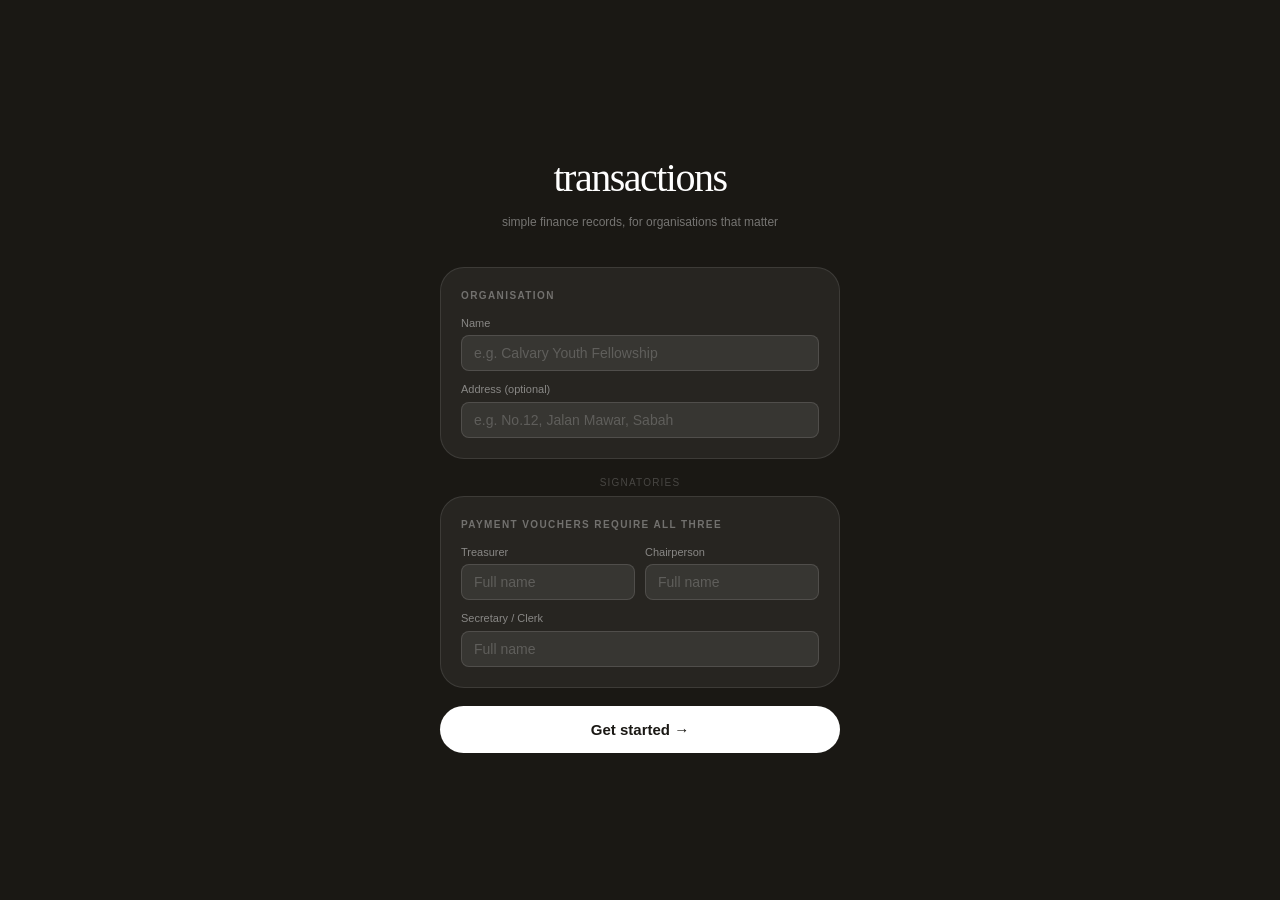
==== commit bf5a38c6: "Add files via upload" ====
--- a/index.html
+++ b/index.html
@@ -1,5 +1,4 @@
 <!DOCTYPE html>
-
 <html lang="en">
 <head>
 <meta charset="UTF-8">
@@ -31,282 +30,282 @@
 button{cursor:pointer;border:none;background:none}
 
 /* ONBOARD */
-#onboard{position:fixed;inset:0;z-index:600;background:var(–ink);display:flex;flex-direction:column;align-items:center;justify-content:center;padding:28px 20px;overflow-y:auto}
-.ob-mark{font-family:var(–serif);font-size:40px;color:#fff;letter-spacing:-1.5px;margin-bottom:5px;text-align:center}
+#onboard{position:fixed;inset:0;z-index:600;background:var(--ink);display:flex;flex-direction:column;align-items:center;justify-content:center;padding:28px 20px;overflow-y:auto}
+.ob-mark{font-family:var(--serif);font-size:40px;color:#fff;letter-spacing:-1.5px;margin-bottom:5px;text-align:center}
 .ob-tag{font-size:12px;color:rgba(255,255,255,.4);margin-bottom:36px;text-align:center}
-.ob-card{background:rgba(255,255,255,.06);border:1px solid rgba(255,255,255,.1);border-radius:var(–r-lg);padding:20px;width:100%;max-width:400px;margin-bottom:10px}
+.ob-card{background:rgba(255,255,255,.06);border:1px solid rgba(255,255,255,.1);border-radius:var(--r-lg);padding:20px;width:100%;max-width:400px;margin-bottom:10px}
 .ob-slabel{font-size:10px;font-weight:600;letter-spacing:1.4px;text-transform:uppercase;color:rgba(255,255,255,.35);margin-bottom:12px}
 .ob-f{margin-bottom:10px}
 .ob-f:last-child{margin-bottom:0}
 .ob-f label{display:block;font-size:11px;font-weight:500;color:rgba(255,255,255,.45);margin-bottom:4px}
-.ob-f input{width:100%;background:rgba(255,255,255,.08);border:1px solid rgba(255,255,255,.12);border-radius:var(–r-xs);padding:9px 12px;color:#fff;font-size:14px;outline:none;transition:border-color .2s}
+.ob-f input{width:100%;background:rgba(255,255,255,.08);border:1px solid rgba(255,255,255,.12);border-radius:var(--r-xs);padding:9px 12px;color:#fff;font-size:14px;outline:none;transition:border-color .2s}
 .ob-f input:focus{border-color:rgba(255,255,255,.35)}
 .ob-f input::placeholder{color:rgba(255,255,255,.2)}
 .ob-row{display:grid;grid-template-columns:1fr 1fr;gap:10px}
 .ob-div{font-size:10px;font-weight:500;text-transform:uppercase;letter-spacing:1.2px;color:rgba(255,255,255,.2);text-align:center;padding:6px 0;width:100%;max-width:400px}
-.btn-start{width:100%;max-width:400px;background:#fff;color:var(–ink);border-radius:var(–r-xl);padding:15px;font-size:15px;font-weight:600;margin-top:8px;transition:opacity .2s,transform .15s}
+.btn-start{width:100%;max-width:400px;background:#fff;color:var(--ink);border-radius:var(--r-xl);padding:15px;font-size:15px;font-weight:600;margin-top:8px;transition:opacity .2s,transform .15s}
 .btn-start:active{transform:scale(.98)}
 
 /* APP */
-#app{display:none;min-height:100%;padding-bottom:calc(var(–nav-h) + var(–safe-b))}
+#app{display:none;min-height:100%;padding-bottom:calc(var(--nav-h) + var(--safe-b))}
 
 /* NAV */
-.nav{position:fixed;bottom:0;left:0;right:0;z-index:100;height:calc(var(–nav-h) + var(–safe-b));background:#fff;border-top:1px solid var(–rule);display:flex;align-items:flex-start;padding:10px 0 0}
-.nb{flex:1;display:flex;flex-direction:column;align-items:center;gap:4px;padding:7px 2px;border-radius:var(–r-sm);transition:background .15s}
-.nb:hover{background:var(–ink06)}
+.nav{position:fixed;bottom:0;left:0;right:0;z-index:100;height:calc(var(--nav-h) + var(--safe-b));background:#fff;border-top:1px solid var(--rule);display:flex;align-items:flex-start;padding:10px 0 0}
+.nb{flex:1;display:flex;flex-direction:column;align-items:center;gap:4px;padding:7px 2px;border-radius:var(--r-sm);transition:background .15s}
+.nb:hover{background:var(--ink06)}
 .nb-pip{width:4px;height:4px;border-radius:50%;background:transparent;transition:background .2s}
-.nb.active .nb-pip{background:var(–ink)}
+.nb.active .nb-pip{background:var(--ink)}
 .nb-icon{font-size:18px;line-height:1;opacity:.3;transition:opacity .2s}
 .nb.active .nb-icon{opacity:1}
-.nb-lbl{font-size:9px;font-weight:600;letter-spacing:.6px;text-transform:uppercase;color:var(–ink40)}
-.nb.active .nb-lbl{color:var(–ink)}
+.nb-lbl{font-size:9px;font-weight:600;letter-spacing:.6px;text-transform:uppercase;color:var(--ink40)}
+.nb.active .nb-lbl{color:var(--ink)}
 
 /* PAGES */
 .page{display:none}
 .page.active{display:block}
 
 /* PAGE HEADER */
-.pg-hd{padding:20px 16px 14px;border-bottom:1px solid var(–rule);background:var(–paper);position:sticky;top:0;z-index:20}
-.pg-title{font-family:var(–serif);font-size:25px;letter-spacing:-.5px}
-.pg-sub{font-size:12px;color:var(–ink40);margin-top:2px}
+.pg-hd{padding:20px 16px 14px;border-bottom:1px solid var(--rule);background:var(--paper);position:sticky;top:0;z-index:20}
+.pg-title{font-family:var(--serif);font-size:25px;letter-spacing:-.5px}
+.pg-sub{font-size:12px;color:var(--ink40);margin-top:2px}
 
 /* HERO */
-.hero{background:var(–ink);margin:12px 16px 0;border-radius:var(–r-xl);padding:24px;position:relative;overflow:hidden;box-shadow:var(–sh-lg)}
-.hero::after{content:’’;position:absolute;inset:0;background:radial-gradient(ellipse at 80% 20%,rgba(255,255,255,.04) 0%,transparent 60%);pointer-events:none}
+.hero{background:var(--ink);margin:12px 16px 0;border-radius:var(--r-xl);padding:24px;position:relative;overflow:hidden;box-shadow:var(--sh-lg)}
+.hero::after{content:'';position:absolute;inset:0;background:radial-gradient(ellipse at 80% 20%,rgba(255,255,255,.04) 0%,transparent 60%);pointer-events:none}
 .hero-top{display:flex;align-items:center;justify-content:space-between;margin-bottom:14px}
 .hero-wname{font-size:13px;font-weight:500;color:rgba(255,255,255,.5)}
 .hero-badge{font-size:9px;font-weight:600;letter-spacing:.8px;text-transform:uppercase;color:rgba(255,255,255,.3);background:rgba(255,255,255,.08);padding:3px 8px;border-radius:20px}
 .hero-lbl{font-size:11px;color:rgba(255,255,255,.4);margin-bottom:4px}
-.hero-bal{font-family:var(–serif);font-size:48px;color:#fff;letter-spacing:-2px;line-height:.95;margin-bottom:20px}
+.hero-bal{font-family:var(--serif);font-size:48px;color:#fff;letter-spacing:-2px;line-height:.95;margin-bottom:20px}
 .hero-bal .cur{font-size:22px;letter-spacing:-1px;vertical-align:top;margin-top:5px;display:inline-block;opacity:.6}
 .hero-row{display:flex;border-top:1px solid rgba(255,255,255,.08);padding-top:14px}
 .hero-stat{flex:1}
 .hero-stat+.hero-stat{border-left:1px solid rgba(255,255,255,.08);padding-left:16px}
 .hs-lbl{font-size:10px;color:rgba(255,255,255,.35);margin-bottom:3px}
-.hs-val{font-family:var(–serif);font-size:18px;color:#fff;letter-spacing:-.4px}
+.hs-val{font-family:var(--serif);font-size:18px;color:#fff;letter-spacing:-.4px}
 
 /* WALLET STRIP */
 .wstrip{display:flex;gap:6px;padding:10px 16px 0;overflow-x:auto;scrollbar-width:none;-webkit-overflow-scrolling:touch}
 .wstrip::-webkit-scrollbar{display:none}
-.wchip{flex-shrink:0;padding:6px 13px;border-radius:var(–r-xl);font-size:12px;font-weight:600;border:1.5px solid var(–rule);background:#fff;color:var(–ink60);cursor:pointer;transition:all .15s;white-space:nowrap}
-.wchip.active{background:var(–ink);color:#fff;border-color:var(–ink)}
+.wchip{flex-shrink:0;padding:6px 13px;border-radius:var(--r-xl);font-size:12px;font-weight:600;border:1.5px solid var(--rule);background:#fff;color:var(--ink60);cursor:pointer;transition:all .15s;white-space:nowrap}
+.wchip.active{background:var(--ink);color:#fff;border-color:var(--ink)}
 
 /* MONTH NAV */
 .mnav{display:flex;align-items:center;padding:12px 16px 0}
-.mnav-btn{width:30px;height:30px;display:flex;align-items:center;justify-content:center;border-radius:50%;font-size:16px;color:var(–ink40);transition:all .15s}
-.mnav-btn:hover{background:var(–ink06);color:var(–ink)}
-.mnav-lbl{flex:1;text-align:center;font-size:13px;font-weight:500;color:var(–ink80)}
+.mnav-btn{width:30px;height:30px;display:flex;align-items:center;justify-content:center;border-radius:50%;font-size:16px;color:var(--ink40);transition:all .15s}
+.mnav-btn:hover{background:var(--ink06);color:var(--ink)}
+.mnav-lbl{flex:1;text-align:center;font-size:13px;font-weight:500;color:var(--ink80)}
 
 /* P&L STRIP */
 .pl-strip{display:grid;grid-template-columns:1fr 1fr 1fr;gap:7px;padding:8px 16px 0}
-.pl-card{background:#fff;border-radius:var(–r);padding:13px 11px;border:1px solid var(–rule)}
-.pl-lbl{font-size:9px;font-weight:600;letter-spacing:.9px;text-transform:uppercase;color:var(–ink40);margin-bottom:4px}
-.pl-val{font-family:var(–serif);font-size:18px;letter-spacing:-.4px}
-.pl-val.pos{color:var(–pos)}.pl-val.neg{color:var(–neg)}.pl-val.net{color:var(–ink)}
+.pl-card{background:#fff;border-radius:var(--r);padding:13px 11px;border:1px solid var(--rule)}
+.pl-lbl{font-size:9px;font-weight:600;letter-spacing:.9px;text-transform:uppercase;color:var(--ink40);margin-bottom:4px}
+.pl-val{font-family:var(--serif);font-size:18px;letter-spacing:-.4px}
+.pl-val.pos{color:var(--pos)}.pl-val.neg{color:var(--neg)}.pl-val.net{color:var(--ink)}
 
 /* SECTION */
 .sec{padding:18px 16px 8px;display:flex;align-items:baseline;justify-content:space-between}
-.sec-t{font-size:11px;font-weight:600;letter-spacing:1px;text-transform:uppercase;color:var(–ink40)}
-.sec-a{font-size:12px;font-weight:500;color:var(–ink40);transition:color .15s}
-.sec-a:hover{color:var(–ink)}
+.sec-t{font-size:11px;font-weight:600;letter-spacing:1px;text-transform:uppercase;color:var(--ink40)}
+.sec-a{font-size:12px;font-weight:500;color:var(--ink40);transition:color .15s}
+.sec-a:hover{color:var(--ink)}
 
 /* TX LIST */
 .txl{padding:0 16px;display:flex;flex-direction:column;gap:1px}
 .txi{background:#fff;padding:13px 15px;display:flex;align-items:center;gap:12px;cursor:pointer;transition:background .12s}
-.txi:first-child{border-radius:var(–r) var(–r) 0 0}
-.txi:last-child{border-radius:0 0 var(–r) var(–r)}
-.txi:only-child{border-radius:var(–r)}
-.txi:hover{background:var(–ink03)}
-.txi-icon{width:34px;height:34px;border-radius:10px;background:var(–ink06);display:flex;align-items:center;justify-content:center;font-size:14px;flex-shrink:0}
+.txi:first-child{border-radius:var(--r) var(--r) 0 0}
+.txi:last-child{border-radius:0 0 var(--r) var(--r)}
+.txi:only-child{border-radius:var(--r)}
+.txi:hover{background:var(--ink03)}
+.txi-icon{width:34px;height:34px;border-radius:10px;background:var(--ink06);display:flex;align-items:center;justify-content:center;font-size:14px;flex-shrink:0}
 .txi-icon.inc{background:rgba(42,107,69,.08)}
 .txi-icon.exp{background:rgba(192,57,43,.08)}
 .txi-body{flex:1;min-width:0}
 .txi-title{font-size:14px;font-weight:500;white-space:nowrap;overflow:hidden;text-overflow:ellipsis}
-.txi-sub{font-size:11px;color:var(–ink40);margin-top:1px}
-.txi-att{font-size:10px;color:var(–ink40);margin-top:1px}
+.txi-sub{font-size:11px;color:var(--ink40);margin-top:1px}
+.txi-att{font-size:10px;color:var(--ink40);margin-top:1px}
 .txi-r{text-align:right;flex-shrink:0}
-.txi-amt{font-family:var(–serif);font-size:16px;letter-spacing:-.3px}
-.txi-amt.pos{color:var(–pos)}.txi-amt.neg{color:var(–neg)}
-.txi-ref{font-size:10px;color:var(–ink40);margin-top:1px;font-family:‘Courier New’,monospace}
-.tx-sep{height:1px;background:var(–rule);margin:0 16px}
+.txi-amt{font-family:var(--serif);font-size:16px;letter-spacing:-.3px}
+.txi-amt.pos{color:var(--pos)}.txi-amt.neg{color:var(--neg)}
+.txi-ref{font-size:10px;color:var(--ink40);margin-top:1px;font-family:'Courier New',monospace}
+.tx-sep{height:1px;background:var(--rule);margin:0 16px}
 
 /* EMPTY */
-.empty{text-align:center;padding:44px 20px;background:#fff;border-radius:var(–r);margin:0 16px}
+.empty{text-align:center;padding:44px 20px;background:#fff;border-radius:var(--r);margin:0 16px}
 .empty-i{font-size:28px;opacity:.15;margin-bottom:10px}
-.empty-t{font-size:14px;font-weight:500;color:var(–ink40)}
-.empty-s{font-size:12px;color:var(–ink40);margin-top:3px;opacity:.7}
+.empty-t{font-size:14px;font-weight:500;color:var(--ink40)}
+.empty-s{font-size:12px;color:var(--ink40);margin-top:3px;opacity:.7}
 
 /* NEW ENTRY */
 .type-toggle{display:grid;grid-template-columns:1fr 1fr;gap:8px;padding:14px 16px 0}
-.topt{border:1.5px solid var(–rule);border-radius:var(–r);padding:15px;cursor:pointer;transition:all .18s;background:#fff}
-.topt:hover{border-color:var(–ink20)}
-.topt.ai{border-color:var(–pos);background:rgba(42,107,69,.04)}
-.topt.ae{border-color:var(–neg);background:rgba(192,57,43,.04)}
+.topt{border:1.5px solid var(--rule);border-radius:var(--r);padding:15px;cursor:pointer;transition:all .18s;background:#fff}
+.topt:hover{border-color:var(--ink20)}
+.topt.ai{border-color:var(--pos);background:rgba(42,107,69,.04)}
+.topt.ae{border-color:var(--neg);background:rgba(192,57,43,.04)}
 .topt-icon{font-size:20px;margin-bottom:7px}
-.topt-lbl{font-size:14px;font-weight:600;color:var(–ink)}
-.topt.ai .topt-lbl{color:var(–pos)}.topt.ae .topt-lbl{color:var(–neg)}
-.topt-sub{font-size:11px;color:var(–ink40);margin-top:1px}
+.topt-lbl{font-size:14px;font-weight:600;color:var(--ink)}
+.topt.ai .topt-lbl{color:var(--pos)}.topt.ae .topt-lbl{color:var(--neg)}
+.topt-sub{font-size:11px;color:var(--ink40);margin-top:1px}
 
 /* WALLET PICKER IN FORM */
 .wpick-wrap{padding:12px 16px 0}
-.wpick-box{background:#fff;border:1.5px solid var(–rule);border-radius:var(–r);padding:11px 14px;transition:border-color .2s}
-.wpick-box:focus-within{border-color:var(–ink)}
-.wpick-lbl{font-size:10px;font-weight:600;letter-spacing:.9px;text-transform:uppercase;color:var(–ink40);margin-bottom:7px}
+.wpick-box{background:#fff;border:1.5px solid var(--rule);border-radius:var(--r);padding:11px 14px;transition:border-color .2s}
+.wpick-box:focus-within{border-color:var(--ink)}
+.wpick-lbl{font-size:10px;font-weight:600;letter-spacing:.9px;text-transform:uppercase;color:var(--ink40);margin-bottom:7px}
 .wpick-row{display:flex;gap:6px;overflow-x:auto;scrollbar-width:none;-webkit-overflow-scrolling:touch}
 .wpick-row::-webkit-scrollbar{display:none}
-.wpick-chip{flex-shrink:0;padding:5px 11px;border-radius:var(–r-xl);font-size:12px;font-weight:600;border:1.5px solid var(–rule);background:var(–paper);color:var(–ink60);cursor:pointer;transition:all .15s;white-space:nowrap}
-.wpick-chip.active{background:var(–ink);color:#fff;border-color:var(–ink)}
+.wpick-chip{flex-shrink:0;padding:5px 11px;border-radius:var(--r-xl);font-size:12px;font-weight:600;border:1.5px solid var(--rule);background:var(--paper);color:var(--ink60);cursor:pointer;transition:all .15s;white-space:nowrap}
+.wpick-chip.active{background:var(--ink);color:#fff;border-color:var(--ink)}
 
 /* AMOUNT */
 .amt-block{padding:14px 16px 0}
-.amt-lbl{font-size:10px;font-weight:600;letter-spacing:1px;text-transform:uppercase;color:var(–ink40);margin-bottom:7px}
-.amt-row{display:flex;align-items:center;background:#fff;border:1.5px solid var(–rule);border-radius:var(–r);padding:3px 16px;transition:border-color .2s}
-.amt-row:focus-within{border-color:var(–ink)}
-.amt-rm{font-family:var(–serif);font-size:20px;color:var(–ink40);padding-right:7px;flex-shrink:0}
-.amt-input{flex:1;background:none;border:none;outline:none;font-family:var(–serif);font-size:34px;letter-spacing:-1px;color:var(–ink);padding:9px 0;width:100%}
-.amt-input::placeholder{color:var(–ink12)}
+.amt-lbl{font-size:10px;font-weight:600;letter-spacing:1px;text-transform:uppercase;color:var(--ink40);margin-bottom:7px}
+.amt-row{display:flex;align-items:center;background:#fff;border:1.5px solid var(--rule);border-radius:var(--r);padding:3px 16px;transition:border-color .2s}
+.amt-row:focus-within{border-color:var(--ink)}
+.amt-rm{font-family:var(--serif);font-size:20px;color:var(--ink40);padding-right:7px;flex-shrink:0}
+.amt-input{flex:1;background:none;border:none;outline:none;font-family:var(--serif);font-size:34px;letter-spacing:-1px;color:var(--ink);padding:9px 0;width:100%}
+.amt-input::placeholder{color:var(--ink12)}
 
 /* FORM */
 .fblock{padding:10px 16px 0;display:flex;flex-direction:column;gap:7px}
 .f2{display:grid;grid-template-columns:1fr 1fr;gap:7px}
-.field{background:#fff;border:1.5px solid var(–rule);border-radius:var(–r);padding:10px 14px;transition:border-color .2s}
-.field:focus-within{border-color:var(–ink)}
-.field label{display:block;font-size:10px;font-weight:600;letter-spacing:.9px;text-transform:uppercase;color:var(–ink40);margin-bottom:4px}
-.field input,.field select{width:100%;background:none;border:none;outline:none;font-size:14px;color:var(–ink);appearance:none;padding:0}
+.field{background:#fff;border:1.5px solid var(--rule);border-radius:var(--r);padding:10px 14px;transition:border-color .2s}
+.field:focus-within{border-color:var(--ink)}
+.field label{display:block;font-size:10px;font-weight:600;letter-spacing:.9px;text-transform:uppercase;color:var(--ink40);margin-bottom:4px}
+.field input,.field select{width:100%;background:none;border:none;outline:none;font-size:14px;color:var(--ink);appearance:none;padding:0}
 .field input::placeholder{color:rgba(26,24,20,.2)}
 .field select{cursor:pointer}
 
 /* ATTACHMENT */
 .att-block{padding:10px 16px 0}
-.att-zone{background:#fff;border:1.5px dashed var(–ink20);border-radius:var(–r);padding:16px;text-align:center;cursor:pointer;transition:all .2s;position:relative}
-.att-zone:hover{border-color:var(–ink);background:var(–ink03)}
+.att-zone{background:#fff;border:1.5px dashed var(--ink20);border-radius:var(--r);padding:16px;text-align:center;cursor:pointer;transition:all .2s;position:relative}
+.att-zone:hover{border-color:var(--ink);background:var(--ink03)}
 .att-zone input[type=file]{position:absolute;inset:0;opacity:0;cursor:pointer;width:100%;height:100%}
 .att-zone-icon{font-size:22px;opacity:.3;margin-bottom:5px}
-.att-zone-lbl{font-size:13px;font-weight:500;color:var(–ink60)}
-.att-zone-sub{font-size:11px;color:var(–ink40);margin-top:2px}
+.att-zone-lbl{font-size:13px;font-weight:500;color:var(--ink60)}
+.att-zone-sub{font-size:11px;color:var(--ink40);margin-top:2px}
 .att-items{padding:0 16px;display:flex;flex-direction:column;gap:6px;margin-top:7px}
-.att-item{background:#fff;border:1px solid var(–rule);border-radius:var(–r-sm);padding:9px 12px;display:flex;align-items:center;gap:9px}
+.att-item{background:#fff;border:1px solid var(--rule);border-radius:var(--r-sm);padding:9px 12px;display:flex;align-items:center;gap:9px}
 .att-item-ico{font-size:16px;flex-shrink:0}
 .att-item-name{flex:1;font-size:12px;font-weight:500;overflow:hidden;text-overflow:ellipsis;white-space:nowrap}
-.att-item-sz{font-size:11px;color:var(–ink40);flex-shrink:0}
-.att-item-rm{color:var(–neg);font-size:13px;padding:4px;flex-shrink:0}
-.att-thumb{width:100%;border-radius:var(–r-sm);max-height:160px;object-fit:cover;margin-top:4px;display:block}
+.att-item-sz{font-size:11px;color:var(--ink40);flex-shrink:0}
+.att-item-rm{color:var(--neg);font-size:13px;padding:4px;flex-shrink:0}
+.att-thumb{width:100%;border-radius:var(--r-sm);max-height:160px;object-fit:cover;margin-top:4px;display:block}
 
 /* SAVE */
-.btn-save{display:block;width:calc(100% - 32px);margin:14px 16px 0;background:var(–ink);color:#fff;border-radius:var(–r-xl);padding:15px;font-size:15px;font-weight:600;box-shadow:0 4px 20px rgba(26,24,20,.25);transition:opacity .2s,transform .15s}
+.btn-save{display:block;width:calc(100% - 32px);margin:14px 16px 0;background:var(--ink);color:#fff;border-radius:var(--r-xl);padding:15px;font-size:15px;font-weight:600;box-shadow:0 4px 20px rgba(26,24,20,.25);transition:opacity .2s,transform .15s}
 .btn-save:active{transform:scale(.98)}
-.btn-clr{display:block;width:calc(100% - 32px);margin:8px 16px 0;padding:11px;font-size:13px;font-weight:500;color:var(–ink40)}
+.btn-clr{display:block;width:calc(100% - 32px);margin:8px 16px 0;padding:11px;font-size:13px;font-weight:500;color:var(--ink40)}
 
 /* AUDIT */
-.audit-nav{background:#fff;padding:12px 16px;display:flex;align-items:center;gap:7px;border-bottom:1px solid var(–rule);flex-wrap:wrap}
-.abtn{display:flex;align-items:center;gap:4px;background:var(–ink);color:#fff;border-radius:var(–r-xl);padding:6px 12px;font-size:11px;font-weight:600;transition:opacity .2s;white-space:nowrap}
+.audit-nav{background:#fff;padding:12px 16px;display:flex;align-items:center;gap:7px;border-bottom:1px solid var(--rule);flex-wrap:wrap}
+.abtn{display:flex;align-items:center;gap:4px;background:var(--ink);color:#fff;border-radius:var(--r-xl);padding:6px 12px;font-size:11px;font-weight:600;transition:opacity .2s;white-space:nowrap}
 .abtn:hover{opacity:.82}
-.abtn.sec{background:var(–paper);color:var(–ink);border:1.5px solid var(–rule)}
-.abtn.sec:hover{border-color:var(–ink)}
-.astrip{display:flex;gap:0;margin:10px 16px 0;background:#fff;border-radius:var(–r);border:1px solid var(–rule);overflow:hidden}
-.asi{flex:1;padding:12px 8px;border-right:1px solid var(–rule);text-align:center}
+.abtn.sec{background:var(--paper);color:var(--ink);border:1.5px solid var(--rule)}
+.abtn.sec:hover{border-color:var(--ink)}
+.astrip{display:flex;gap:0;margin:10px 16px 0;background:#fff;border-radius:var(--r);border:1px solid var(--rule);overflow:hidden}
+.asi{flex:1;padding:12px 8px;border-right:1px solid var(--rule);text-align:center}
 .asi:last-child{border-right:none}
-.asi-lbl{font-size:9px;font-weight:600;text-transform:uppercase;letter-spacing:.8px;color:var(–ink40);margin-bottom:3px}
-.asi-val{font-family:var(–serif);font-size:15px;letter-spacing:-.3px}
-.asi-val.pos{color:var(–pos)}.asi-val.neg{color:var(–neg)}.asi-val.bal{color:var(–ink)}
-.audit-wrap{margin:10px 16px 0;background:#fff;border-radius:var(–r);border:1px solid var(–rule);overflow:hidden;overflow-x:auto}
+.asi-lbl{font-size:9px;font-weight:600;text-transform:uppercase;letter-spacing:.8px;color:var(--ink40);margin-bottom:3px}
+.asi-val{font-family:var(--serif);font-size:15px;letter-spacing:-.3px}
+.asi-val.pos{color:var(--pos)}.asi-val.neg{color:var(--neg)}.asi-val.bal{color:var(--ink)}
+.audit-wrap{margin:10px 16px 0;background:#fff;border-radius:var(--r);border:1px solid var(--rule);overflow:hidden;overflow-x:auto}
 .atbl{width:100%;border-collapse:collapse;min-width:480px}
-.atbl thead th{padding:8px 11px;font-size:9px;font-weight:600;text-transform:uppercase;letter-spacing:.8px;color:var(–ink40);text-align:left;border-bottom:1px solid var(–rule);background:var(–paper);white-space:nowrap}
-.atbl tbody td{padding:10px 11px;font-size:12px;border-bottom:1px solid var(–ink03);vertical-align:middle}
+.atbl thead th{padding:8px 11px;font-size:9px;font-weight:600;text-transform:uppercase;letter-spacing:.8px;color:var(--ink40);text-align:left;border-bottom:1px solid var(--rule);background:var(--paper);white-space:nowrap}
+.atbl tbody td{padding:10px 11px;font-size:12px;border-bottom:1px solid var(--ink03);vertical-align:middle}
 .atbl tbody tr:last-child td{border-bottom:none}
 .atbl tbody tr{cursor:pointer;transition:background .1s}
-.atbl tbody tr:hover td{background:var(–ink03)}
-.atbl tfoot td{padding:10px 11px;font-size:12px;font-weight:600;background:var(–paper);border-top:1px solid var(–rule)}
+.atbl tbody tr:hover td{background:var(--ink03)}
+.atbl tfoot td{padding:10px 11px;font-size:12px;font-weight:600;background:var(--paper);border-top:1px solid var(--rule)}
 .atbl .r{text-align:right}
-.atbl .ref{font-family:‘Courier New’,monospace;font-size:10px;color:var(–ink40)}
-.col-in{color:var(–pos);font-weight:600;font-family:var(–serif)}
-.col-out{color:var(–neg);font-weight:600;font-family:var(–serif)}
-.col-bal{color:var(–ink);font-weight:600;font-family:var(–serif)}
+.atbl .ref{font-family:'Courier New',monospace;font-size:10px;color:var(--ink40)}
+.col-in{color:var(--pos);font-weight:600;font-family:var(--serif)}
+.col-out{color:var(--neg);font-weight:600;font-family:var(--serif)}
+.col-bal{color:var(--ink);font-weight:600;font-family:var(--serif)}
 
 /* RANGE PICKER */
-.range-block{display:none;margin:10px 16px 0;background:#fff;border:1px solid var(–rule);border-radius:var(–r);padding:14px}
+.range-block{display:none;margin:10px 16px 0;background:#fff;border:1px solid var(--rule);border-radius:var(--r);padding:14px}
 .range-block.open{display:block}
 .range-row{display:grid;grid-template-columns:1fr 1fr;gap:8px;margin-bottom:10px}
-.rfield{background:var(–paper);border:1.5px solid var(–rule);border-radius:var(–r-sm);padding:9px 11px}
-.rfield label{display:block;font-size:9px;font-weight:600;letter-spacing:.9px;text-transform:uppercase;color:var(–ink40);margin-bottom:4px}
-.rfield input{width:100%;background:none;border:none;outline:none;font-size:13px;color:var(–ink)}
+.rfield{background:var(--paper);border:1.5px solid var(--rule);border-radius:var(--r-sm);padding:9px 11px}
+.rfield label{display:block;font-size:9px;font-weight:600;letter-spacing:.9px;text-transform:uppercase;color:var(--ink40);margin-bottom:4px}
+.rfield input{width:100%;background:none;border:none;outline:none;font-size:13px;color:var(--ink)}
 
 /* BUDGET */
-.bud-hero{background:var(–ink);margin:12px 16px 0;border-radius:var(–r-xl);padding:22px;box-shadow:var(–sh-lg);display:flex;align-items:center;justify-content:space-between;gap:14px}
+.bud-hero{background:var(--ink);margin:12px 16px 0;border-radius:var(--r-xl);padding:22px;box-shadow:var(--sh-lg);display:flex;align-items:center;justify-content:space-between;gap:14px}
 .bh-lbl{font-size:10px;font-weight:600;letter-spacing:1px;text-transform:uppercase;color:rgba(255,255,255,.35);margin-bottom:4px}
-.bh-pct{font-family:var(–serif);font-size:44px;letter-spacing:-2px;color:#fff;line-height:1}
+.bh-pct{font-family:var(--serif);font-size:44px;letter-spacing:-2px;color:#fff;line-height:1}
 .bh-sub{font-size:11px;color:rgba(255,255,255,.35);margin-top:4px}
 .bh-donut{position:relative;width:68px;height:68px;flex-shrink:0}
 .bh-donut svg{transform:rotate(-90deg)}
 .bh-donut-lbl{position:absolute;inset:0;display:flex;align-items:center;justify-content:center;font-size:12px;font-weight:600;color:#fff}
 .bud-list{padding:0 16px;display:flex;flex-direction:column;gap:7px}
-.bud-item{background:#fff;border-radius:var(–r);padding:14px;border:1px solid var(–rule)}
+.bud-item{background:#fff;border-radius:var(--r);padding:14px;border:1px solid var(--rule)}
 .bi-hd{display:flex;align-items:baseline;justify-content:space-between;margin-bottom:8px}
 .bi-name{font-size:14px;font-weight:500}
 .bi-pct{font-size:11px;font-weight:600;padding:2px 8px;border-radius:20px}
-.bi-pct.ok{background:rgba(42,107,69,.08);color:var(–pos)}
+.bi-pct.ok{background:rgba(42,107,69,.08);color:var(--pos)}
 .bi-pct.warn{background:rgba(180,120,0,.08);color:#b47800}
-.bi-pct.over{background:rgba(192,57,43,.08);color:var(–neg)}
-.bi-pct.none{background:var(–ink06);color:var(–ink40)}
-.bi-nums{display:flex;justify-content:space-between;font-size:11px;color:var(–ink40);margin-bottom:7px}
-.bi-bar{height:4px;background:var(–ink06);border-radius:2px;overflow:hidden;margin-bottom:10px}
+.bi-pct.over{background:rgba(192,57,43,.08);color:var(--neg)}
+.bi-pct.none{background:var(--ink06);color:var(--ink40)}
+.bi-nums{display:flex;justify-content:space-between;font-size:11px;color:var(--ink40);margin-bottom:7px}
+.bi-bar{height:4px;background:var(--ink06);border-radius:2px;overflow:hidden;margin-bottom:10px}
 .bi-fill{height:100%;border-radius:2px;transition:width .6s cubic-bezier(.34,1.4,.64,1)}
-.bi-fill.ok{background:var(–pos)}.bi-fill.warn{background:#b47800}.bi-fill.over{background:var(–neg)}.bi-fill.none{background:var(–ink20)}
+.bi-fill.ok{background:var(--pos)}.bi-fill.warn{background:#b47800}.bi-fill.over{background:var(--neg)}.bi-fill.none{background:var(--ink20)}
 .bi-inp-row{display:flex;align-items:center;gap:7px}
-.bi-cur{font-size:12px;font-weight:500;color:var(–ink40)}
-.bi-inp{flex:1;background:var(–paper);border:1px solid var(–rule);border-radius:var(–r-xs);padding:6px 9px;font-size:13px;color:var(–ink);outline:none;transition:border-color .2s}
-.bi-inp:focus{border-color:var(–ink)}
+.bi-cur{font-size:12px;font-weight:500;color:var(--ink40)}
+.bi-inp{flex:1;background:var(--paper);border:1px solid var(--rule);border-radius:var(--r-xs);padding:6px 9px;font-size:13px;color:var(--ink);outline:none;transition:border-color .2s}
+.bi-inp:focus{border-color:var(--ink)}
 .bi-inp::placeholder{color:rgba(26,24,20,.2)}
-.bi-set{background:var(–ink);color:#fff;border-radius:var(–r-xs);padding:6px 12px;font-size:12px;font-weight:600;transition:opacity .2s}
+.bi-set{background:var(--ink);color:#fff;border-radius:var(--r-xs);padding:6px 12px;font-size:12px;font-weight:600;transition:opacity .2s}
 .bi-set:hover{opacity:.8}
 
 /* WALLETS PAGE */
 .wallets-list{padding:0 16px;display:flex;flex-direction:column;gap:8px}
-.wcard{background:#fff;border:1px solid var(–rule);border-radius:var(–r-lg);padding:17px;cursor:pointer;transition:all .15s;display:flex;align-items:center;justify-content:space-between;gap:12px}
-.wcard:hover{border-color:var(–ink20);box-shadow:var(–sh-sm)}
-.wcard.master{background:var(–ink);border-color:var(–ink)}
+.wcard{background:#fff;border:1px solid var(--rule);border-radius:var(--r-lg);padding:17px;cursor:pointer;transition:all .15s;display:flex;align-items:center;justify-content:space-between;gap:12px}
+.wcard:hover{border-color:var(--ink20);box-shadow:var(--sh-sm)}
+.wcard.master{background:var(--ink);border-color:var(--ink)}
 .wc-name{font-size:15px;font-weight:600;margin-bottom:3px}
 .wcard.master .wc-name{color:rgba(255,255,255,.6)}
-.wc-bal{font-family:var(–serif);font-size:22px;letter-spacing:-.5px}
+.wc-bal{font-family:var(--serif);font-size:22px;letter-spacing:-.5px}
 .wcard.master .wc-bal{color:#fff}
-.wc-bal.pos{color:var(–pos)}.wc-bal.zero{color:var(–ink40)}
-.wc-cnt{font-size:11px;color:var(–ink40);margin-top:3px}
+.wc-bal.pos{color:var(--pos)}.wc-bal.zero{color:var(--ink40)}
+.wc-cnt{font-size:11px;color:var(--ink40);margin-top:3px}
 .wcard.master .wc-cnt{color:rgba(255,255,255,.3)}
 .wc-arr{font-size:18px;opacity:.2}
 .wcard.master .wc-arr{color:#fff;opacity:.3}
-.btn-add-w{display:flex;align-items:center;justify-content:center;gap:8px;width:100%;padding:15px;border:1.5px dashed var(–ink20);border-radius:var(–r-lg);background:transparent;color:var(–ink60);font-size:14px;font-weight:500;transition:all .2s}
-.btn-add-w:hover{border-color:var(–ink);color:var(–ink)}
+.btn-add-w{display:flex;align-items:center;justify-content:center;gap:8px;width:100%;padding:15px;border:1.5px dashed var(--ink20);border-radius:var(--r-lg);background:transparent;color:var(--ink60);font-size:14px;font-weight:500;transition:all .2s}
+.btn-add-w:hover{border-color:var(--ink);color:var(--ink)}
 
 /* SHEET */
 .overlay{position:fixed;inset:0;z-index:400;background:rgba(26,24,20,.4);backdrop-filter:blur(2px);display:none;align-items:flex-end;justify-content:center}
 .overlay.open{display:flex}
-.sheet{background:#fff;border-radius:var(–r-xl) var(–r-xl) 0 0;width:100%;max-width:600px;max-height:92vh;overflow-y:auto;padding-bottom:calc(20px + var(–safe-b));box-shadow:0 -12px 48px rgba(26,24,20,.18);animation:shUp .26s cubic-bezier(.32,1,.4,1)}
+.sheet{background:#fff;border-radius:var(--r-xl) var(--r-xl) 0 0;width:100%;max-width:600px;max-height:92vh;overflow-y:auto;padding-bottom:calc(20px + var(--safe-b));box-shadow:0 -12px 48px rgba(26,24,20,.18);animation:shUp .26s cubic-bezier(.32,1,.4,1)}
 @keyframes shUp{from{transform:translateY(48px);opacity:0}to{transform:translateY(0);opacity:1}}
-.sh-pull{width:32px;height:3px;border-radius:2px;background:var(–ink20);margin:11px auto 0}
-.sh-hd{display:flex;align-items:flex-start;justify-content:space-between;padding:13px 20px 11px;border-bottom:1px solid var(–rule)}
+.sh-pull{width:32px;height:3px;border-radius:2px;background:var(--ink20);margin:11px auto 0}
+.sh-hd{display:flex;align-items:flex-start;justify-content:space-between;padding:13px 20px 11px;border-bottom:1px solid var(--rule)}
 .sh-title{font-size:16px;font-weight:600;letter-spacing:-.2px}
-.sh-ref{font-size:11px;color:var(–ink40);font-family:‘Courier New’,monospace;margin-top:2px}
-.sh-x{width:27px;height:27px;border-radius:50%;background:var(–ink06);color:var(–ink40);display:flex;align-items:center;justify-content:center;font-size:13px;flex-shrink:0;transition:all .15s}
-.sh-x:hover{background:var(–ink12);color:var(–ink)}
-.sh-amt-block{padding:16px 20px 13px;border-bottom:1px solid var(–rule)}
-.sh-amt-lbl{font-size:10px;font-weight:600;letter-spacing:.9px;text-transform:uppercase;color:var(–ink40);margin-bottom:4px}
-.sh-amt-val{font-family:var(–serif);font-size:36px;letter-spacing:-1.5px;line-height:1}
-.sh-amt-val.pos{color:var(–pos)}.sh-amt-val.neg{color:var(–neg)}
-.drow{display:flex;padding:9px 20px;border-bottom:1px solid var(–ink03);gap:13px}
-.drow:last-of-type{border-bottom:1px solid var(–rule)}
-.dk{font-size:11px;font-weight:500;color:var(–ink40);width:115px;flex-shrink:0;padding-top:1px}
-.dv{font-size:13px;color:var(–ink);flex:1}
-.sh-att-block{padding:12px 20px;border-bottom:1px solid var(–rule)}
-.sh-att-lbl{font-size:10px;font-weight:600;letter-spacing:.9px;text-transform:uppercase;color:var(–ink40);margin-bottom:9px}
-.sh-att-img{width:100%;border-radius:var(–r-sm);max-height:200px;object-fit:cover;cursor:pointer;display:block;margin-bottom:6px}
-.sh-att-doc{display:flex;align-items:center;gap:9px;background:var(–paper);border-radius:var(–r-sm);padding:9px 12px;margin-bottom:6px}
+.sh-ref{font-size:11px;color:var(--ink40);font-family:'Courier New',monospace;margin-top:2px}
+.sh-x{width:27px;height:27px;border-radius:50%;background:var(--ink06);color:var(--ink40);display:flex;align-items:center;justify-content:center;font-size:13px;flex-shrink:0;transition:all .15s}
+.sh-x:hover{background:var(--ink12);color:var(--ink)}
+.sh-amt-block{padding:16px 20px 13px;border-bottom:1px solid var(--rule)}
+.sh-amt-lbl{font-size:10px;font-weight:600;letter-spacing:.9px;text-transform:uppercase;color:var(--ink40);margin-bottom:4px}
+.sh-amt-val{font-family:var(--serif);font-size:36px;letter-spacing:-1.5px;line-height:1}
+.sh-amt-val.pos{color:var(--pos)}.sh-amt-val.neg{color:var(--neg)}
+.drow{display:flex;padding:9px 20px;border-bottom:1px solid var(--ink03);gap:13px}
+.drow:last-of-type{border-bottom:1px solid var(--rule)}
+.dk{font-size:11px;font-weight:500;color:var(--ink40);width:115px;flex-shrink:0;padding-top:1px}
+.dv{font-size:13px;color:var(--ink);flex:1}
+.sh-att-block{padding:12px 20px;border-bottom:1px solid var(--rule)}
+.sh-att-lbl{font-size:10px;font-weight:600;letter-spacing:.9px;text-transform:uppercase;color:var(--ink40);margin-bottom:9px}
+.sh-att-img{width:100%;border-radius:var(--r-sm);max-height:200px;object-fit:cover;cursor:pointer;display:block;margin-bottom:6px}
+.sh-att-doc{display:flex;align-items:center;gap:9px;background:var(--paper);border-radius:var(--r-sm);padding:9px 12px;margin-bottom:6px}
 .sh-att-doc-ico{font-size:20px}
 .sh-att-doc-name{font-size:13px;font-weight:500;flex:1;overflow:hidden;text-overflow:ellipsis;white-space:nowrap}
 .sh-actions{display:flex;gap:7px;padding:13px 20px 0;flex-wrap:wrap}
-.btn-sh-p{flex:1;background:var(–ink);color:#fff;border-radius:var(–r-xl);padding:12px;font-size:14px;font-weight:600;display:flex;align-items:center;justify-content:center;gap:5px;transition:opacity .2s}
+.btn-sh-p{flex:1;background:var(--ink);color:#fff;border-radius:var(--r-xl);padding:12px;font-size:14px;font-weight:600;display:flex;align-items:center;justify-content:center;gap:5px;transition:opacity .2s}
 .btn-sh-p:hover{opacity:.85}
-.btn-sh-g{background:var(–ink06);color:var(–ink40);border-radius:var(–r-xl);padding:12px 16px;font-size:13px;font-weight:500;transition:all .15s}
-.btn-sh-g:hover{background:var(–ink12);color:var(–neg)}
+.btn-sh-g{background:var(--ink06);color:var(--ink40);border-radius:var(--r-xl);padding:12px 16px;font-size:13px;font-weight:500;transition:all .15s}
+.btn-sh-g:hover{background:var(--ink12);color:var(--neg)}
 
 /* SETTINGS */
 .sform{padding:14px 20px;display:flex;flex-direction:column;gap:8px}
@@ -321,7 +320,7 @@
 .v-type{text-align:right}
 .v-type-lbl{font-size:19px;font-weight:700;letter-spacing:1.5px;text-transform:uppercase}
 .v-type-lbl.inc{color:#2a6b45}.v-type-lbl.exp{color:#c0392b}
-.v-ref{font-family:‘Courier New’,monospace;font-size:11px;color:#888;margin-top:4px}
+.v-ref{font-family:'Courier New',monospace;font-size:11px;color:#888;margin-top:4px}
 .v-meta{display:flex;flex-wrap:wrap;border:1px solid #e8e5e0;border-radius:6px;overflow:hidden;margin-bottom:16px}
 .v-mi{flex:1;min-width:120px;padding:10px 13px;border-right:1px solid #e8e5e0}
 .v-mi:last-child{border-right:none}
@@ -344,16 +343,14 @@
 .v-foot{text-align:center;margin-top:32px;padding-top:10px;border-top:1px solid #eee;font-size:9px;color:#ccc;font-family:Arial,sans-serif}
 
 /* TOAST */
-.toast{position:fixed;bottom:calc(var(–nav-h) + var(–safe-b) + 12px);left:50%;transform:translateX(-50%);background:var(–ink);color:#fff;padding:9px 18px;border-radius:var(–r-xl);font-size:13px;font-weight:500;white-space:nowrap;z-index:500;box-shadow:var(–sh-lg);display:none;animation:tIn .2s ease}
+.toast{position:fixed;bottom:calc(var(--nav-h) + var(--safe-b) + 12px);left:50%;transform:translateX(-50%);background:var(--ink);color:#fff;padding:9px 18px;border-radius:var(--r-xl);font-size:13px;font-weight:500;white-space:nowrap;z-index:500;box-shadow:var(--sh-lg);display:none;animation:tIn .2s ease}
 @keyframes tIn{from{opacity:0;transform:translateX(-50%) translateY(6px)}to{opacity:1;transform:translateX(-50%) translateY(0)}}
 .sp{height:20px}
 </style>
-
 </head>
 <body>
 
 <!-- ONBOARD -->
-
 <div id="onboard">
   <div class="ob-mark">transactions</div>
   <div class="ob-tag">simple finance records, for organisations that matter</div>
@@ -375,11 +372,9 @@
 </div>
 
 <!-- APP -->
-
 <div id="app">
 
 <!-- OVERVIEW -->
-
 <div class="page active" id="pg-overview">
   <div class="hero" id="hero-card">
     <div class="hero-top">
@@ -413,7 +408,6 @@
 </div>
 
 <!-- NEW ENTRY -->
-
 <div class="page" id="pg-new">
   <div class="pg-hd">
     <div class="pg-title">new entry</div>
@@ -494,7 +488,6 @@
 </div>
 
 <!-- AUDIT -->
-
 <div class="page" id="pg-audit">
   <div class="pg-hd" style="padding-bottom:0;border-bottom:none">
     <div class="pg-title">audit trail</div>
@@ -531,7 +524,6 @@
 </div>
 
 <!-- BUDGET -->
-
 <div class="page" id="pg-budget">
   <div class="pg-hd" style="border-bottom:none">
     <div class="pg-title">budget</div>
@@ -561,7 +553,6 @@
 </div>
 
 <!-- WALLETS -->
-
 <div class="page" id="pg-wallets">
   <div class="pg-hd">
     <div class="pg-title">wallets</div>
@@ -586,7 +577,6 @@
 </div>
 
 <!-- NAV -->
-
 <nav class="nav">
   <button class="nb active" id="nav-overview" onclick="goPage('overview')">
     <div class="nb-pip"></div><div class="nb-icon">&#9645;</div><div class="nb-lbl">Overview</div>
@@ -607,7 +597,6 @@
 </div><!-- end app -->
 
 <!-- TX DETAIL SHEET -->
-
 <div class="overlay" id="tx-ov" onclick="cls('tx-ov')">
   <div class="sheet" onclick="event.stopPropagation()">
     <div class="sh-pull"></div>
@@ -626,7 +615,6 @@
 </div>
 
 <!-- ADD/EDIT WALLET SHEET -->
-
 <div class="overlay" id="w-ov" onclick="cls('w-ov')">
   <div class="sheet" onclick="event.stopPropagation()">
     <div class="sh-pull"></div>
@@ -645,7 +633,6 @@
 </div>
 
 <!-- SETTINGS SHEET -->
-
 <div class="overlay" id="set-ov" onclick="cls('set-ov')">
   <div class="sheet" onclick="event.stopPropagation()">
     <div class="sh-pull"></div>
@@ -1247,130 +1234,126 @@
     '.sigs{display:flex;gap:18px;margin-top:44px}'+
     '.foot{text-align:center;font-size:9px;color:#ccc;margin-top:20px;padding-top:8px;border-top:1px solid #eee}'+
     '</style></head><body>'+
-
-```
-'<div class="wm">transactions</div>'+
-'<h1>'+C.org+'</h1>'+
-'<div class="sub">'+title+(audWid!=='__all__'?' &middot; '+wName(audWid):'')+(C.addr?' &middot; '+C.addr:'')+'</div>'+
-'<div class="strip">'+
-  '<div class="sc"><div class="sl">Opening Balance</div><div class="sv">RM '+fmtN(ob)+'</div></div>'+
-  '<div class="sc"><div class="sl">Income</div><div class="sv" style="color:#2a6b45">RM '+fmtN(tIn)+'</div></div>'+
-  '<div class="sc"><div class="sl">Expenses</div><div class="sv" style="color:#c0392b">RM '+fmtN(tOut)+'</div></div>'+
-  '<div class="sc"><div class="sl">Closing Balance</div><div class="sv">RM '+fmtN(run)+'</div></div>'+
-'</div>'+
-'<table><thead><tr><th>Date</th><th>Ref</th><th>Description</th><th>Wallet</th><th>Category</th><th>By</th><th>Method</th><th style="text-align:right">In (RM)</th><th style="text-align:right">Out (RM)</th><th style="text-align:right">Balance</th></tr></thead>'+
-'<tbody>'+(rows||'<tr><td colspan="10" style="text-align:center;color:#aaa;padding:18px">No transactions</td></tr>')+'</tbody>'+
-'<tfoot><tr><td colspan="7">Closing Balance &mdash; '+title+'</td>'+
-  '<td style="text-align:right;color:#2a6b45">'+fmtN(tIn)+'</td>'+
-  '<td style="text-align:right;color:#c0392b">'+fmtN(tOut)+'</td>'+
-  '<td style="text-align:right">'+fmtN(run)+'</td></tr></tfoot></table>'+
-'<div class="sigs">'+sigHtml+'</div>'+
-'<div class="foot">transactions &middot; '+C.org+' &middot; Printed '+new Date().toLocaleDateString('en-MY')+'</div>'+
-'</body></html>';
-```
-
-var w=window.open(’’,’_blank’);
-w.document.write(html);w.document.close();
-setTimeout(function(){w.print();},350);
+    '<div class="wm">transactions</div>'+
+    '<h1>'+C.org+'</h1>'+
+    '<div class="sub">'+title+(audWid!=='__all__'?' &middot; '+wName(audWid):'')+(C.addr?' &middot; '+C.addr:'')+'</div>'+
+    '<div class="strip">'+
+      '<div class="sc"><div class="sl">Opening Balance</div><div class="sv">RM '+fmtN(ob)+'</div></div>'+
+      '<div class="sc"><div class="sl">Income</div><div class="sv" style="color:#2a6b45">RM '+fmtN(tIn)+'</div></div>'+
+      '<div class="sc"><div class="sl">Expenses</div><div class="sv" style="color:#c0392b">RM '+fmtN(tOut)+'</div></div>'+
+      '<div class="sc"><div class="sl">Closing Balance</div><div class="sv">RM '+fmtN(run)+'</div></div>'+
+    '</div>'+
+    '<table><thead><tr><th>Date</th><th>Ref</th><th>Description</th><th>Wallet</th><th>Category</th><th>By</th><th>Method</th><th style="text-align:right">In (RM)</th><th style="text-align:right">Out (RM)</th><th style="text-align:right">Balance</th></tr></thead>'+
+    '<tbody>'+(rows||'<tr><td colspan="10" style="text-align:center;color:#aaa;padding:18px">No transactions</td></tr>')+'</tbody>'+
+    '<tfoot><tr><td colspan="7">Closing Balance &mdash; '+title+'</td>'+
+      '<td style="text-align:right;color:#2a6b45">'+fmtN(tIn)+'</td>'+
+      '<td style="text-align:right;color:#c0392b">'+fmtN(tOut)+'</td>'+
+      '<td style="text-align:right">'+fmtN(run)+'</td></tr></tfoot></table>'+
+    '<div class="sigs">'+sigHtml+'</div>'+
+    '<div class="foot">transactions &middot; '+C.org+' &middot; Printed '+new Date().toLocaleDateString('en-MY')+'</div>'+
+    '</body></html>';
+
+  var w=window.open('','_blank');
+  w.document.write(html);w.document.close();
+  setTimeout(function(){w.print();},350);
 }
 
 // BUDGET
 function renderBudget(){
-var exp=txs.filter(function(t){return t.type===‘expense’;});
-var totB=ECATS.reduce(function(s,c){return s+(budgets[c]||0);},0);
-var totA=exp.reduce(function(s,t){return s+t.amount;},0);
-var pct=totB>0?Math.min((totA/totB)*100,100):0;
-if(totB>0){
-g(‘bh-pct’).textContent=pct.toFixed(0)+’%’;
-g(‘donut-lbl’).textContent=pct.toFixed(0)+’%’;
-g(‘bh-sub’).textContent=fmt(totA)+’ of ‘+fmt(totB)+’ used’;
-}else{
-g(‘bh-pct’).textContent=’—’;
-g(‘donut-lbl’).textContent=’—’;
-g(‘bh-sub’).textContent=‘Set budgets below to track’;
-}
-// donut circumference 2*pi*26 = 163.4
-g(‘donut-arc’).setAttribute(‘stroke-dashoffset’,(163.4*(1-pct/100)).toString());
-
-g(‘bud-list’).innerHTML=ECATS.map(function(cat){
-var a=exp.filter(function(t){return t.cat===cat;}).reduce(function(s,t){return s+t.amount;},0);
-var b=budgets[cat]||0;
-var p=b>0?(a/b)*100:0;
-var cls2=b===0?‘none’:p<75?‘ok’:p<100?‘warn’:‘over’;
-return ‘<div class="bud-item">’+
-‘<div class="bi-hd"><div class="bi-name">’+cat+’</div><div class="bi-pct '+cls2+'">’+(b>0?p.toFixed(0)+’%’:‘no budget’)+’</div></div>’+
-‘<div class="bi-nums"><span>Actual: <b>’+fmt(a)+’</b></span><span>Budget: <b>’+(b>0?fmt(b):’—’)+’</b></span></div>’+
-‘<div class="bi-bar"><div class="bi-fill '+cls2+'" style="width:'+(b>0?Math.min(p,100).toFixed(1)+'%':'0%')+'"></div></div>’+
-‘<div class="bi-inp-row">’+
-‘<span class="bi-cur">RM</span>’+
-‘<input class=“bi-inp” type=“number” min=“0” step=“100” placeholder=“annual budget” value=”’+(b||’’)+’”’+
-’ onchange=“budgets['’+cat+’']=parseFloat(this.value)||0;LS.save();renderBudget()”>’+
-‘<button class="bi-set" onclick="renderBudget()">Set</button>’+
-‘</div>’+
-‘</div>’;
-}).join(’’);
+  var exp=txs.filter(function(t){return t.type==='expense';});
+  var totB=ECATS.reduce(function(s,c){return s+(budgets[c]||0);},0);
+  var totA=exp.reduce(function(s,t){return s+t.amount;},0);
+  var pct=totB>0?Math.min((totA/totB)*100,100):0;
+  if(totB>0){
+    g('bh-pct').textContent=pct.toFixed(0)+'%';
+    g('donut-lbl').textContent=pct.toFixed(0)+'%';
+    g('bh-sub').textContent=fmt(totA)+' of '+fmt(totB)+' used';
+  }else{
+    g('bh-pct').textContent='&#8212;';
+    g('donut-lbl').textContent='&#8212;';
+    g('bh-sub').textContent='Set budgets below to track';
+  }
+  // donut circumference 2*pi*26 = 163.4
+  g('donut-arc').setAttribute('stroke-dashoffset',(163.4*(1-pct/100)).toString());
+
+  g('bud-list').innerHTML=ECATS.map(function(cat){
+    var a=exp.filter(function(t){return t.cat===cat;}).reduce(function(s,t){return s+t.amount;},0);
+    var b=budgets[cat]||0;
+    var p=b>0?(a/b)*100:0;
+    var cls2=b===0?'none':p<75?'ok':p<100?'warn':'over';
+    return '<div class="bud-item">'+
+      '<div class="bi-hd"><div class="bi-name">'+cat+'</div><div class="bi-pct '+cls2+'">'+(b>0?p.toFixed(0)+'%':'no budget')+'</div></div>'+
+      '<div class="bi-nums"><span>Actual: <b>'+fmt(a)+'</b></span><span>Budget: <b>'+(b>0?fmt(b):'&#8212;')+'</b></span></div>'+
+      '<div class="bi-bar"><div class="bi-fill '+cls2+'" style="width:'+(b>0?Math.min(p,100).toFixed(1)+'%':'0%')+'"></div></div>'+
+      '<div class="bi-inp-row">'+
+        '<span class="bi-cur">RM</span>'+
+        '<input class="bi-inp" type="number" min="0" step="100" placeholder="annual budget" value="'+(b||'')+'"'+
+          ' onchange="budgets[\''+cat+'\']=parseFloat(this.value)||0;LS.save();renderBudget()">'+
+        '<button class="bi-set" onclick="renderBudget()">Set</button>'+
+      '</div>'+
+    '</div>';
+  }).join('');
 }
 
 function exportBudget(){
-var y=new Date().getFullYear();
-var exp=txs.filter(function(t){return t.type===‘expense’;});
-var totB=ECATS.reduce(function(s,c){return s+(budgets[c]||0);},0);
-var totA=exp.reduce(function(s,t){return s+t.amount;},0);
-var rows=ECATS.map(function(cat){
-var a=exp.filter(function(t){return t.cat===cat;}).reduce(function(s,t){return s+t.amount;},0);
-var b=budgets[cat]||0;
-return ‘<tr><td>’+cat+’</td>’+
-‘<td style="text-align:right">’+(b>0?‘RM ‘+fmtN(b):’—’)+’</td>’+
-‘<td style="text-align:right;color:#c0392b">RM ‘+fmtN(a)+’</td>’+
-‘<td style="text-align:right">’+(b>0?‘RM ‘+fmtN(b-a):’—’)+’</td>’+
-‘<td style="text-align:right">’+(b>0?(a/b*100).toFixed(1)+’%’:’—’)+’</td></tr>’;
-}).join(’’);
-var html=’<!DOCTYPE html><html><head><meta charset="UTF-8"><title>Budget ‘+y+’</title>’+
-’<style>*{box-sizing:border-box;margin:0;padding:0}body{font-family:Georgia,serif;padding:30px 38px;color:#1a1814;font-size:12px}’+
-‘.wm{font-size:11px;font-weight:600;letter-spacing:2px;color:#888;margin-bottom:4px}’+
-‘h1{font-size:21px;font-weight:700;letter-spacing:-.5px;margin-bottom:2px}.sub{font-size:11px;color:#888;margin-bottom:20px}’+
-‘table{width:100%;border-collapse:collapse}’+
-‘th{background:#1a1814;color:rgba(255,255,255,.75);padding:7px 10px;text-align:left;font-size:9px;text-transform:uppercase;letter-spacing:.8px;font-family:Arial}’+
-‘td{padding:7px 10px;border-bottom:1px solid #f0ede8}tr:nth-child(even) td{background:#faf8f5}’+
-‘tfoot td{font-weight:700;background:#f4f2ef;border-top:2px solid #1a1814}’+
-‘.foot{text-align:center;font-size:9px;color:#ccc;margin-top:20px;padding-top:8px;border-top:1px solid #eee}’+
-‘</style></head><body>’+
-‘<div class="wm">transactions</div><h1>’+C.org+’</h1>’+
-‘<div class="sub">Budget vs Actual — Year ‘+y+’</div>’+
-‘<table><thead><tr><th>Category</th><th style="text-align:right">Annual Budget</th><th style="text-align:right">Actual YTD</th><th style="text-align:right">Remaining</th><th style="text-align:right">% Used</th></tr></thead>’+
-‘<tbody>’+rows+’</tbody>’+
-‘<tfoot><tr><td>Total</td><td style="text-align:right">’+(totB>0?‘RM ‘+fmtN(totB):’—’)+’</td><td style="text-align:right;color:#c0392b">RM ‘+fmtN(totA)+’</td><td style="text-align:right">’+(totB>0?‘RM ‘+fmtN(totB-totA):’—’)+’</td><td style="text-align:right">’+(totB>0?(totA/totB*100).toFixed(1)+’%’:’—’)+’</td></tr></tfoot></table>’+
-‘<div class="foot">transactions · ‘+C.org+’ · Printed ‘+new Date().toLocaleDateString(‘en-MY’)+’</div>’+
-‘</body></html>’;
-var w=window.open(’’,’_blank’);w.document.write(html);w.document.close();setTimeout(function(){w.print();},350);
+  var y=new Date().getFullYear();
+  var exp=txs.filter(function(t){return t.type==='expense';});
+  var totB=ECATS.reduce(function(s,c){return s+(budgets[c]||0);},0);
+  var totA=exp.reduce(function(s,t){return s+t.amount;},0);
+  var rows=ECATS.map(function(cat){
+    var a=exp.filter(function(t){return t.cat===cat;}).reduce(function(s,t){return s+t.amount;},0);
+    var b=budgets[cat]||0;
+    return '<tr><td>'+cat+'</td>'+
+      '<td style="text-align:right">'+(b>0?'RM '+fmtN(b):'&#8212;')+'</td>'+
+      '<td style="text-align:right;color:#c0392b">RM '+fmtN(a)+'</td>'+
+      '<td style="text-align:right">'+(b>0?'RM '+fmtN(b-a):'&#8212;')+'</td>'+
+      '<td style="text-align:right">'+(b>0?(a/b*100).toFixed(1)+'%':'&#8212;')+'</td></tr>';
+  }).join('');
+  var html='<!DOCTYPE html><html><head><meta charset="UTF-8"><title>Budget '+y+'</title>'+
+    '<style>*{box-sizing:border-box;margin:0;padding:0}body{font-family:Georgia,serif;padding:30px 38px;color:#1a1814;font-size:12px}'+
+    '.wm{font-size:11px;font-weight:600;letter-spacing:2px;color:#888;margin-bottom:4px}'+
+    'h1{font-size:21px;font-weight:700;letter-spacing:-.5px;margin-bottom:2px}.sub{font-size:11px;color:#888;margin-bottom:20px}'+
+    'table{width:100%;border-collapse:collapse}'+
+    'th{background:#1a1814;color:rgba(255,255,255,.75);padding:7px 10px;text-align:left;font-size:9px;text-transform:uppercase;letter-spacing:.8px;font-family:Arial}'+
+    'td{padding:7px 10px;border-bottom:1px solid #f0ede8}tr:nth-child(even) td{background:#faf8f5}'+
+    'tfoot td{font-weight:700;background:#f4f2ef;border-top:2px solid #1a1814}'+
+    '.foot{text-align:center;font-size:9px;color:#ccc;margin-top:20px;padding-top:8px;border-top:1px solid #eee}'+
+    '</style></head><body>'+
+    '<div class="wm">transactions</div><h1>'+C.org+'</h1>'+
+    '<div class="sub">Budget vs Actual &mdash; Year '+y+'</div>'+
+    '<table><thead><tr><th>Category</th><th style="text-align:right">Annual Budget</th><th style="text-align:right">Actual YTD</th><th style="text-align:right">Remaining</th><th style="text-align:right">% Used</th></tr></thead>'+
+    '<tbody>'+rows+'</tbody>'+
+    '<tfoot><tr><td>Total</td><td style="text-align:right">'+(totB>0?'RM '+fmtN(totB):'&#8212;')+'</td><td style="text-align:right;color:#c0392b">RM '+fmtN(totA)+'</td><td style="text-align:right">'+(totB>0?'RM '+fmtN(totB-totA):'&#8212;')+'</td><td style="text-align:right">'+(totB>0?(totA/totB*100).toFixed(1)+'%':'&#8212;')+'</td></tr></tfoot></table>'+
+    '<div class="foot">transactions &middot; '+C.org+' &middot; Printed '+new Date().toLocaleDateString('en-MY')+'</div>'+
+    '</body></html>';
+  var w=window.open('','_blank');w.document.write(html);w.document.close();setTimeout(function(){w.print();},350);
 }
 
 // SETTINGS
 function openSettings(){
-g(‘st-org’).value=C.org;g(‘st-addr’).value=C.addr;
-g(‘st-treas’).value=C.treas;g(‘st-chair’).value=C.chair;g(‘st-clerk’).value=C.clerk;
-g(‘set-ov’).classList.add(‘open’);
+  g('st-org').value=C.org;g('st-addr').value=C.addr;
+  g('st-treas').value=C.treas;g('st-chair').value=C.chair;g('st-clerk').value=C.clerk;
+  g('set-ov').classList.add('open');
 }
 
 function saveSettings(){
-C.org=g(‘st-org’).value.trim()||C.org;C.addr=g(‘st-addr’).value.trim();
-C.treas=g(‘st-treas’).value.trim()||C.treas;C.chair=g(‘st-chair’).value.trim()||C.chair;
-C.clerk=g(‘st-clerk’).value.trim()||C.clerk;
-LS.save();cls(‘set-ov’);toast(‘Settings saved’);
+  C.org=g('st-org').value.trim()||C.org;C.addr=g('st-addr').value.trim();
+  C.treas=g('st-treas').value.trim()||C.treas;C.chair=g('st-chair').value.trim()||C.chair;
+  C.clerk=g('st-clerk').value.trim()||C.clerk;
+  LS.save();cls('set-ov');toast('Settings saved');
 }
 
 function resetAll(){
-if(!confirm(‘Delete ALL data? This cannot be undone.’))return;
-LS.clear();location.reload();
+  if(!confirm('Delete ALL data? This cannot be undone.'))return;
+  LS.clear();location.reload();
 }
 
 // TOAST
 var _tt;
 function toast(msg){
-var el=g(‘toast’);el.textContent=msg;el.style.display=‘block’;
-clearTimeout(_tt);_tt=setTimeout(function(){el.style.display=‘none’;},2800);
+  var el=g('toast');el.textContent=msg;el.style.display='block';
+  clearTimeout(_tt);_tt=setTimeout(function(){el.style.display='none';},2800);
 }
 </script>
-
 </body>
 </html>
